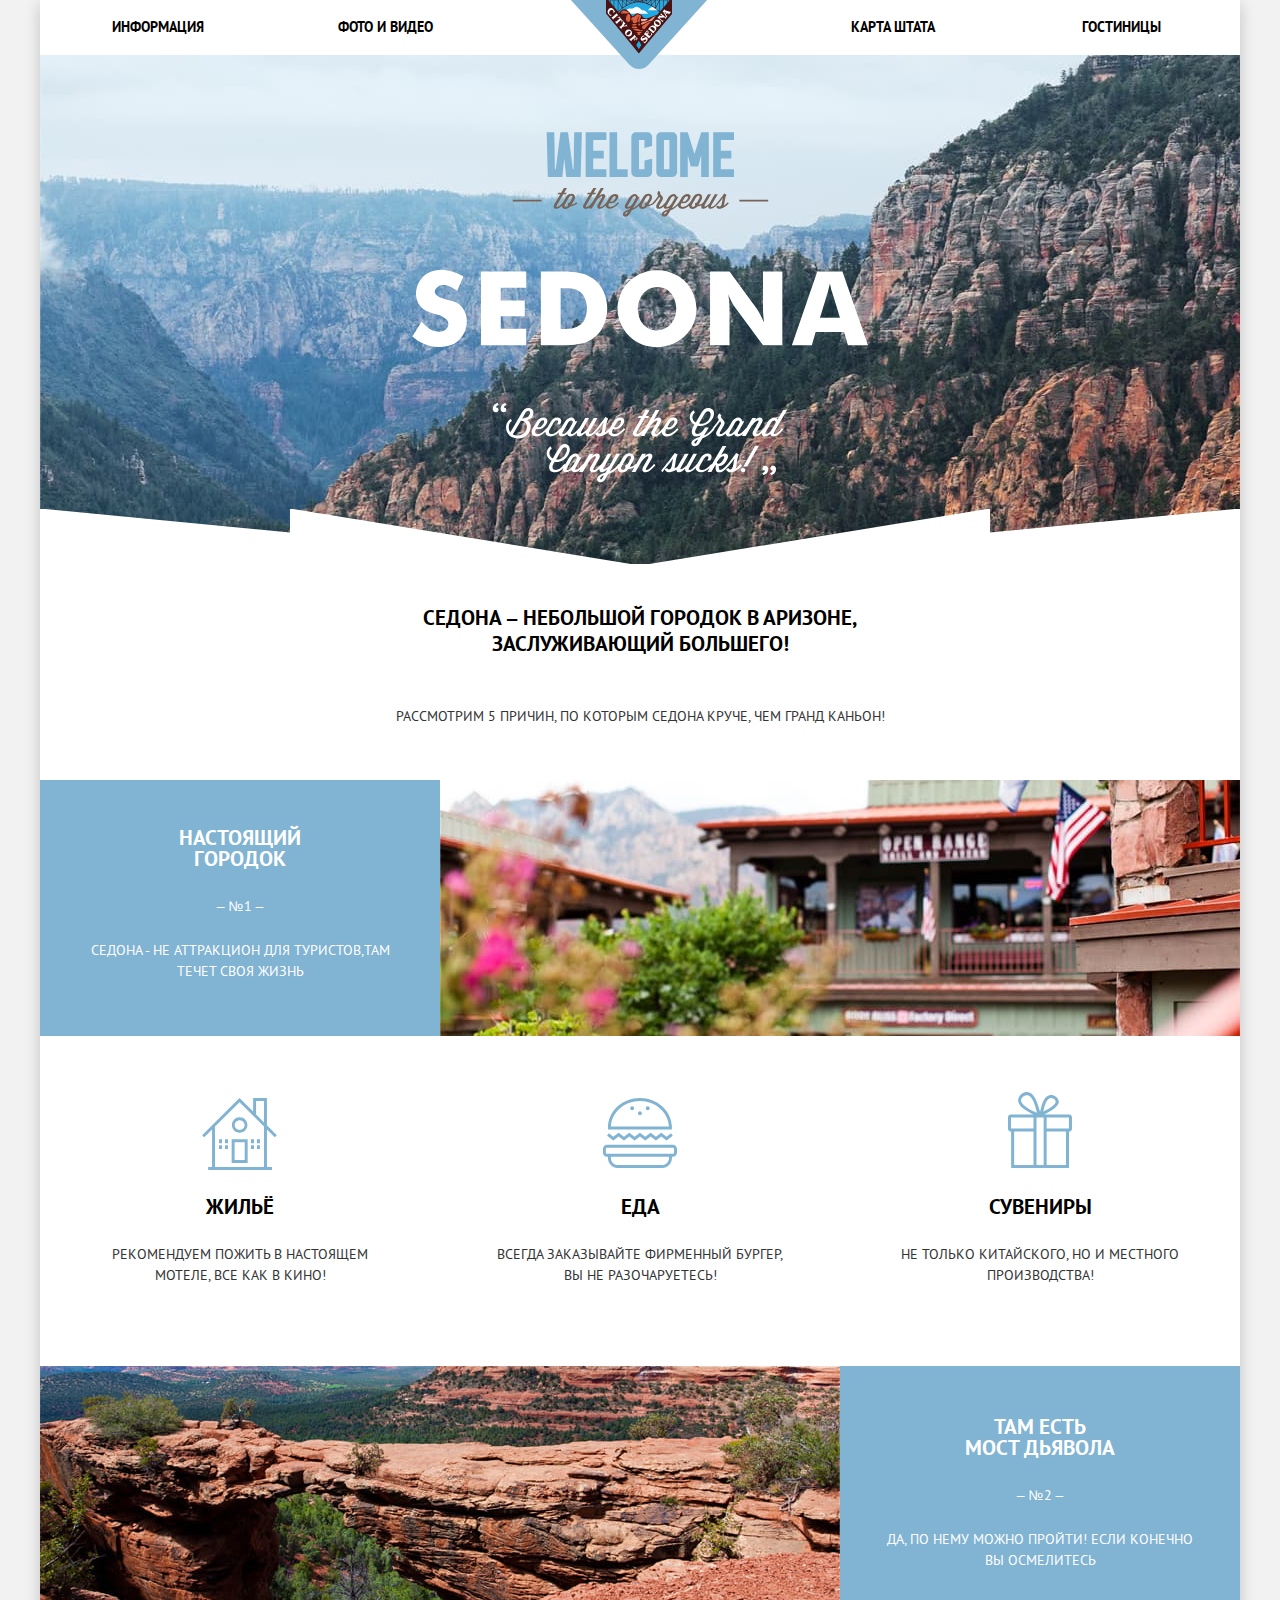
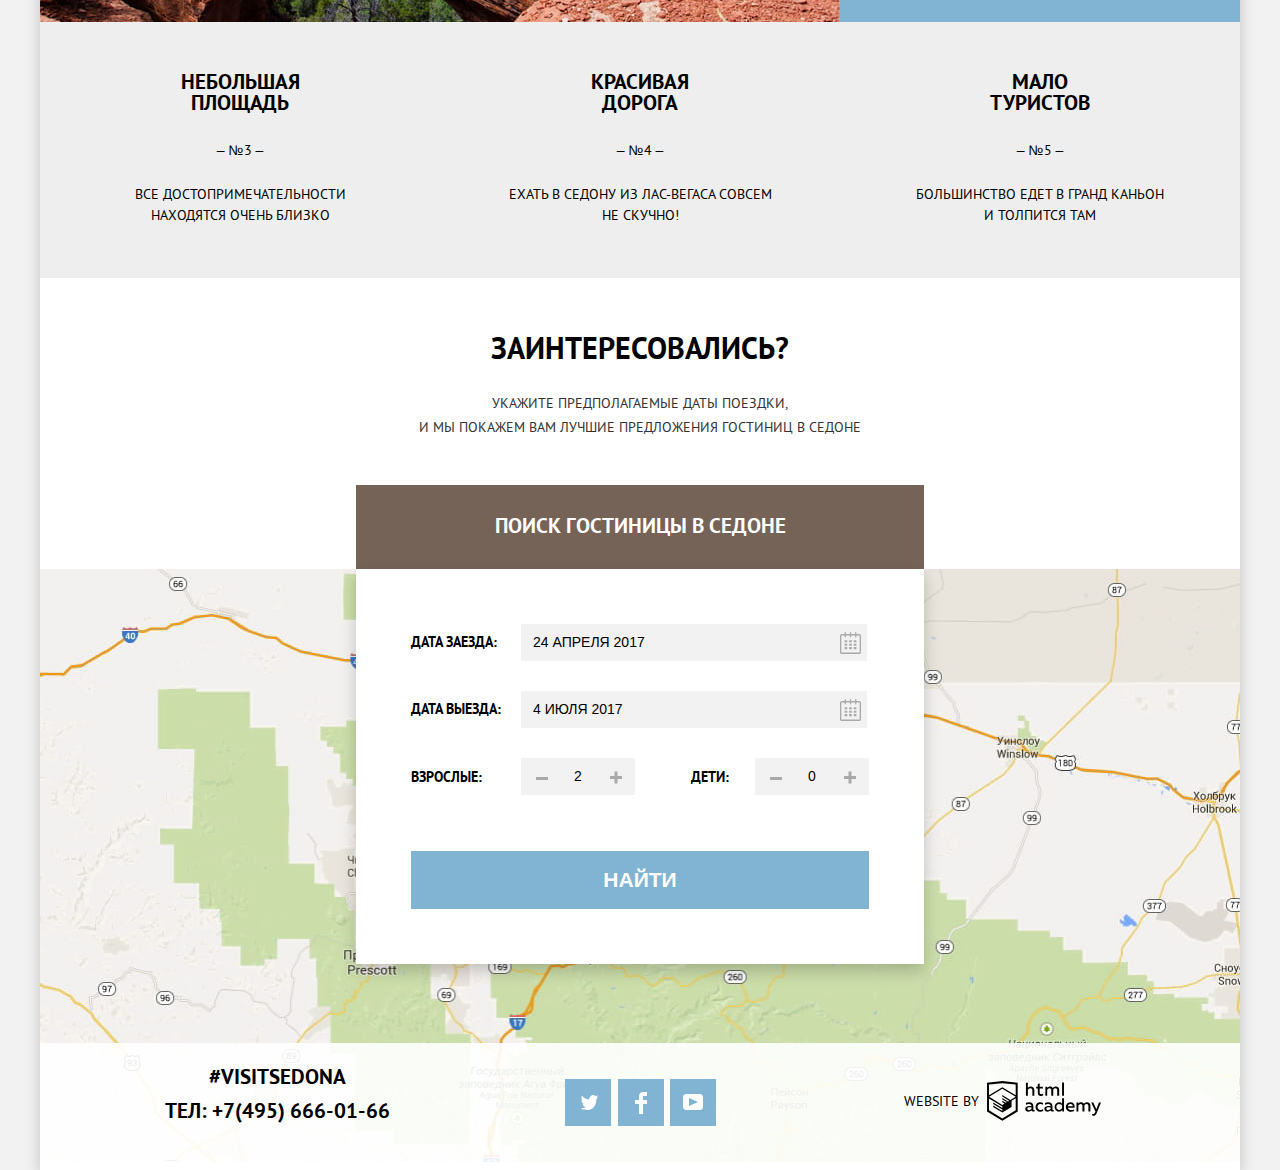
==== index.html @ 3b5be464 "Заканчивает стилизацию проекта" ====
<!DOCTYPE html>
<html class="page" lang="ru">
  <head>
    <meta charset="utf-8">
    <meta name="viewport" content="width=device-width,  initial-scale=1">
    <title>HTML Academy: Седона</title>
    <link href="css/normalize.css" rel="stylesheet">
    <link href="css/style.css" rel="stylesheet">
  </head> 
  
  <body class="page-body">
    <div class="wrapper wrapper-index">
    
      <header class="main-header">
        <nav class="main-navigation">
          <a class="main-logo">
            <img src="img/logo.svg" width="138" height="70" alt="Логотип сайта">
          </a>
          <ul class="site-navigation">
            <li><a href="#">Информация</a></li>
            <li><a href="#">Фото и видео</a></li>
            <li><a href="#">Карта штата</a></li>
            <li><a href="inner.html">Гостиницы</a></li>
          </ul>
        </nav>
      </header>

      <main>

        <h1 class="visually-hidden">Городок Седона</h1>

        <section class="intro">
          <h2 class="visually-hidden">Добро пожаловать в Седону</h2>
          <img src="img/main_image.jpg" width="1200" height="509" alt="">
          <img class="intro-logo" src="img/welcome.svg" width="457" height="351" alt="">
        </section>

        <section class="about">
          <div class="about-container">
            <h2 class="visually-hidden">Преимущества Седоны</h2>
            <p class="about-text">
              Седона &ndash; небольшой городок в Аризоне,<br>
              заслуживающий большего!
            </p>
            <p class="features-text">
              Рассмотрим 5 причин, по которым Седона круче, чем Гранд Каньон!
            </p>
          </div>
          
          <div class="features-container">
            <section class="features-part1 part1">
              <div class="part1-firstbox">
                <h3>Настоящий<br> городок</h3>
                <span>&ndash; №1 &ndash;</span>
                <p>
                  Седона - не аттракцион для туристов,там<br>
                  течет своя жизнь
                </p>
              </div>

              <div class="part1-secondbox">
                <img src="img/image.jpg" width="800" height="256" alt="">
              </div>
            </section>

            <section class="features-part2 part2">
              <ul class="part2-features-list">
                <li class="part2-list-item">
                  <h3>Жильё</h3>
                  <p>
                    Рекомендуем пожить в настоящем<br>
                    мотеле, все как в кино!
                  </p>
                </li>
                <li class="part2-list-item">
                  <h3>Еда</h3>
                  <p>
                    Всегда заказывайте фирменный бургер,<br>
                    вы не разочаруетесь!
                  </p>
                </li>
                <li class="part2-list-item">
                  <h3>Сувениры</h3>
                  <p>
                    Не только китайского, но и местного<br>
                    производства!
                  </p>
                </li>
              </ul>
            </section>
        
            <section class="features-part3 part3">
              <div class="part3-firstbox">
                <img src="img/image_2.jpg" width="800" height="256" alt="">
              </div>

              <div class="part3-secondbox">
                <h3>Там есть<br>
                  мост дьявола</h3>
                <span>&ndash; №2 &ndash;</span>
                <p>
                  Да, по нему можно пройти! Если конечно<br>
                  вы осмелитесь
                </p>
              </div>
              </section>

            <section class="features-part4 part4">
              <ul class="part4-features-list">
                <li class="part4-list-item">
                  <h3>Небольшая<br>
                    площадь</h3>
                  <span>&ndash; №3 &ndash;</span>
                  <p>
                    Все достопримечательности<br>
                    находятся очень близко
                  </p>
                </li>
                <li class="part4-list-item">
                  <h3>Красивая<br>
                    дорога</h3>
                  <span>&ndash; №4 &ndash;</span>
                  <p>
                    Ехать в Седону из Лас-Вегаса совсем<br>
                    не скучно!
                  </p>
                </li>
                <li class="part4-list-item">
                  <h3>Мало<br>
                    туристов</h3>
                  <span>&ndash; №5 &ndash;</span>
                  <p>
                    Большинство едет в Гранд Каньон<br>
                    и толпится там
                  </p>
                </li>
              </ul>
            </section>
          </div>
        </section>

        <section class="search">
          <h2 class="visually-hidden">Поиск гостиниц</h2>
          <h3>Заинтересовались?</h3>
          <p>
            Укажите предполагаемые даты поездки,<br>
            и мы покажем вам лучшие предложения гостиниц в Седоне
          </p>
          <button type="button" class="button-search">Поиск гостиницы в Седоне</button>
        </section>

        <section class="search-popup">
          <h2 class="visually-hidden">Форма поиска отелей</h2>
          <form class="search-form" action="https://echo.htmlacademy.ru" method="POST">
            <p>
              <label class="arrival-date" for="arrival-date">Дата заезда:</label>
              <input class="arrival-input" type=text id="arrival-date" name="arrival-date" placeholder="24 апреля 2017">
              <button class="arrival-calendar button-calendar" type="button">
                <svg xmlns="http://www.w3.org/2000/svg" width="21" height="22" 
                  viewBox="0 0 21 22"><path d="M19.251 2.025h-2.845V.648c0-.381-.294-.689-.656-.689-.363 0-.656.308-.656.689v1.377h-3.938V.648c0-.381-.294-.689-.655-.689-.363 0-.657.308-.657.689v1.377H5.906V.648c0-.381-.294-.689-.656-.689-.363 0-.657.308-.657.689v1.377H1.75C.784 2.025 0 2.847 0 3.862v16.302C0 21.179.784 22 1.75 22h17.501c.966 0 
                  1.749-.821 1.749-1.836V3.862c0-1.015-.783-1.837-1.749-1.837zm.437 18.139a.448.448 0 0 1-.437.459H1.75a.45.45 0 0 1-.438-.459V3.862a.45.45 0 0 1 .438-.459h2.844v1.378c0 .381.294.689.657.689.362 0 .656-.308.656-.689V3.403h3.938v1.378c0 .381.294.689.657.689.361 0 .655-.308.655-.689V3.403h3.938v1.378c0 .381.293.689.656.689.362 0 .656-.308.656-.689V3.403h2.845c.241 0 .437.206.437.459v16.302z"/>
                  <path d="M4.594 8.225h2.625v2.066H4.594zM4.594 11.668h2.625v2.067H4.594zM4.594 15.112h2.625v2.066H4.594zM9.188 15.112h2.625v2.066H9.188zM9.188 11.668h2.625v2.067H9.188zM9.188 8.225h2.625v2.066H9.188zM13.781 15.112h2.625v2.066h-2.625zM13.781 11.668h2.625v2.067h-2.625zM13.781 8.225h2.625v2.066h-2.625z"/>
                </svg>
              </button>
            </p>
            <p>
              <label class="departure-date" for="departure-date">Дата выезда:</label>
              <input class="departure-input" type="text" id="departure-date" name="departure-date" placeholder="4 июля 2017">
              <button class="departure-calendar button-calendar" type="button">
                <svg xmlns="http://www.w3.org/2000/svg" width="21" height="22" 
                  viewBox="0 0 21 22"><path d="M19.251 2.025h-2.845V.648c0-.381-.294-.689-.656-.689-.363 0-.656.308-.656.689v1.377h-3.938V.648c0-.381-.294-.689-.655-.689-.363 0-.657.308-.657.689v1.377H5.906V.648c0-.381-.294-.689-.656-.689-.363 0-.657.308-.657.689v1.377H1.75C.784 2.025 0 2.847 0 3.862v16.302C0 21.179.784 22 1.75 22h17.501c.966 0 
                  1.749-.821 1.749-1.836V3.862c0-1.015-.783-1.837-1.749-1.837zm.437 18.139a.448.448 0 0 1-.437.459H1.75a.45.45 0 0 1-.438-.459V3.862a.45.45 0 0 1 .438-.459h2.844v1.378c0 .381.294.689.657.689.362 0 .656-.308.656-.689V3.403h3.938v1.378c0 .381.294.689.657.689.361 0 .655-.308.655-.689V3.403h3.938v1.378c0 .381.293.689.656.689.362 0 .656-.308.656-.689V3.403h2.845c.241 0 .437.206.437.459v16.302z"/>
                  <path d="M4.594 8.225h2.625v2.066H4.594zM4.594 11.668h2.625v2.067H4.594zM4.594 15.112h2.625v2.066H4.594zM9.188 15.112h2.625v2.066H9.188zM9.188 11.668h2.625v2.067H9.188zM9.188 8.225h2.625v2.066H9.188zM13.781 15.112h2.625v2.066h-2.625zM13.781 11.668h2.625v2.067h-2.625zM13.781 8.225h2.625v2.066h-2.625z"/>
                </svg>
              </button>
            </p>
            <div class="search-form-firstbox">
              <div class="wrapper-adults">
                <label class="adults" for="adults">Взрослые:</label>
                <p>
                  <button class="button-minus" type="button" aria-label="-"></button>
                  <input type="number" id="adults" name="adults" placeholder="2">
                  <button class="button-plus" type="button" aria-label="+"></button>
                </p>
              </div>
              <div class="wrapper-children">
                <label class="children" for="children">Дети:</label>
                <p>
                  <button class="button-minus" type="button" aria-label="-"></button>
                  <input type="number" id="children" name="children" placeholder="0">
                  <button class="button-plus" type="button" aria-label="+"></button>
                </p>
              </div>
            </div>
            <button type="submit" class="button-to-find">Найти</button>
          </form>
        </section>

        <section class="map">
          <h2 class="visually-hidden">Как нас найти</h2>
          <img src="img/map.jpg" width="1200" height="594" alt="Карта со схемой проезда">
        </section>
      </main>

      <footer class="contacts contacts-index">
        <p class="contacts-text">
          <span>#VisitSedona</span>
          Тел: <a href="tel:+74956660266">+7(495) 666-01-66</a> 
        </p>

        <section class="social">
          <h2 class="visually-hidden">Соц. сети</h2>
          <ul class="social-list">
            <li class="social-list-item">
              <a class="twitter" href="#" aria-label="Twitter">
                <svg width="17" height="17" viewBox="0 0 17 17" fill="none" xmlns="http://www.w3.org/2000/svg">
                  <path d="M10.95 1.14409C12.635 0.648089 13.934 1.41409 14.527 2.32309C15.2 2.09209 15.858 1.84209 16.538 1.61509C16.5249 2.30145 16.2117 2.94761 15.681 3.38309C16.366 3.55309 16.985 2.89209 16.985 2.89209C16.816 3.89209 15.979 4.68009 15.422 4.91609C15.191 11.6661 12.247 16.1331 5.34498 
                   15.9981H4.89898C4.48898 15.9981 0.734977 15.5381 0.000976562 14.1111C2.27198 14.3071 3.89398 13.6891 4.69398 12.9341C3.73398 12.6341 2.01498 12.4571 1.71498 9.98409C2.06398 10.0901 2.27898 10.2121 2.90498 10.1031C1.70498 9.24709 0.373977 8.53009 0.447977 6.33009C0.732977 6.65809 1.51498
                  6.86609 1.78798 6.80209C1.08498 6.56109 -0.182023 3.44209 0.893977 1.85009C2.71198 3.70409 4.62898 5.45609 8.04598 5.62309C8.25398 3.33009 9.18298 1.79309 10.95 1.14409Z" fill="white"/>
                </svg>
              </a>
            </li>
            <li class="social-list-item">
              <a class="facebook" href="#" aria-label="Facebook">
                <svg width="12" height="22" viewBox="0 0 12 22" fill="none" xmlns="http://www.w3.org/2000/svg">
                  <path d="M12 4V0H8C5.79086 0 4 1.79086 4 4V8H0V12H4V22H8V12H12V8H8V4H12Z" fill="white"/>
                </svg>
              </a>
            </li>
            <li class="social-list-item">
              <a class="youtube" href="#" aria-label="Youtube">
                <svg width="20" height="16" viewBox="0 0 20 16" fill="none" xmlns="http://www.w3.org/2000/svg">
                  <path fill-rule="evenodd" clip-rule="evenodd" d="M3 0H17C18.65 0 20 1.35 20 3V13C20 14.65 18.65 16 17 16H3C1.35 16 0 14.65 0 13V3C0 1.35 1.35 0 3 0ZM6.027 4.002V11.998L15.014 8L6.027 4.002Z" fill="white"/>
                </svg>
              </a>
            </li>
          </ul>
        </section>

        <div class="footer-logo-box">
          <p>website by</p>
          <p>
            <a href="https://htmlacademy.ru/intensive/htmlcss">
              <svg class="footer-logo" width="115" height="41" alt="Логотип академии" viewBox="0 0 115 41" fill="none" xmlns="http://www.w3.org/2000/svg">
                <path fill-rule="evenodd" clip-rule="evenodd" d="M15.5197 1.05737H15.3509L0 2.71895V31.4945L15.3509 40.8382L30.7018 31.4945V2.71895L15.5197 1.05737ZM77.0183 2.62185H75.0876V15.7311H77.0183V2.62185ZM40.8619 2.63264V7.76843C41.6131 6.9864 42.6386 6.5436 43.7105
                6.53843C44.6823 6.47908 45.6329 6.84495 46.3253 7.54479C47.0177 8.24462 47.3866 9.21244 47.3399 10.2068V15.7634H45.367V10.4658C45.4231 9.94897 45.2754 9.43059 44.9566 9.02553C44.6377 8.62047 44.174 8.36218 43.6683 8.3079H43.3518C42.3456 8.36979 41.4321 8.9295
                40.9041 9.80764V15.7634H38.8995V2.63264H40.8619ZM77.0183 31.4837H75.2775V30.0595C74.4828 31.1353 73.23 31.7538 71.9119 31.7211C69.4751 31.5528 67.5825 29.4822 67.5825 26.9845C67.5825 24.4867 69.4751 22.4162 71.9119 22.2479C73.1195 22.2052 74.2818 22.7203 75.0771 
                23.6505V18.3205H77.0183V31.4837ZM47.0656 30.0595C47.263 30.0515 47.4583 30.0152 47.6459 29.9516V31.3866C47.2482 31.5404 46.826 31.6172 46.4009 31.6132C45.6482 31.6769 44.9394 31.2429 44.639 30.5342C43.7036 31.31 42.5302 31.7227 41.3261 31.6995C39.733 31.6995 38.256
                30.804 38.256 28.9482C38.256 26.65 40.3661 25.9379 42.1702 25.9379C42.9402 25.9505 43.707 26.0408 44.4596 26.2076V25.884C44.4596 24.805 43.6578 23.9742 42.1491 23.9742C41.0585 23.9764 39.9804 24.2116 38.9839 24.6647V22.8305C40.0678 22.451 41.204 22.2506 42.3495 22.2371C44.8394
                22.2371 46.3693 23.4455 46.3693 26.1753V29.4121C46.3546 29.5668 46.401 29.721 46.4981 29.8406C46.5951 29.9601 46.7349 30.035 46.8862 30.0487H47.0656V30.0595ZM40.2711 28.8403C40.298 29.229 40.4761 29.5905 40.7655 29.844C41.055 30.0974 41.4317 30.2217 41.8115 30.189H41.9275C42.8819
                30.1906 43.7973 29.8022 44.4702 29.11V27.5779C43.842 27.4414 43.2026 27.3655 42.5605 27.3513C41.5055 27.3513 40.2817 27.7074 40.2817 28.8403H40.2711ZM56.0229 22.9384C55.1962 22.4632 54.2596 22.2246 53.3115 22.2479H52.9422C51.7332 22.2873 50.5891 22.8166 49.7619 23.7192C48.9347 24.6218
                48.4923 25.8236 48.5321 27.06V27.5024C48.6957 30.0004 50.805 31.8921 53.2482 31.7318C54.2519 31.7555 55.2477 31.5452 56.1601 31.1168V29.2718C55.3769 29.7215 54.4945 29.9591 53.5963 29.9624C52.5199 30.0288 51.4963 29.4793 50.9385 28.5356C50.3806 27.5918 50.3806 26.4095 50.9385 25.4658C51.4963
                24.522 52.5199 23.9725 53.5963 24.039C54.461 24.0357 55.3066 24.2989 56.0229 24.7942V22.9384ZM66.1514 30.0595C66.3488 30.0515 66.5441 30.0152 66.7317 29.9516V31.3866C66.334 31.5404 65.9118 31.6172 65.4867 31.6132C64.734 31.6769 64.0252 31.2429 63.7248 30.5342C62.7894 31.31 61.616 31.7227 60.4119
                31.6995C58.8188 31.6995 57.3417 30.804 57.3417 28.9482C57.3417 26.65 59.4518 25.9379 61.256 25.9379C62.0259 25.9505 62.7928 26.0408 63.5454 26.2076V25.884C63.5454 24.805 62.7436 23.9742 61.2349 23.9742C60.1443 23.9764 59.0662 24.2116 58.0697 24.6647V22.8305C59.1536 22.451 60.2897 22.2506 61.4353
                22.2371C63.9252 22.2371 65.455 23.4455 65.455 26.1753V29.4121C65.4404 29.5668 65.4868 29.721 65.5838 29.8406C65.6809 29.9601 65.8207 30.035 65.972 30.0487H66.1514V30.0595ZM59.855 29.8481C59.5632 29.5943 59.3837 29.2311 59.3569 28.8403H59.378C59.378 27.7074 60.5385 27.3513 61.6569 27.3513C62.299
                27.3655 62.9383 27.4414 63.5665 27.5779V29.11C62.8937 29.8022 61.9782 30.1906 61.0239 30.189H60.9078C60.5263 30.2247 60.1469 30.1019 59.855 29.8481ZM69.3271 26.9305C69.3271 25.2859 70.6308 23.9526 72.239 23.9526L72.2601 24.0066C73.4742 24.0066 74.5742 24.7382 75.0665 25.8732V28.0311C74.5856 29.1871
                73.4673 29.9296 72.239 29.9084C70.6308 29.9084 69.3271 28.5752 69.3271 26.9305ZM83.3486 22.2479C86.8408 22.2479 88.0541 25.1395 87.4844 27.7397H80.922C81.1436 29.3582 82.6839 30.0163 84.2876 30.0163C85.2509 30.0196 86.2027 29.8021 87.0729 29.3797V31.1061C86.0736 31.5421 84.9939 31.7519 83.9078 
                31.7211C81.2385 31.7211 78.8963 30.189 78.8963 26.9521C78.8362 25.7502 79.2482 24.5736 80.0408 23.6841C80.8334 22.7945 81.9408 22.2658 83.1165 22.2155H83.3486V22.2479ZM80.8693 26.1753C80.9704 24.8237 82.1216 23.8104 83.4436 23.9095H83.4858C84.1064 23.8531 84.7196 24.08 85.1612 24.5295C85.6028 24.979
                85.8275 25.6051 85.7752 26.24H80.8693V26.1753ZM89.489 31.4621V22.4961H91.2298V23.575C91.9777 22.7197 93.041 22.2229 94.1628 22.2047C95.2951 22.1328 96.3712 22.7163 96.9482 23.7153C97.7407 22.8335 98.8477 22.3161 100.018 22.2803C100.952 22.2327 101.859 22.6011 102.507 23.2901C103.154 23.9792 103.478
                24.9213 103.394 25.8732V31.4837H101.39V25.9271C101.437 25.4734 101.306 25.0191 101.024 24.6647C100.743 24.3104 100.336 24.0852 99.8917 24.039H99.6174C98.7512 24.0941 97.9525 24.536 97.4335 25.2474V31.4837H95.4289V25.9271C95.4728 25.47 95.3357 25.0139 95.0481 24.6611C94.7606 24.3082 94.3467 24.088 93.8991
                24.0497H93.6881C92.7466 24.1344 91.8915 24.6449 91.3564 25.4416V31.5161H89.5312L89.489 31.4621ZM113.977 22.4745H111.972L109.324 29.2718L106.306 22.4853H104.196L108.417 31.5484L108.237 32.0016C107.72 33.3611 107.003 34.0516 106.053 34.0516C105.75 34.0548 105.447 34.0112 105.156 33.9221V35.6161C105.536
                35.7125 105.926 35.7632 106.317 35.7671C107.646 35.7671 108.902 35.0226 109.851 32.6813L113.977 22.4745ZM52.689 6.78658V3.54974L50.7266 4.01369V6.73264H49.144V8.49132H50.7899V12.9905C50.7231 13.817 51.0244 14.6301 51.61 15.2038C52.1955 15.7775 53.0028 16.0505 53.8073 15.9468C54.5996 15.9535 55.3875 15.8259
                56.139 15.5692V13.8429C55.5727 14.0781 54.9672 14.199 54.356 14.199C53.2165 14.199 52.689 13.8105 52.689 12.6237V8.5129H55.8541V6.78658H52.689ZM58.3862 15.7526V6.75421H60.1376V7.83316C60.8811 6.97655 61.9403 6.476 63.0601 6.45211C64.1624 6.38099 65.2146 6.93142 65.8032 7.88711C66.5958 7.00534 67.7028 6.48794
                68.8734 6.45211C69.8138 6.41462 70.7233 6.79859 71.364 7.50353C72.0046 8.20846 72.3126 9.16418 72.2073 10.1205V15.7418H70.2028V10.1853C70.2499 9.73151 70.1184 9.27721 69.8373 8.92287C69.5561 8.56853 69.1485 8.34334 68.7046 8.29711H68.4619C67.5957 8.35228 66.797 8.7942 66.278 9.50553V15.7418H64.2734V10.1853C64.3206
                9.73151 64.1891 9.27721 63.9079 8.92287C63.6268 8.56853 63.2191 8.34334 62.7752 8.29711H62.5326C61.5911 8.38181 60.736 8.89229 60.2009 9.68895V15.7634H58.3862V15.7526ZM28.6972 30.3033L28.7078 30.2968L28.6972 30.3184V30.3033ZM28.6972 18.3205V30.3033L15.3509 38.4321L2.00459 30.3184V18.5147L15.2876 26.6068V28.0311L6.18257
                22.5284V23.9418L15.3404 29.5632V31.0629L6.19312 25.4955V26.9521L15.3509 32.5734L24.5826 26.9197V20.8129L28.6972 18.3205ZM28.7078 16.7776L25.0362 18.9355L23.3482 20.0145L15.3087 15.0837V16.4971L22.156 20.7266L22.0083 20.8237L20.9532 21.4063L15.2876 17.9537V19.3995L19.761 22.1184L18.706 22.8413L15.3298 20.7913V22.2047L17.5454
                23.5426L15.2982 24.9021L2.11009 16.864L15.3087 8.72869L28.7078 16.7776ZM15.2876 7.27211L28.7078 15.3534V4.56395L15.3615 3.12895L2.01514 4.56395V15.3534L15.2876 7.27211Z"/>
              </svg>
            </a>
          </p>
        </div>
      </footer>
    </div>
  </body>
</html>
---- css/style.css ----
@font-face {
  font-family: "PT Sans";
  src:  local("PT Sans"),
        url('../fonts/web/ptsans.woff2') format('woff2'),
        url('../fonts/web/ptsans.woff') format('woff');
  font-weight: normal;
  font-style: normal;
}

@font-face {
  font-family: "PT Sans";
  src:  local("PT Sans"),
        url('../fonts/web/ptsansbold.woff2') format('woff2'),
        url('../fonts/web/ptsansbold.woff') format('woff');
  font-weight: bold;
  font-style: normal;
}

:root {
  --basic-black: #000000;
  --basic-white: #ffffff;
  --basic-blue: #81B3D2;
  --basic-brown: #766357;
  --basic-gray: #F2F2F2;
  --alpha-black: rgba(0,0,0,0.3);
  --alpha-white: rgba(255, 255, 255, 0.3);
  --alpha-footer: rgba(255,255,255,0.9);
  --deep-blue: #669EC0;
  --deep-brown: #604E43;
  --deep-gray: #EBEBEB;
  --dark-gray: #A9A9A9;
  --dark-brown: #333333;
  --intense-brown: #503E33;
  --intense-blue: #5496BD;
  --light-gray: #BDBBBC;
  --light-gray-index: #EEEEEE;
  --special-color: #666666;
  --shadow-color: rgba(0,1,1,0.2);
  --gray-border: #E5E5E5;
  --toggle-color: #ABABAB;
  --basic-sorting: #CACACA;
}

/* Global */

body {
  min-width: 1200px;
  padding: 0;
  font-family: "PT Sans", "Arial", sans-serif;
  font-size: 14px;
  line-height: 26px;
  font-weight: normal;
  text-transform: uppercase;
  color: var(--basic-black);
  background-color: var(--basic-gray);
}

a {
  text-decoration: none;
}

img {
  max-width: 100%;
  height: auto;
}

/* wrapper */

.wrapper {
  width: 1200px;
  margin: 0 auto;
  background-color: var(--basic-white);
  box-shadow: 0 5px 15px var(--shadow-color);
}

.wrapper-index {
  position: relative;
}

.visually-hidden:not(:focus):not(:active),
input[type="checkbox"].visually-hidden,
input[type="radio"].visually-hidden {
  position: absolute;
  width: 1px;
  height: 1px;
  margin: -1px;
  border: 0;
  padding: 0;
  white-space: nowrap;
  clip-path: inset(100%);
  clip: rect(0 0 0 0);
  overflow: hidden;
}
/* header */

.main-navigation {
  font-weight: bold; 
  background-color: var(--basic-white);
}

.site-navigation {
  list-style: none;
  padding: 0;
  margin: 0;
}

.site-navigation li {
  margin-top: 14px;
  margin-bottom: 15px;
}

.site-navigation li:nth-of-type(1) {
  margin-left: 72px;
  margin-right: 134px;
}

.site-navigation li:nth-of-type(2) {
  margin-right: 418px;
}

.site-navigation li:nth-of-type(3) { 
  margin-right: 147px;
}

.site-navigation li:nth-of-type(4) {
  margin-right: 72px;
}

.site-navigation a:not([href]) {
  color: var(--basic-brown);
}

.site-navigation a {
  color: var(--basic-black);
}

.site-navigation a:hover,
.site-navigation a:focus {
  color: var(--basic-blue);
}

.site-navigation a:active {
  color: var(--alpha-black);
}

 /* index */ /* about */

.about-text {
  font-size: 21px;
  font-weight: bold;
  text-align: center;
  margin-top: 33px;
  margin-bottom: 46px; 
}

.features-text {
  color: var(--dark-brown);
  margin: 0;
  margin-bottom: 51px;
}

/* features-part1 */

.part1-firstbox {
  line-height: 21px;
  color: var(--basic-white);
  background-color: var(--basic-blue);
}

.part1-firstbox h3 {
  font-size: 21px;
  font-weight: bold;
  margin-top: 47px;
  margin-bottom: 27px;
  text-align: center;
}

.part1-firstbox span {
  display: block;
  margin-bottom: 23px;
  text-align: center;
}

.part1-firstbox p {
  margin: 0;
  margin-bottom: 54px;
  text-align: center;
}

/* features-part2 */

.part2-features-list {
  line-height: 21px;
  list-style: none;
  padding: 0;
  margin: 0;
}

.part2-list-item h3 {
  font-size: 21px;
  font-weight: bold;
  margin: 0;
}

.part2-list-item p {
  color: var(--dark-brown);
  margin: 0;
}

.part2-list-item h3 {
  margin-top: 160px;
  margin-bottom: 27px;
  text-align: center;
  position: relative;
}

.part2-list-item p {
  margin-bottom: 82px;
  text-align: center;
}

.part2-list-item:nth-of-type(1) h3::before {
  position: absolute;
  left: 162px;
  top: -98px;
  content: " ";
  width: 75px;
  height: 72px;
  background-image: url('../img/icon-1.svg');
  background-repeat: no-repeat;
  background-position: center;
}

.part2-list-item:nth-of-type(2) h3::before {
  position: absolute;
  left: 162px;
  top: -98px;
  content: " ";
  width: 75px;
  height: 70px;
  background-image: url('../img/icon-3.svg');
  background-repeat: no-repeat;
  background-position: center;
}

.part2-list-item:nth-of-type(3) h3::before {
  position: absolute;
  left: 168px;
  top: -105px;
  content: " ";
  width: 64px;
  height: 77px;
  background-image: url('../img/icon-2.svg');
  background-repeat: no-repeat;
  background-position: center;
}

/* features-part3 */

.part3-secondbox {
  line-height: 21px;
  color: var(--basic-white);
  background-color: var(--basic-blue);
}

.part3-secondbox h3 {
  font-size: 21px;
  font-weight: bold;
  margin-top: 50px;
  margin-bottom: 27px;
  text-align: center;
}

.part3-secondbox span {
  display: block;
  margin-bottom: 23px;
  text-align: center;
}

.part3-secondbox p {
  margin-bottom: 51px;
  text-align: center;
}

/* features-part4 */

.features-part4 {
  background-color: var(--light-gray-index);
}

.part4-features-list {
  line-height: 21px;
  list-style: none;
  padding: 0;
  margin: 0;
}

.part4-list-item h3 {
font-size: 21px;
font-weight: bold;
margin: 0;
margin-top: 49px;
margin-bottom: 27px;
text-align: center;
}

.part4-list-item span {
  display: block;
  margin-bottom: 23px;
  text-align: center;
}

.part4-list-item p {
  margin: 0;
  margin-bottom: 54px;
  text-align: center;
}

/* search */

.search {
  line-height: 24px;
}

.search h3{
  font-size: 30px;
  font-weight: bold;
  margin: 0;
  margin-top: 58px;
  margin-bottom: 16.5px;
}

.search p {
  color: var(--dark-brown);
  margin-bottom: 46.5px;
  text-align: center;
} 

.button-search {
  font-family: inherit;
  font-size: 21px;
  font-weight: bold;
  line-height: 26px;
  text-transform: inherit;
  border: none;
  color: var(--basic-white);
  background-color: var(--basic-brown);
  padding-top: 28px;
  padding-bottom: 30px;
  width: 568px;
}

.button-search:hover,
.button-search:focus {
  background-color: var(--deep-brown);
}

.button-search:active {
  color: var(--alpha-white);
  background-color: var(--intense-brown);
}

/* search-popup */

.search-popup {
  position: relative;
}

.search-form {
  position: absolute;
  left: 316px;
  
  font-size: inherit;
  line-height: inherit;
  font-weight: bold;
  color: var(--basic-black);
  background-color: var(--basic-white);
  box-sizing: border-box;
  padding: 55px;
  width: 568px;
  box-shadow: 0 7px 15px var(--shadow-color);
}

.arrival-date {
  margin-right: 20px;
}

.departure-date {
  margin-right: 16px;
}

.adults {
  margin-right: 39px;
}

.search-form p {
  position: relative;
  padding:0;
  margin: 0;
}

.search-form input {
  padding: 0;
  padding-top: 5px;
  padding-bottom: 6px;
  border: 0;
  background-color: var(--basic-gray);
}

.search-form input:hover {
  background-color: var(--deep-gray);
}

.search-form input:focus {
  background-color: var(--basic-white);
  outline: 2px solid var(--gray-border);
}

.search-form .arrival-input,
.search-form .departure-input {
  padding-left: 12px;
  margin-bottom: 30px;
  box-sizing: border-box;
  width: 346px;
}

.arrival-calendar,
.departure-calendar{
  position: absolute;
  top: 7px;
  right: 0px;
  border: none;
  background-color: transparent;
}

.button-calendar svg {
  fill: var(--dark-gray);
}

.button-calendar:hover svg {
  fill: var(--basic-black);
}

.button-calendar:active svg {
  fill: var(--basic-blue);
}

.search-form-firstbox p {
  display: inline-flex; 
  width: 114px;
}

.search-form-firstbox button {
  padding: 10px;
  border: 0;
  flex-grow: 1;
}

.wrapper-adults,
.wrapper-children {
  display: flex;
  align-items: center;
}

.wrapper-children p {
  margin-left: 26px;
}

.search-form-firstbox {
  display: flex;
  width: 100%;
  justify-content: space-between;
  margin-bottom: 56px;
}

.search-form-firstbox .button-minus,
.search-form-firstbox .button-plus {
  position: relative;
  background-color: var(--basic-gray);
  cursor: pointer;
}

.search-form-firstbox .button-minus::before {
  position: absolute;
  content: " ";
  width: 12px;
  height: 3px;
  background-color: var(--dark-gray);
}

.search-form-firstbox .button-plus::before {
  position: absolute;
  content: " ";
  top: 18px;
  right: 13px;
  width: 12px;
  height: 3px;
  background-color: var(--dark-gray);
}

.search-form-firstbox .button-plus::after {
  position: absolute;
  content: " ";
  top: 18px;
  right: 13px;
  width: 12px;
  height: 3px;
  transform: rotate(90deg);
  background-color: var(--dark-gray); 
}

.search-form-firstbox .button-minus:hover::before,
.search-form-firstbox .button-minus:focus::before,
.search-form-firstbox .button-plus:hover::before,
.search-form-firstbox .button-plus:focus::before,
.search-form-firstbox .button-plus:hover::after,
.search-form-firstbox .button-plus:focus::after {
  background-color: var(--basic-black);
}

.search-form-firstbox .button-minus:active::before,
.search-form-firstbox .button-plus:active::before,
.search-form-firstbox .button-plus:active::after {
  background-color: var(--basic-blue);
}

.search-form-firstbox input {
  text-align: center;
  width: 54px; 
}

.button-to-find {
  font-size: 21px;
  line-height: inherit;
  font-weight: inherit; 
  text-transform: inherit;
  border: none;
  color: var(--basic-white);
  background-color: var(--basic-blue);
  box-sizing: border-box;
  padding-top: 16px;
  padding-bottom: 16px;
  width: 458px;
  flex-grow: 1;
}

.button-to-find:hover,
.button-to-find:focus {
  background-color: var(--deep-blue);
}

.button-to-find:active {
  color: var(--alpha-white);
  background-color: var(--intense-blue);
}

input[type="number"] {
  -moz-appearance: textfield;
}

input[type="number"]::-webkit-outer-spin-button,
input[type="number"]::-webkit-inner-spin-button {
  -webkit-appearance: none;
  margin: 0;
}
.search-popup input[placeholder] {
  font-size: inherit;
  line-height: inherit;
  text-transform: inherit;
}

.search-form input::-moz-placeholder {
  color: var(--basic-black);
  opacity: 1;
}

.search-form input::-webkit-input-placeholder {
  color: var(--basic-black);
  opacity: 1;
}

/* footer */

.contacts {
  background-color: var(--alpha-footer);
  min-height: 120px;
}

.contacts-text {
  font-size: 21px;
  font-weight: bold;
  align-self: flex-start;
  margin-left: 125px;
}

.contacts-text span {
  display: block;
  padding: 0;
  margin-bottom: 8px;
  text-align: center;
}

.contacts-text a {
  color: var(--basic-black);
}

.contacts-text a:hover,
.contacts-text a:focus {
  color: var(--basic-blue);
}

.contacts-text a:active {
  color: var(--alpha-black);
}

.footer-logo-box a:hover,
.footer-logo-box a:focus {
  color: var(--basic-blue);
}

.footer-logo-box a:active {
  color: var(--light-gray);
}

.social {
  margin: 0 auto;
  margin-bottom: 1px;
}

.social-list {
  display: flex;
  width: 151px;
  justify-content: space-between;
  list-style: none;
  margin: 0;
  padding: 0;
}

.social-list-item a {
  position: relative;
  padding-top: 14.5px;
  padding-right: 23px;
  padding-bottom: 14.5px;
  padding-left: 23px;
  background-color: var(--basic-blue);
}

.twitter svg,
.youtube svg {
  position: absolute;
  top: 15px;
  right: 13px;
}

.facebook svg {
  position: absolute;
  top: 13px;
  right: 17px;
}

.social-list-item a:hover,
.social-list-item a:focus {
  background-color: var(--deep-blue);
}

.social-list-item a:active {
  background-color: var(--intense-blue);
}

.social-list-item a:active svg {
  opacity: .3;
}

.footer-logo-box p {
  display: inline-block;
}

.footer-logo-box {
  display: flex;
  align-items: center;
  margin-top: 4px;
  margin-right: 138px;
  margin-bottom: 2px;
  margin-left: 13px;
}

.footer-logo-box p:first-of-type {
  margin: 0px;
  margin-right: 8px;
  margin-bottom: 6px;
}

 .footer-logo {
  fill: var(--basic-black);
}

.footer-logo:hover,
.footer-logo:focus {
  fill: var(--basic-blue);
}

.footer-logo:active {
  fill: var(--light-gray);
}

.contacts-index {
  position: absolute;
  bottom: 7px;
  width: 100%;
  min-height: 120px;
}

/* inner */ /* filter */
.filter {
  color: var(--basic-white);
  background-image: url('../img/background.jpg');
}

.filter-form {
  line-height: 21px;
}

.filter-form fieldset {
  font-size: 14px;
  font-weight: normal;
  border: none;
  margin: 0px;
  padding: 0px;
  margin-top: 27px;
}

.filter-form legend {
  font-size: 16px;
  font-weight: bold;
}

.form-container1 legend {
  margin-top: -1px;
  margin-right: 2px;
  margin-bottom: 25px;
  margin-left: -1px;
}

.form-container1 legend:last-child {
  margin-left: -5px;
}

.form-container1 div {
  margin-bottom: 24.5px;
  position: relative;
}

div.wifi,
div.filter-apartments {
  margin-bottom: 32px;
}

.checkbox + label {
  position: relative;
  padding: 0;
  padding-right: 35px;
  cursor: pointer;
}

.checkbox + label::before  {
  content: " ";
  position: absolute;
  top: 0;
  left: -41px;
  width: 27px;
  height: 23px;
  background-image: url(../img/checkbox-off.svg);
  background-repeat: no-repeat;
  background-position: center;
}

.checkbox:checked + label::before {
  left: -39px;  
  background-image: url(../img/checkbox-on.svg);
  background-repeat: no-repeat;
  background-position: center;
}

.checkbox:disabled + label::before {
  background-image: url(../img/checkbox-off-dis.svg);
  background-repeat: no-repeat;
  background-position: center;
}

.checkbox:checked:disabled + label::before {
  background-image: url(../img/checkbox-on-dis.svg);
  background-repeat: no-repeat;
  background-position: center;
}

.form-container1 div {
  padding-left: 39px;
}

.form-container2 legend {
  margin-top: 0px;
  margin-bottom: 11px;
}

.form-container2-price {
  position: relative;
  display: flex;
  width: 314px;
  border: 2px solid var(--basic-white);
  border-radius: 2px;
}

.form-container2-price::before {
  position: absolute;
  content: " ";
  top: 5px;
  left: 158px;
  width: 2px;
  height: 22px;
  background-color: var(--basic-white);
}

.form-container2-price input {
  position: relative;
  padding: 0;
  padding-top: 7px;
  padding-bottom: 8px;
  margin: 0;
  width: 95px;
  background-color: transparent;
  border: none;
  color: var(--basic-white);
}

input[name="min-price"] {
  padding-left: 62px;
  margin-right: 5px;
}

input[name="max-price"] {
  padding-left: 52px;
  padding-right: 6px;
}

.form-container2-price input::-moz-placeholder {
  text-transform: uppercase;
  color: var(--basic-white);
  opacity: 1;
}

.form-container2-price input::-webkit-input-placeholder {
  text-transform: uppercase;
  color: var(--basic-white);
  opacity: 1;
}

.form-container2-range {
  position: relative;
  margin-top: 20px;
}

.full-range {
  height: 2px;
  background-color: var(--alpha-white);
}

.half-range {
  height: 2px;
  width: 83%;
  background-color: var(--basic-white);
}

.form-container2-range .toggle {
  position: absolute;
  top: -9px;
  left: 0;
  width: 4px;
  height: 4px;
  background-color: var(--toggle-color);
  border: 8px solid var(--basic-white);
  border-radius: 50%;
  box-shadow: 0px 1px  1px var(--toggle-color);
  cursor: pointer;
}

.form-container2-range .toggle-max {
  left: 253px;
}

.form-container2-range .toggle:hover {
  top: -10px;
  width: 5px;
  height: 5px;
  background-color: var(--toggle-color);
  border: 8px solid var(--basic-white);
  border-radius: 50%;
  box-shadow: 0px 2px 1px var(--toggle-color);
}

.filter-button {
  font-family: inherit;
  text-transform: uppercase;
  text-align: center;
  padding-top: 7px;
  padding-bottom: 7px;
  margin-top: 34px;
  margin-left: 85px;
  border: 2px solid var(--basic-white);
  border-radius: 2px;
  color: var(--basic-white);
  background-color: transparent;
  width: 137px;
}

.filter-button:hover,
.filter-button:focus {
  color: var(--basic-black);
  background-color: var(--basic-white);
}

.sorting-box {
  font-size: 12px;
  line-height: 18px;
}

.sorting-container {
  border-bottom: 1px solid var(--gray-border);
}

.sorting-box p:nth-of-type(1) {
  font-size: 21px;
  line-height: 26px;
  font-weight: bold;
  margin-top: 29px;
  margin-left: 74px;
  margin-right: 46px;
  margin-bottom: 34px;
}

.sorting-box p:nth-of-type(2) {
  margin-top: 16px;
  margin-right: 39px;
  margin-bottom: 24px;
}

.sorting-box button {
  font-family: inherit;
  text-transform: uppercase;
  padding: 0;
  margin-right: 28px;
  margin-bottom: 6px;
  border: none; 
  border-bottom: 1px dotted var(--basic-blue);
  color: var(--alpha-black);
  background-color: var(--basic-white);
}

.sorting-box button:hover,
.sorting-box button:focus {
  color: var(--basic-blue);
}

.sorting-box button:active {
  border:none;
  color: var(--basic-black);
}

.sorting-box button.current {
  border:none;
  color: var(--basic-blue);
}

.sorting-box button.current:active {
  color: var(--basic-black);
}

.sorting-buttons button {
  padding: 0;
  border: none;
  background-color: transparent;
}

.sorting-buttons {
  margin-top: 29px;
  margin-right: 73px;
}

.sorting-buttons .sorting-button-up {
  margin-right: 7px;
}

.sorting-buttons svg{
  fill: var(--basic-sorting);
}

.sorting-button-up:hover svg,
.sorting-button-up:focus svg,
.sorting-button-down:hover svg,
.sorting-button-down:focus svg {
  fill: var(--basic-black);
}

.sorting-button-up:active svg,
.sorting-button-down:active svg {
  fill: var(--basic-blue);
}

.sorting-buttons svg.current {
  fill: var(--basic-blue);
}

/* hotels */

.hotels-list {
  list-style: none;
  padding: 0;
  margin: 0;
}

.hotels-list-item {
  border-bottom: 1px solid var(--gray-border);
}

.hotels-list-item:nth-of-type(1) .hotels-container {
  margin-top: 30px;
  margin-bottom: 21px;
}

.hotels-list-item:nth-of-type(2) .hotels-container {
  margin-top: 8px;
  margin-bottom: 22px;
}

.hotels-list-item:nth-of-type(3) .hotels-container {
  margin-top: 31px;
  margin-bottom: 23px;
}

.hotels-list-item:nth-of-type(1) .hotels-container-content {
  margin-top: -10px;
}

.hotels-list-item:nth-of-type(3) .hotels-container-content {
  margin-top: -8px;
}

.hotels-container-img {
  margin-right: 29px;
  margin-left: 73px;
}

.hotels-list-item h3 {
  font-size: 21px;
  font-weight: bold;
  margin: 0; 
  margin-bottom: 7px; 
}

.hotels-list-item p {
  line-height: 21px;
  color: var(--dark-brown);
  margin: 0;
  margin-bottom: 15px;
}

.hotels-list-item:nth-of-type(1) h3 {
  margin-top: 1px;
  margin-bottom: 10px;
}

.hotels-list-item:nth-of-type(2) h3 {
  margin-top: 15px;
  margin-bottom: 10px;
}

.hotels-list-item:nth-of-type(2) .hotels-container-img {
  margin-top: 22px;
}

.hotels-list-item a {
  color: var(--basic-black);
}

.hotels-list-item a:hover,
.hotels-list-item a:focus {
  color: var(--basic-blue);
}

.hotels-list-item a:active {
  color: var(--alpha-black);
}

.hotels-container-firstbox,
.hotels-container-secondbox {
  display: inline-block;
}

.hotels-list-item span {
  position: relative;
  
  align-self: flex-end;
  line-height: 21px;
  color: var(--special-color);
  background-color: var(--basic-gray);
  margin-bottom: 30px;
  margin-right: 73px;
  padding-top: 3px;
  padding-left: 15px;
  padding-bottom: 3px;
  padding-right: 12px;
}

.hotels-list-item span:before {
  position: absolute;
  top: -65px;
  right: 0px;
  
  content: " ";
  width: 90px;
  height: 17px;
  background-image: url('../img/Star-group4.svg');
  background-repeat: no-repeat;
}

.hotels-list-item:nth-of-type(2) span:before {
  background-image: url('../img/Star-group3.svg');
  background-repeat: no-repeat;
  background-position: right;
}

.hotels-list-item:nth-of-type(3) span:before {
  background-image: url('../img/Star-group2.svg');
  background-repeat: no-repeat;
  background-position: right;
}

.hotels a.details {
  line-height: 21px;
  font-weight: bold;
  padding: 0 17px;
  padding-top: 4px;
  padding-bottom: 4px;
  color: var(--basic-white);
  background-color: var(--basic-blue);
}

.hotels a.details:hover,
.hotels a.details:focus {
  background-color: var(--deep-blue);
}

.hotels a.details:active {
  color: var(--alpha-white);
  background-color: var(--intense-blue);
}

.hotels a.reservation {
  line-height: 21px;
  font-weight: bold;
  padding: 0 17px;
  padding-top: 4px;
  padding-bottom: 4px;
  color: var(--basic-white);
  background-color: var(--basic-brown);
}

.hotels a.reservation:hover,
.hotels a.reservation:focus {
  background-color: var(--deep-brown);
}

.hotels a.reservation:active {
  color: var(--alpha-white);
  background-color: var(--intense-brown);
}

/* layout */

.page {
  height: 100%;
}

.page-body {
  min-height: 100%;
}

.wrapper {
  display: grid;
  grid-template-rows: min-content 1fr min-content;
  align-content: start;
}

.site-navigation {
  display: flex;
  flex-direction: row;
  flex-wrap: wrap;
}

.main-navigation {
  position: relative;
}

.main-logo {
  position: absolute;
  top: -1px;
  left: 530px;
  z-index: 2;
}

.intro {
  position: relative;
}

.intro-logo {
  position: absolute;
  top: 77px;
  left: 372px;
}

.intro:after {
  position: absolute;
  content: " ";
  left: 0;
  width: 100%;
  height: 58px;
  bottom: 5px;
  background-image: url('../img/intro-mask.svg');
  background-repeat: no-repeat;
  background-position: center center; 
}

.about-container {
  display: flex;
  flex-direction: column;
  align-items: center;
  justify-content: center;
}

.part1,
.part3 {
  display: flex;
}

.part2-features-list,
.part4-features-list {
  display: flex;
}

.part1 .part1-firstbox {
  flex-basis: 400px;
}

.part1 .part1-secondbox {
  flex-basis: 800px;
}

.part2-features-list li {
  flex-basis: 400px;
}

.part3-firstbox {
  flex-basis: 800px;
}

.part3-secondbox {
  flex-basis: 400px;
}

.part4-features-list li {
  flex-basis: 400px;
}

.features-container {
  display: grid;
  grid-template-rows: 256px 330px 256px 256px;
  grid-template-columns: 1fr 1fr 1fr;
}

.part1,
.part2,
.part3,
.part4 {
  grid-column: 1 / -1;
}

.search {
  display: flex;
  flex-direction: column;
  align-items: center;
}

.search-form {
  display: flex;
  flex-wrap: wrap;
}

.contacts {
  display: flex;
  align-items: center;
}

.hotels-list {
  display: flex;
  flex-direction: column;
}

.hotels-list-item {
  display: flex;
  justify-content: space-between;
}

.hotels-container {
  display: flex;
  align-items: flex-start;
}

.filter-form {
  display: flex;
  justify-content: space-between;
}

.form-container1 {
  display: flex;
  justify-content: space-between;
  flex-shrink: 0;
  margin-left: 73px;
}

.form-container1 fieldset:nth-of-type(1) {
  margin-right: 113px;
}

.form-container2 fieldset {
  display: flex;
  flex-direction: column;
}

.form-container2 {
  margin-right: 73px;
}

.sorting-box {
  display: flex;
  justify-content: start;
  align-items: center;
}

.sorting-container {
  display: flex;
  justify-content: space-between;
}
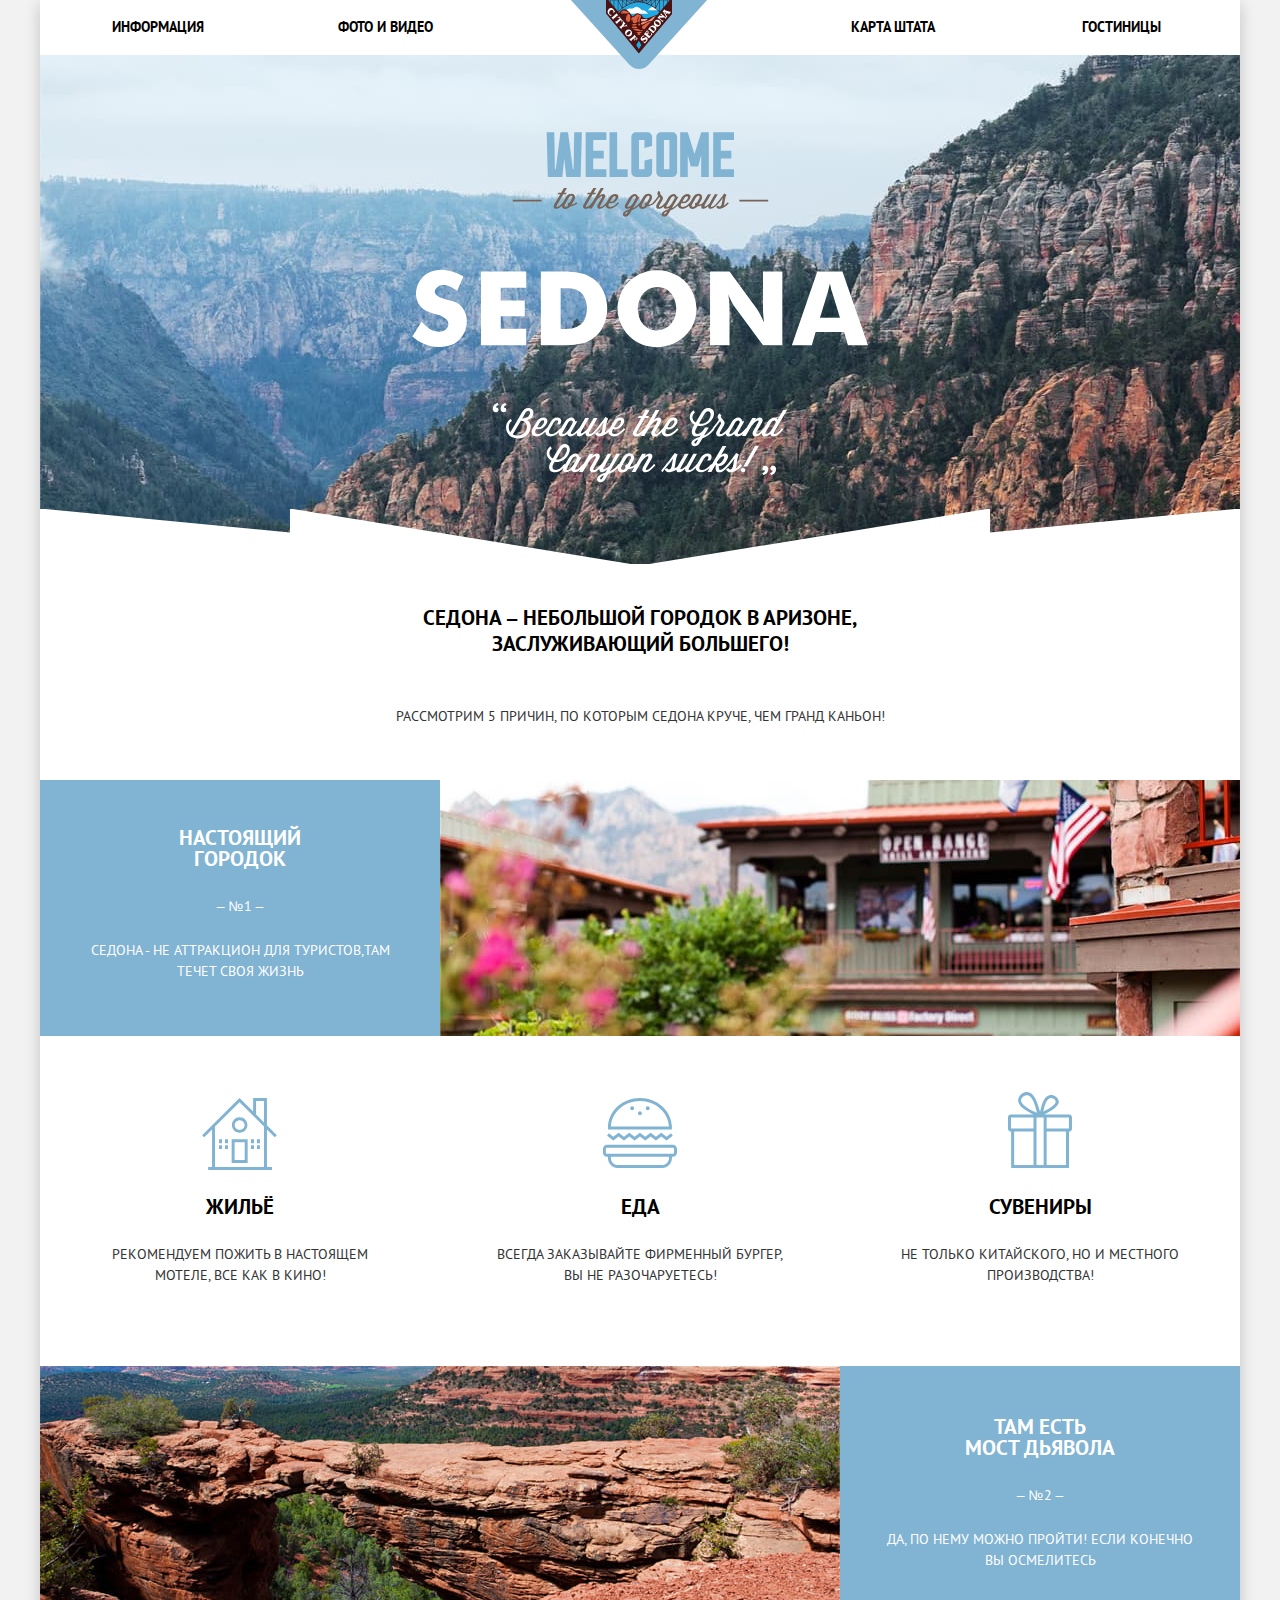
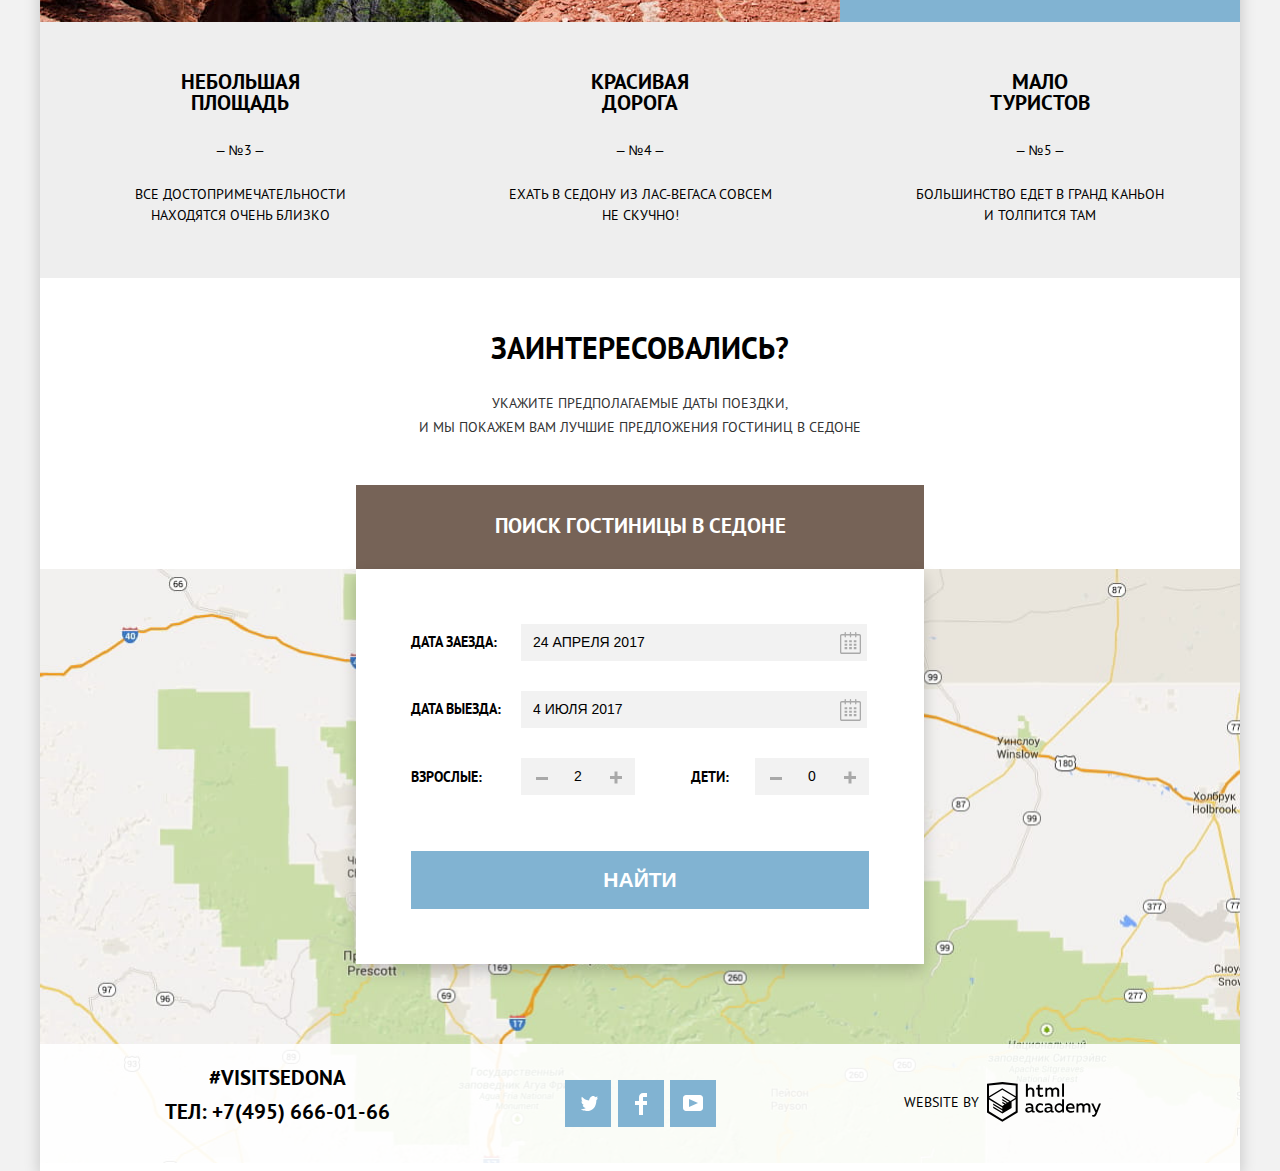
==== commit 7b6a5202: "Добавляет классы для использования со скриптом" ====
--- a/index.html
+++ b/index.html
@@ -154,7 +154,7 @@
           <form class="search-form" action="https://echo.htmlacademy.ru" method="POST">
             <p>
               <label class="arrival-date" for="arrival-date">Дата заезда:</label>
-              <input class="arrival-input" type=text id="arrival-date" name="arrival-date" placeholder="24 апреля 2017">
+              <input class="arrival-input" type=text id="arrival-date" name="arrival-date" placeholder="24 апреля 2017" required>
               <button class="arrival-calendar button-calendar" type="button">
                 <svg xmlns="http://www.w3.org/2000/svg" width="21" height="22" 
                   viewBox="0 0 21 22"><path d="M19.251 2.025h-2.845V.648c0-.381-.294-.689-.656-.689-.363 0-.656.308-.656.689v1.377h-3.938V.648c0-.381-.294-.689-.655-.689-.363 0-.657.308-.657.689v1.377H5.906V.648c0-.381-.294-.689-.656-.689-.363 0-.657.308-.657.689v1.377H1.75C.784 2.025 0 2.847 0 3.862v16.302C0 21.179.784 22 1.75 22h17.501c.966 0 
@@ -165,7 +165,7 @@
             </p>
             <p>
               <label class="departure-date" for="departure-date">Дата выезда:</label>
-              <input class="departure-input" type="text" id="departure-date" name="departure-date" placeholder="4 июля 2017">
+              <input class="departure-input" type="text" id="departure-date" name="departure-date" placeholder="4 июля 2017" required>
               <button class="departure-calendar button-calendar" type="button">
                 <svg xmlns="http://www.w3.org/2000/svg" width="21" height="22" 
                   viewBox="0 0 21 22"><path d="M19.251 2.025h-2.845V.648c0-.381-.294-.689-.656-.689-.363 0-.656.308-.656.689v1.377h-3.938V.648c0-.381-.294-.689-.655-.689-.363 0-.657.308-.657.689v1.377H5.906V.648c0-.381-.294-.689-.656-.689-.363 0-.657.308-.657.689v1.377H1.75C.784 2.025 0 2.847 0 3.862v16.302C0 21.179.784 22 1.75 22h17.501c.966 0 
@@ -179,7 +179,7 @@
                 <label class="adults" for="adults">Взрослые:</label>
                 <p>
                   <button class="button-minus" type="button" aria-label="-"></button>
-                  <input type="number" id="adults" name="adults" placeholder="2">
+                  <input type="number" id="adults" name="adults" placeholder="2" required>
                   <button class="button-plus" type="button" aria-label="+"></button>
                 </p>
               </div>
@@ -187,7 +187,7 @@
                 <label class="children" for="children">Дети:</label>
                 <p>
                   <button class="button-minus" type="button" aria-label="-"></button>
-                  <input type="number" id="children" name="children" placeholder="0">
+                  <input type="number" id="children" name="children" placeholder="0" required>
                   <button class="button-plus" type="button" aria-label="+"></button>
                 </p>
               </div>
@@ -198,7 +198,7 @@
 
         <section class="map">
           <h2 class="visually-hidden">Как нас найти</h2>
-          <img src="img/map.jpg" width="1200" height="594" alt="Карта со схемой проезда">
+          <iframe src="https://www.google.com/maps/embed?pb=!1m14!1m12!1m3!1d52385.18050596618!2d-111.83015794076775!3d34.854373381048475!2m3!1f0!2f0!3f0!3m2!1i1024!2i768!4f13.1!5e0!3m2!1sru!2sru!4v1592573513771!5m2!1sru!2sru" width="1200" height="594" frameborder="0" style="border:0;" allowfullscreen="" aria-hidden="false" tabindex="0"></iframe>
         </section>
       </main>
 
@@ -271,5 +271,7 @@
         </div>
       </footer>
     </div>
+
+    <script src="js/popup.js"></script>
   </body>
 </html>
--- a/css/style.css
+++ b/css/style.css
@@ -579,6 +579,14 @@
   opacity: 1;
 }
 
+/* map */
+
+.map {
+  background-image: url('../img/map.jpg');
+  background-size: 1200px 594px;
+  background-repeat: no-repeat;
+}
+
 /* footer */
 
 .contacts {
@@ -1349,3 +1357,21 @@
   display: flex;
   justify-content: space-between;
 }
+
+/*interactive*/
+
+.popup-show {
+  display: block;
+  animation: show 1.5s;
+}
+
+.popup-close {
+  display: none;
+}
+
+/*animation*/
+
+@keyframes show {
+  0% { transform: translateY(-400px); }
+  100% { transform: translateY(0); }
+}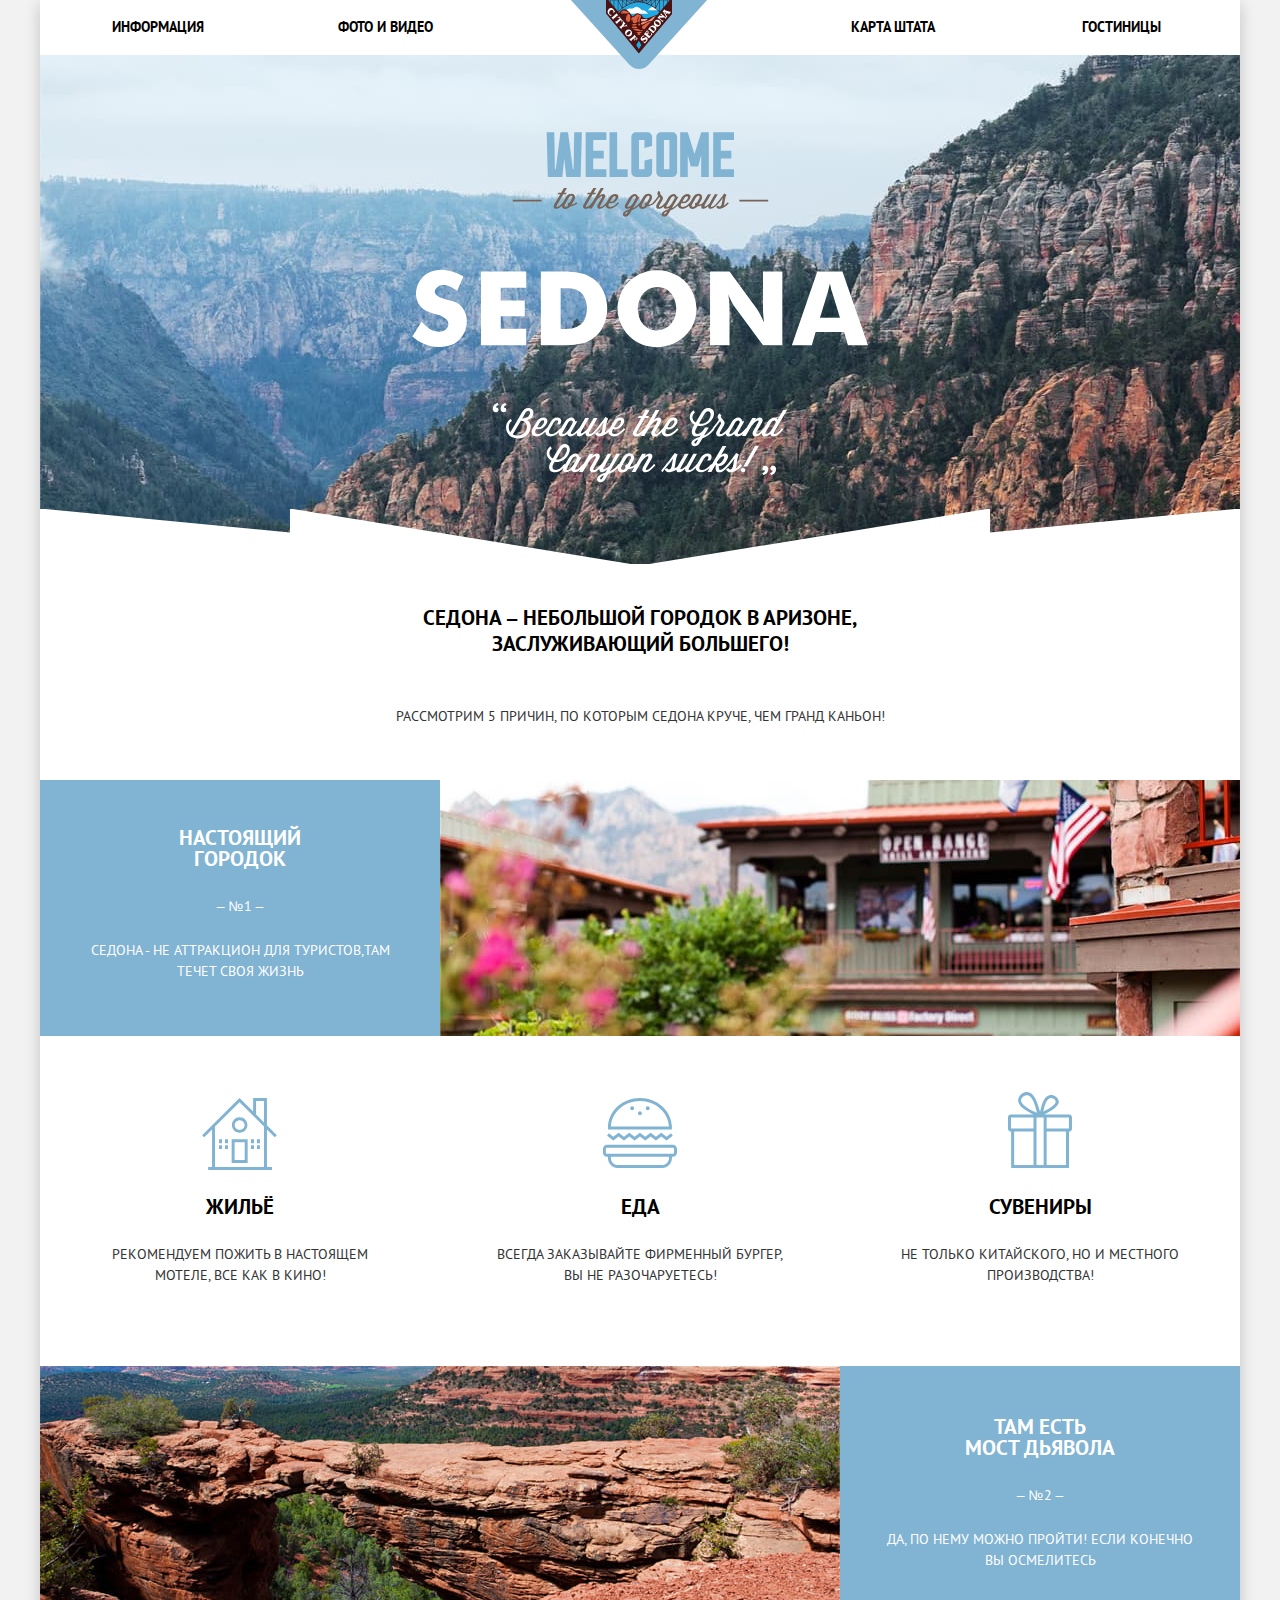
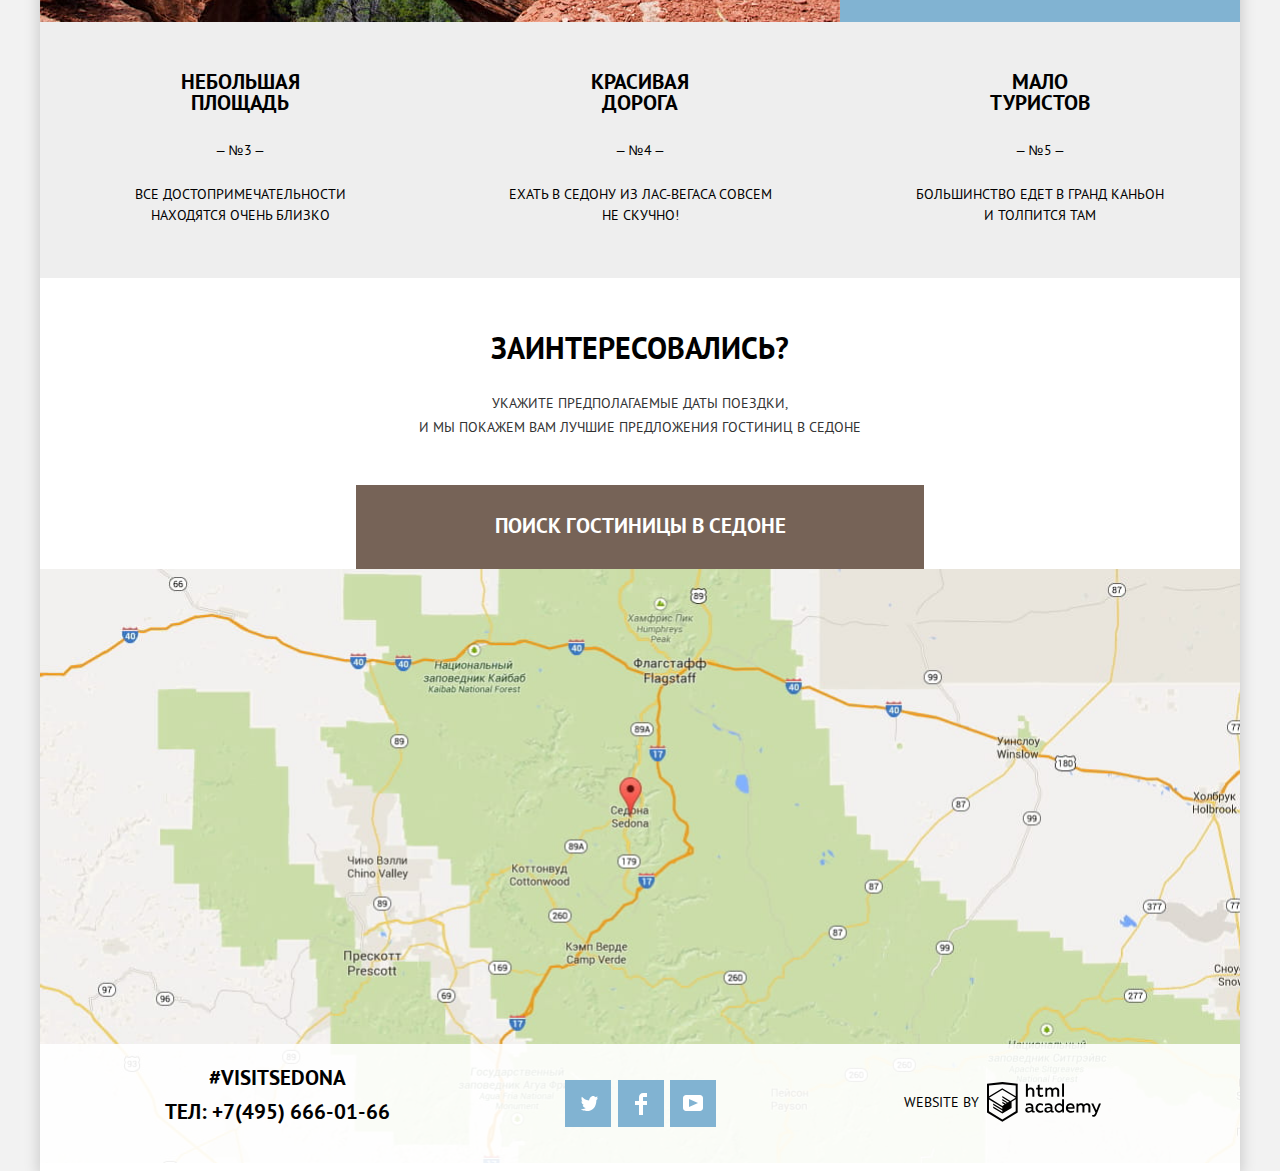
==== commit 757a0d9c: "Редактирует интерактивность элементов" ====
--- a/index.html
+++ b/index.html
@@ -140,65 +140,63 @@
         </section>
 
         <section class="search">
-          <h2 class="visually-hidden">Поиск гостиниц</h2>
-          <h3>Заинтересовались?</h3>
-          <p>
-            Укажите предполагаемые даты поездки,<br>
-            и мы покажем вам лучшие предложения гостиниц в Седоне
-          </p>
-          <button type="button" class="button-search">Поиск гостиницы в Седоне</button>
-        </section>
-
-        <section class="search-popup">
-          <h2 class="visually-hidden">Форма поиска отелей</h2>
-          <form class="search-form" action="https://echo.htmlacademy.ru" method="POST">
+          <div class="popup-wrapper">
+            <h2 class="visually-hidden">Поиск гостиниц</h2>
+            <h3>Заинтересовались?</h3>
             <p>
-              <label class="arrival-date" for="arrival-date">Дата заезда:</label>
-              <input class="arrival-input" type=text id="arrival-date" name="arrival-date" placeholder="24 апреля 2017" required>
-              <button class="arrival-calendar button-calendar" type="button">
-                <svg xmlns="http://www.w3.org/2000/svg" width="21" height="22" 
-                  viewBox="0 0 21 22"><path d="M19.251 2.025h-2.845V.648c0-.381-.294-.689-.656-.689-.363 0-.656.308-.656.689v1.377h-3.938V.648c0-.381-.294-.689-.655-.689-.363 0-.657.308-.657.689v1.377H5.906V.648c0-.381-.294-.689-.656-.689-.363 0-.657.308-.657.689v1.377H1.75C.784 2.025 0 2.847 0 3.862v16.302C0 21.179.784 22 1.75 22h17.501c.966 0 
-                  1.749-.821 1.749-1.836V3.862c0-1.015-.783-1.837-1.749-1.837zm.437 18.139a.448.448 0 0 1-.437.459H1.75a.45.45 0 0 1-.438-.459V3.862a.45.45 0 0 1 .438-.459h2.844v1.378c0 .381.294.689.657.689.362 0 .656-.308.656-.689V3.403h3.938v1.378c0 .381.294.689.657.689.361 0 .655-.308.655-.689V3.403h3.938v1.378c0 .381.293.689.656.689.362 0 .656-.308.656-.689V3.403h2.845c.241 0 .437.206.437.459v16.302z"/>
-                  <path d="M4.594 8.225h2.625v2.066H4.594zM4.594 11.668h2.625v2.067H4.594zM4.594 15.112h2.625v2.066H4.594zM9.188 15.112h2.625v2.066H9.188zM9.188 11.668h2.625v2.067H9.188zM9.188 8.225h2.625v2.066H9.188zM13.781 15.112h2.625v2.066h-2.625zM13.781 11.668h2.625v2.067h-2.625zM13.781 8.225h2.625v2.066h-2.625z"/>
-                </svg>
-              </button>
+              Укажите предполагаемые даты поездки,<br>
+              и мы покажем вам лучшие предложения гостиниц в Седоне
             </p>
-            <p>
-              <label class="departure-date" for="departure-date">Дата выезда:</label>
-              <input class="departure-input" type="text" id="departure-date" name="departure-date" placeholder="4 июля 2017" required>
-              <button class="departure-calendar button-calendar" type="button">
-                <svg xmlns="http://www.w3.org/2000/svg" width="21" height="22" 
-                  viewBox="0 0 21 22"><path d="M19.251 2.025h-2.845V.648c0-.381-.294-.689-.656-.689-.363 0-.656.308-.656.689v1.377h-3.938V.648c0-.381-.294-.689-.655-.689-.363 0-.657.308-.657.689v1.377H5.906V.648c0-.381-.294-.689-.656-.689-.363 0-.657.308-.657.689v1.377H1.75C.784 2.025 0 2.847 0 3.862v16.302C0 21.179.784 22 1.75 22h17.501c.966 0 
-                  1.749-.821 1.749-1.836V3.862c0-1.015-.783-1.837-1.749-1.837zm.437 18.139a.448.448 0 0 1-.437.459H1.75a.45.45 0 0 1-.438-.459V3.862a.45.45 0 0 1 .438-.459h2.844v1.378c0 .381.294.689.657.689.362 0 .656-.308.656-.689V3.403h3.938v1.378c0 .381.294.689.657.689.361 0 .655-.308.655-.689V3.403h3.938v1.378c0 .381.293.689.656.689.362 0 .656-.308.656-.689V3.403h2.845c.241 0 .437.206.437.459v16.302z"/>
-                  <path d="M4.594 8.225h2.625v2.066H4.594zM4.594 11.668h2.625v2.067H4.594zM4.594 15.112h2.625v2.066H4.594zM9.188 15.112h2.625v2.066H9.188zM9.188 11.668h2.625v2.067H9.188zM9.188 8.225h2.625v2.066H9.188zM13.781 15.112h2.625v2.066h-2.625zM13.781 11.668h2.625v2.067h-2.625zM13.781 8.225h2.625v2.066h-2.625z"/>
-                </svg>
-              </button>
-            </p>
-            <div class="search-form-firstbox">
-              <div class="wrapper-adults">
-                <label class="adults" for="adults">Взрослые:</label>
-                <p>
-                  <button class="button-minus" type="button" aria-label="-"></button>
-                  <input type="number" id="adults" name="adults" placeholder="2" required>
-                  <button class="button-plus" type="button" aria-label="+"></button>
-                </p>
-              </div>
-              <div class="wrapper-children">
-                <label class="children" for="children">Дети:</label>
-                <p>
-                  <button class="button-minus" type="button" aria-label="-"></button>
-                  <input type="number" id="children" name="children" placeholder="0" required>
-                  <button class="button-plus" type="button" aria-label="+"></button>
-                </p>
-              </div>
-            </div>
-            <button type="submit" class="button-to-find">Найти</button>
-          </form>
+            <button type="button" class="button-search">Поиск гостиницы в Седоне</button>
+            <form class="search-form" action="https://echo.htmlacademy.ru" method="POST">
+              <p>
+                <label class="arrival-date" for="arrival-date">Дата заезда:</label>
+                <input class="arrival-input" type=text id="arrival-date" name="arrival-date" placeholder="24 апреля 2017" required>
+                <button class="arrival-calendar button-calendar" type="button">
+                  <svg xmlns="http://www.w3.org/2000/svg" width="21" height="22" 
+                    viewBox="0 0 21 22"><path d="M19.251 2.025h-2.845V.648c0-.381-.294-.689-.656-.689-.363 0-.656.308-.656.689v1.377h-3.938V.648c0-.381-.294-.689-.655-.689-.363 0-.657.308-.657.689v1.377H5.906V.648c0-.381-.294-.689-.656-.689-.363 0-.657.308-.657.689v1.377H1.75C.784 2.025 0 2.847 0 3.862v16.302C0 21.179.784 22 1.75 22h17.501c.966 0 
+                    1.749-.821 1.749-1.836V3.862c0-1.015-.783-1.837-1.749-1.837zm.437 18.139a.448.448 0 0 1-.437.459H1.75a.45.45 0 0 1-.438-.459V3.862a.45.45 0 0 1 .438-.459h2.844v1.378c0 .381.294.689.657.689.362 0 .656-.308.656-.689V3.403h3.938v1.378c0 .381.294.689.657.689.361 0 .655-.308.655-.689V3.403h3.938v1.378c0 .381.293.689.656.689.362 0 .656-.308.656-.689V3.403h2.845c.241 0 .437.206.437.459v16.302z"/>
+                    <path d="M4.594 8.225h2.625v2.066H4.594zM4.594 11.668h2.625v2.067H4.594zM4.594 15.112h2.625v2.066H4.594zM9.188 15.112h2.625v2.066H9.188zM9.188 11.668h2.625v2.067H9.188zM9.188 8.225h2.625v2.066H9.188zM13.781 15.112h2.625v2.066h-2.625zM13.781 11.668h2.625v2.067h-2.625zM13.781 8.225h2.625v2.066h-2.625z"/>
+                  </svg>
+                </button>
+              </p>
+              <p>
+                <label class="departure-date" for="departure-date">Дата выезда:</label>
+                <input class="departure-input" type="text" id="departure-date" name="departure-date" placeholder="4 июля 2017" required>
+                <button class="departure-calendar button-calendar" type="button">
+                  <svg xmlns="http://www.w3.org/2000/svg" width="21" height="22" 
+                    viewBox="0 0 21 22"><path d="M19.251 2.025h-2.845V.648c0-.381-.294-.689-.656-.689-.363 0-.656.308-.656.689v1.377h-3.938V.648c0-.381-.294-.689-.655-.689-.363 0-.657.308-.657.689v1.377H5.906V.648c0-.381-.294-.689-.656-.689-.363 0-.657.308-.657.689v1.377H1.75C.784 2.025 0 2.847 0 3.862v16.302C0 21.179.784 22 1.75 22h17.501c.966 0 
+                    1.749-.821 1.749-1.836V3.862c0-1.015-.783-1.837-1.749-1.837zm.437 18.139a.448.448 0 0 1-.437.459H1.75a.45.45 0 0 1-.438-.459V3.862a.45.45 0 0 1 .438-.459h2.844v1.378c0 .381.294.689.657.689.362 0 .656-.308.656-.689V3.403h3.938v1.378c0 .381.294.689.657.689.361 0 .655-.308.655-.689V3.403h3.938v1.378c0 .381.293.689.656.689.362 0 .656-.308.656-.689V3.403h2.845c.241 0 .437.206.437.459v16.302z"/>
+                    <path d="M4.594 8.225h2.625v2.066H4.594zM4.594 11.668h2.625v2.067H4.594zM4.594 15.112h2.625v2.066H4.594zM9.188 15.112h2.625v2.066H9.188zM9.188 11.668h2.625v2.067H9.188zM9.188 8.225h2.625v2.066H9.188zM13.781 15.112h2.625v2.066h-2.625zM13.781 11.668h2.625v2.067h-2.625zM13.781 8.225h2.625v2.066h-2.625z"/>
+                  </svg>
+                </button>
+              </p>
+              <div class="search-form-firstbox">
+                <div class="wrapper-adults">
+                  <label class="adults" for="adults">Взрослые:</label>
+                  <p>
+                    <button class="button-minus" type="button" aria-label="-"></button>
+                    <input type="number" id="adults" name="adults" placeholder="2" required>
+                    <button class="button-plus" type="button" aria-label="+"></button>
+                  </p>
+                </div>
+                <div class="wrapper-children">
+                  <label class="children" for="children">Дети:</label>
+                  <p>
+                    <button class="button-minus" type="button" aria-label="-"></button>
+                    <input type="number" id="children" name="children" placeholder="0" required>
+                    <button class="button-plus" type="button" aria-label="+"></button>
+                  </p>
+                </div>
+              </div>
+              <button type="submit" class="button-to-find">Найти</button>
+            </form>
+          </div>
         </section>
 
         <section class="map">
           <h2 class="visually-hidden">Как нас найти</h2>
-          <iframe src="https://www.google.com/maps/embed?pb=!1m14!1m12!1m3!1d52385.18050596618!2d-111.83015794076775!3d34.854373381048475!2m3!1f0!2f0!3f0!3m2!1i1024!2i768!4f13.1!5e0!3m2!1sru!2sru!4v1592573513771!5m2!1sru!2sru" width="1200" height="594" frameborder="0" style="border:0;" allowfullscreen="" aria-hidden="false" tabindex="0"></iframe>
+          <iframe src="https://www.google.com/maps/embed?pb=!1m14!1m12!1m3!1d52385.18050596618!2d-111.83015794076775!3d34.854373381048475!2m3!1f0!2f0!3f0!3m2!1i1024!2i768!4f13.1!5e0!3m2!1sru!2sru!4v1592573513771!5m2!1sru!2sru" width="1200" height="594" style="border:0;" allowfullscreen="" aria-hidden="false" tabindex="0"></iframe>
         </section>
       </main>
 
@@ -241,7 +239,7 @@
           <p>website by</p>
           <p>
             <a href="https://htmlacademy.ru/intensive/htmlcss">
-              <svg class="footer-logo" width="115" height="41" alt="Логотип академии" viewBox="0 0 115 41" fill="none" xmlns="http://www.w3.org/2000/svg">
+              <svg class="footer-logo" width="115" height="41" aria-label="Логотип HTML-academy." viewBox="0 0 115 41" fill="none" xmlns="http://www.w3.org/2000/svg">
                 <path fill-rule="evenodd" clip-rule="evenodd" d="M15.5197 1.05737H15.3509L0 2.71895V31.4945L15.3509 40.8382L30.7018 31.4945V2.71895L15.5197 1.05737ZM77.0183 2.62185H75.0876V15.7311H77.0183V2.62185ZM40.8619 2.63264V7.76843C41.6131 6.9864 42.6386 6.5436 43.7105
                 6.53843C44.6823 6.47908 45.6329 6.84495 46.3253 7.54479C47.0177 8.24462 47.3866 9.21244 47.3399 10.2068V15.7634H45.367V10.4658C45.4231 9.94897 45.2754 9.43059 44.9566 9.02553C44.6377 8.62047 44.174 8.36218 43.6683 8.3079H43.3518C42.3456 8.36979 41.4321 8.9295
                 40.9041 9.80764V15.7634H38.8995V2.63264H40.8619ZM77.0183 31.4837H75.2775V30.0595C74.4828 31.1353 73.23 31.7538 71.9119 31.7211C69.4751 31.5528 67.5825 29.4822 67.5825 26.9845C67.5825 24.4867 69.4751 22.4162 71.9119 22.2479C73.1195 22.2052 74.2818 22.7203 75.0771 
--- a/css/style.css
+++ b/css/style.css
@@ -145,6 +145,11 @@
 
  /* index */ /* about */
 
+ .about {
+  position: relative;
+  z-index: 2;
+}
+
 .about-text {
   font-size: 21px;
   font-weight: bold;
@@ -320,6 +325,12 @@
 
 .search {
   line-height: 24px;
+  position: relative;
+  z-index: 1;
+}
+
+.popup-wrapper {
+  background-color: var(--basic-white);
 }
 
 .search h3{
@@ -360,16 +371,11 @@
   background-color: var(--intense-brown);
 }
 
-/* search-popup */
-
-.search-popup {
-  position: relative;
-}
-
 .search-form {
   position: absolute;
+  z-index: -1;
   left: 316px;
-  
+  top: 291px;
   font-size: inherit;
   line-height: inherit;
   font-weight: bold;
@@ -563,7 +569,7 @@
   -webkit-appearance: none;
   margin: 0;
 }
-.search-popup input[placeholder] {
+.search-form input[placeholder] {
   font-size: inherit;
   line-height: inherit;
   text-transform: inherit;
@@ -585,6 +591,10 @@
   background-image: url('../img/map.jpg');
   background-size: 1200px 594px;
   background-repeat: no-repeat;
+}
+
+.map iframe {
+  border: 0;
 }
 
 /* footer */
@@ -1291,7 +1301,7 @@
   grid-column: 1 / -1;
 }
 
-.search {
+.popup-wrapper {
   display: flex;
   flex-direction: column;
   align-items: center;
@@ -1372,6 +1382,6 @@
 /*animation*/
 
 @keyframes show {
-  0% { transform: translateY(-400px); }
+  0% { transform: translateY(-100%); }
   100% { transform: translateY(0); }
-}+}
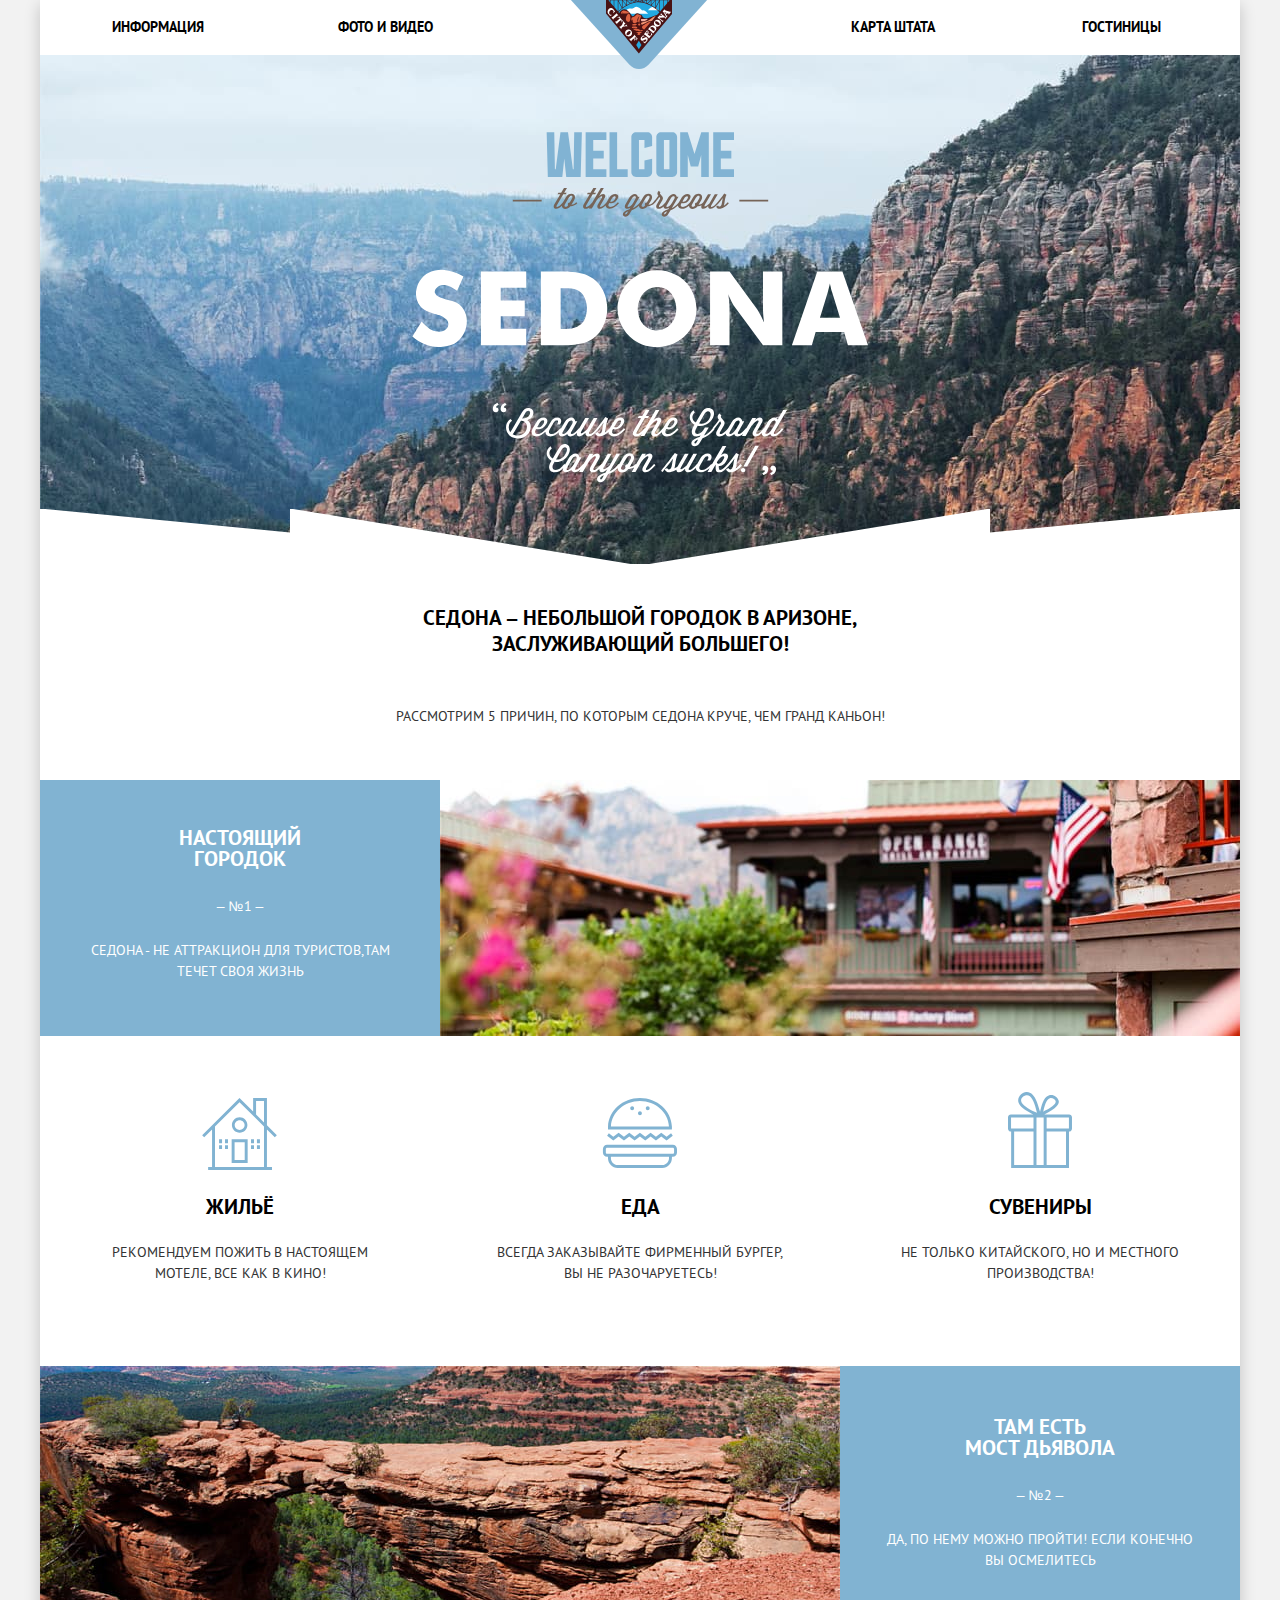
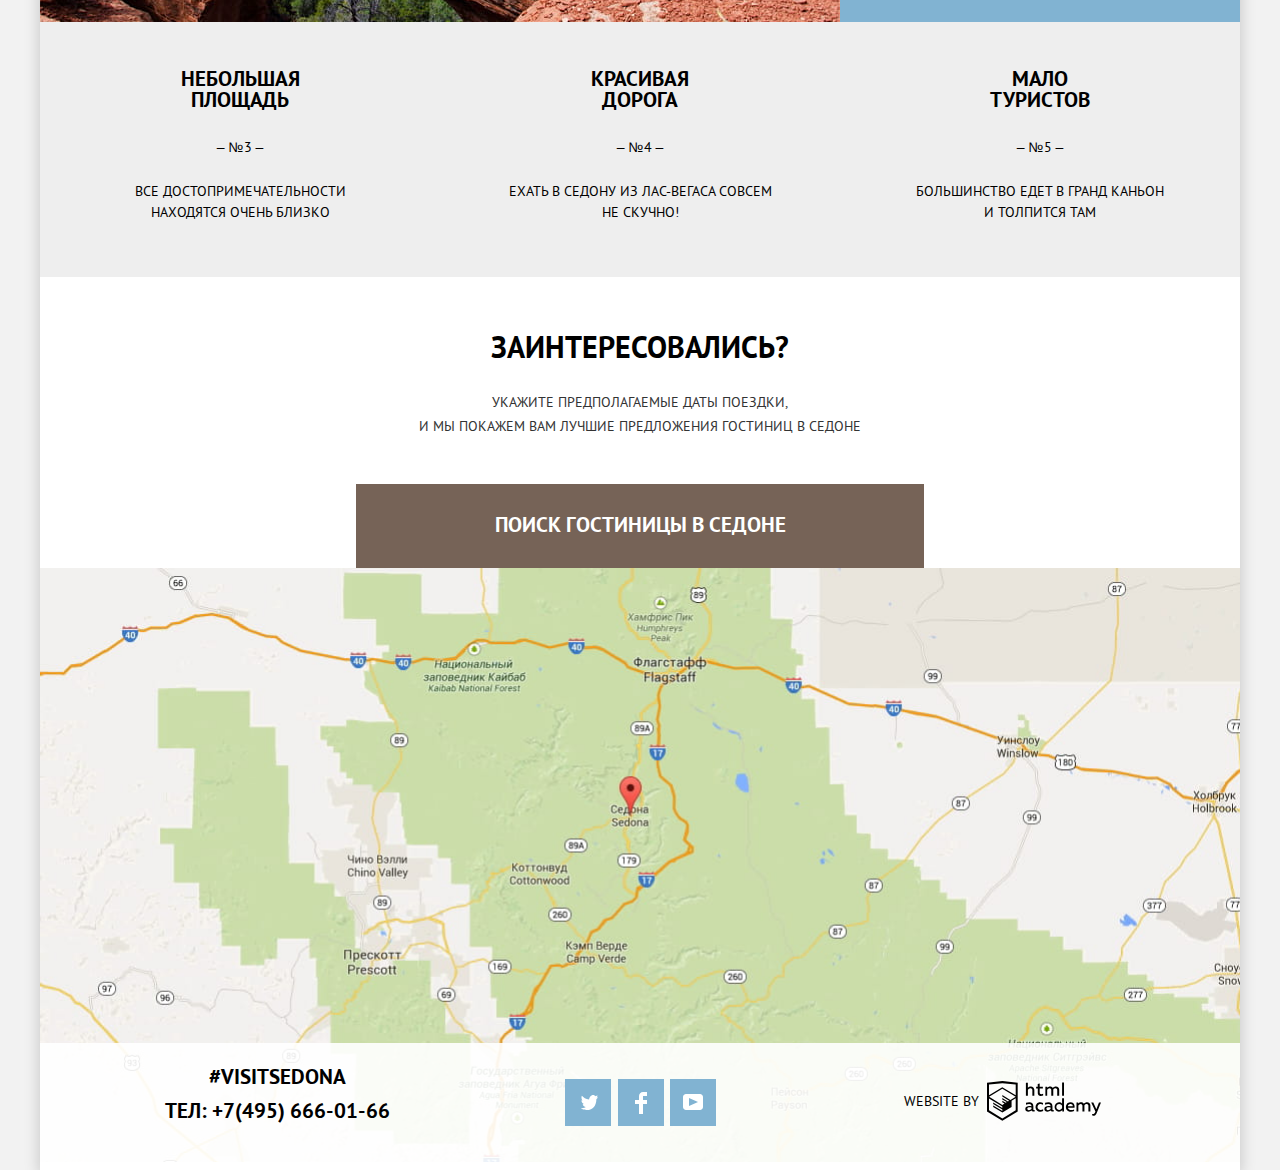
==== commit 141ea5c4: "Исправляет стили и разметку в соответствии с критериями" ====
--- a/index.html
+++ b/index.html
@@ -54,12 +54,12 @@
                 <span>&ndash; №1 &ndash;</span>
                 <p>
                   Седона - не аттракцион для туристов,там<br>
-                  течет своя жизнь
+                  течет своя жизнь               
                 </p>
               </div>
 
               <div class="part1-secondbox">
-                <img src="img/image.jpg" width="800" height="256" alt="">
+              
               </div>
             </section>
 
@@ -91,7 +91,7 @@
         
             <section class="features-part3 part3">
               <div class="part3-firstbox">
-                <img src="img/image_2.jpg" width="800" height="256" alt="">
+            
               </div>
 
               <div class="part3-secondbox">
--- a/css/style.css
+++ b/css/style.css
@@ -46,11 +46,13 @@
 body {
   min-width: 1200px;
   padding: 0;
+
   font-family: "PT Sans", "Arial", sans-serif;
+  line-height: 26px;
   font-size: 14px;
-  line-height: 26px;
   font-weight: normal;
   text-transform: uppercase;
+
   color: var(--basic-black);
   background-color: var(--basic-gray);
 }
@@ -86,6 +88,7 @@
   margin: -1px;
   border: 0;
   padding: 0;
+
   white-space: nowrap;
   clip-path: inset(100%);
   clip: rect(0 0 0 0);
@@ -99,9 +102,9 @@
 }
 
 .site-navigation {
+  padding: 0;
+  margin: 0;
   list-style: none;
-  padding: 0;
-  margin: 0;
 }
 
 .site-navigation li {
@@ -109,6 +112,20 @@
   margin-bottom: 15px;
 }
 
+.site-navigation li:nth-of-type(4n+5) {
+  margin-left: 72px;
+  margin-right: 134px;
+}
+
+.site-navigation li:nth-of-type(4n+6) {
+  margin-right: 418px;
+}
+
+.site-navigation li:nth-of-type(4n+8) {
+  margin-left: 147px;
+  margin-right: 72px;
+}
+
 .site-navigation li:nth-of-type(1) {
   margin-left: 72px;
   margin-right: 134px;
@@ -151,17 +168,18 @@
 }
 
 .about-text {
+  margin-top: 33px;
+  margin-bottom: 46px; 
+  text-align: center;
+
   font-size: 21px;
   font-weight: bold;
-  text-align: center;
-  margin-top: 33px;
-  margin-bottom: 46px; 
 }
 
 .features-text {
+  margin: 0;
+  margin-bottom: 51px;
   color: var(--dark-brown);
-  margin: 0;
-  margin-bottom: 51px;
 }
 
 /* features-part1 */
@@ -173,15 +191,17 @@
 }
 
 .part1-firstbox h3 {
-  font-size: 21px;
-  font-weight: bold;
   margin-top: 47px;
   margin-bottom: 27px;
   text-align: center;
+
+  font-size: 21px;
+  font-weight: bold;
 }
 
 .part1-firstbox span {
   display: block;
+
   margin-bottom: 23px;
   text-align: center;
 }
@@ -192,31 +212,40 @@
   text-align: center;
 }
 
+.part1-secondbox {
+  min-height: 256px;
+  background-color: var(--basic-blue);
+  background-image: url('../img/image.jpg');
+  background-repeat: no-repeat;
+  background-size: 800px 256px;
+}
+
 /* features-part2 */
 
 .part2-features-list {
+  padding: 0;
+  margin: 0;
+  list-style: none;
   line-height: 21px;
-  list-style: none;
-  padding: 0;
-  margin: 0;
 }
 
 .part2-list-item h3 {
+  margin: 0;
   font-size: 21px;
   font-weight: bold;
-  margin: 0;
 }
 
 .part2-list-item p {
+  margin: 0;
   color: var(--dark-brown);
-  margin: 0;
 }
 
 .part2-list-item h3 {
+  position: relative;
+
   margin-top: 160px;
-  margin-bottom: 27px;
+  margin-bottom: 25px;
   text-align: center;
-  position: relative;
 }
 
 .part2-list-item p {
@@ -226,11 +255,13 @@
 
 .part2-list-item:nth-of-type(1) h3::before {
   position: absolute;
+  content: " ";
+  top: -98px;
   left: 162px;
-  top: -98px;
-  content: " ";
+
   width: 75px;
   height: 72px;
+
   background-image: url('../img/icon-1.svg');
   background-repeat: no-repeat;
   background-position: center;
@@ -238,11 +269,13 @@
 
 .part2-list-item:nth-of-type(2) h3::before {
   position: absolute;
+  content: " ";
+  top: -98px;
   left: 162px;
-  top: -98px;
-  content: " ";
+
   width: 75px;
   height: 70px;
+
   background-image: url('../img/icon-3.svg');
   background-repeat: no-repeat;
   background-position: center;
@@ -250,17 +283,27 @@
 
 .part2-list-item:nth-of-type(3) h3::before {
   position: absolute;
+  content: " ";
+  top: -105px;
   left: 168px;
-  top: -105px;
-  content: " ";
+
   width: 64px;
   height: 77px;
+
   background-image: url('../img/icon-2.svg');
   background-repeat: no-repeat;
   background-position: center;
 }
 
 /* features-part3 */
+
+.part3-firstbox {
+  min-height: 256px;
+  background-color: var(--basic-blue);
+  background-image: url('../img/image_2.jpg');
+  background-repeat: no-repeat;
+  background-size: 800px 256px;
+}
 
 .part3-secondbox {
   line-height: 21px;
@@ -269,15 +312,17 @@
 }
 
 .part3-secondbox h3 {
-  font-size: 21px;
-  font-weight: bold;
   margin-top: 50px;
   margin-bottom: 27px;
   text-align: center;
+
+  font-size: 21px;
+  font-weight: bold;
 }
 
 .part3-secondbox span {
   display: block;
+
   margin-bottom: 23px;
   text-align: center;
 }
@@ -294,23 +339,25 @@
 }
 
 .part4-features-list {
+  padding: 0;
+  margin: 0;
+  list-style: none;
   line-height: 21px;
-  list-style: none;
-  padding: 0;
-  margin: 0;
 }
 
 .part4-list-item h3 {
-font-size: 21px;
-font-weight: bold;
-margin: 0;
-margin-top: 49px;
-margin-bottom: 27px;
-text-align: center;
+  margin: 0;
+  margin-top: 46px;
+  margin-bottom: 27px;
+  text-align: center;
+
+  font-size: 21px;
+  font-weight: bold;
 }
 
 .part4-list-item span {
   display: block;
+
   margin-bottom: 23px;
   text-align: center;
 }
@@ -324,9 +371,10 @@
 /* search */
 
 .search {
-  line-height: 24px;
   position: relative;
   z-index: 1;
+
+  line-height: 24px;
 }
 
 .popup-wrapper {
@@ -334,31 +382,34 @@
 }
 
 .search h3{
+  margin: 0;
+  margin-top: 58px;
+  margin-bottom: 16.5px;
+
   font-size: 30px;
   font-weight: bold;
-  margin: 0;
-  margin-top: 58px;
-  margin-bottom: 16.5px;
 }
 
 .search p {
-  color: var(--dark-brown);
   margin-bottom: 46.5px;
   text-align: center;
+  color: var(--dark-brown);
 } 
 
 .button-search {
+  width: 568px;
+  padding-top: 28px;
+  padding-bottom: 30px;
+  border: none;
+
   font-family: inherit;
+  line-height: 26px;
   font-size: 21px;
   font-weight: bold;
-  line-height: 26px;
   text-transform: inherit;
-  border: none;
+
   color: var(--basic-white);
   background-color: var(--basic-brown);
-  padding-top: 28px;
-  padding-bottom: 30px;
-  width: 568px;
 }
 
 .button-search:hover,
@@ -373,17 +424,20 @@
 
 .search-form {
   position: absolute;
+  top: 291px;
+  left: 316px;
   z-index: -1;
-  left: 316px;
-  top: 291px;
+
+  width: 568px;
+  padding: 55px;
+  box-sizing: border-box;
+
+  line-height: inherit;
   font-size: inherit;
-  line-height: inherit;
   font-weight: bold;
+
   color: var(--basic-black);
   background-color: var(--basic-white);
-  box-sizing: border-box;
-  padding: 55px;
-  width: 568px;
   box-shadow: 0 7px 15px var(--shadow-color);
 }
 
@@ -401,6 +455,7 @@
 
 .search-form p {
   position: relative;
+
   padding:0;
   margin: 0;
 }
@@ -424,10 +479,10 @@
 
 .search-form .arrival-input,
 .search-form .departure-input {
+  width: 346px;
   padding-left: 12px;
   margin-bottom: 30px;
   box-sizing: border-box;
-  width: 346px;
 }
 
 .arrival-calendar,
@@ -435,6 +490,7 @@
   position: absolute;
   top: 7px;
   right: 0px;
+
   border: none;
   background-color: transparent;
 }
@@ -452,7 +508,8 @@
 }
 
 .search-form-firstbox p {
-  display: inline-flex; 
+  display: inline-flex;
+
   width: 114px;
 }
 
@@ -474,16 +531,18 @@
 
 .search-form-firstbox {
   display: flex;
+  justify-content: space-between;
+
   width: 100%;
-  justify-content: space-between;
   margin-bottom: 56px;
 }
 
 .search-form-firstbox .button-minus,
 .search-form-firstbox .button-plus {
   position: relative;
+
+  cursor: pointer;
   background-color: var(--basic-gray);
-  cursor: pointer;
 }
 
 .search-form-firstbox .button-minus::before {
@@ -491,6 +550,7 @@
   content: " ";
   width: 12px;
   height: 3px;
+
   background-color: var(--dark-gray);
 }
 
@@ -499,6 +559,7 @@
   content: " ";
   top: 18px;
   right: 13px;
+
   width: 12px;
   height: 3px;
   background-color: var(--dark-gray);
@@ -509,6 +570,7 @@
   content: " ";
   top: 18px;
   right: 13px;
+
   width: 12px;
   height: 3px;
   transform: rotate(90deg);
@@ -531,22 +593,24 @@
 }
 
 .search-form-firstbox input {
-  text-align: center;
-  width: 54px; 
+  width: 54px;
+  text-align: center; 
 }
 
 .button-to-find {
+  width: 458px;
+  padding-top: 16px;
+  padding-bottom: 16px;
+  border: none;
+  box-sizing: border-box;
+
+  line-height: inherit;
   font-size: 21px;
-  line-height: inherit;
   font-weight: inherit; 
   text-transform: inherit;
-  border: none;
+
   color: var(--basic-white);
   background-color: var(--basic-blue);
-  box-sizing: border-box;
-  padding-top: 16px;
-  padding-bottom: 16px;
-  width: 458px;
   flex-grow: 1;
 }
 
@@ -562,16 +626,18 @@
 
 input[type="number"] {
   -moz-appearance: textfield;
+  appearance: textfield;
 }
 
 input[type="number"]::-webkit-outer-spin-button,
 input[type="number"]::-webkit-inner-spin-button {
   -webkit-appearance: none;
+  appearance: none;
   margin: 0;
 }
 .search-form input[placeholder] {
+  line-height: inherit;
   font-size: inherit;
-  line-height: inherit;
   text-transform: inherit;
 }
 
@@ -600,19 +666,20 @@
 /* footer */
 
 .contacts {
+  min-height: 120px;
   background-color: var(--alpha-footer);
-  min-height: 120px;
 }
 
 .contacts-text {
+  margin-left: 125px;
+  align-self: flex-start;
   font-size: 21px;
   font-weight: bold;
-  align-self: flex-start;
-  margin-left: 125px;
 }
 
 .contacts-text span {
   display: block;
+
   padding: 0;
   margin-bottom: 8px;
   text-align: center;
@@ -647,15 +714,17 @@
 
 .social-list {
   display: flex;
+  justify-content: space-between;
+
   width: 151px;
-  justify-content: space-between;
+  padding: 0;
+  margin: 0;
   list-style: none;
-  margin: 0;
-  padding: 0;
 }
 
 .social-list-item a {
   position: relative;
+
   padding-top: 14.5px;
   padding-right: 23px;
   padding-bottom: 14.5px;
@@ -689,13 +758,12 @@
   opacity: .3;
 }
 
-.footer-logo-box p {
-  display: inline-block;
-}
+
 
 .footer-logo-box {
   display: flex;
   align-items: center;
+
   margin-top: 4px;
   margin-right: 138px;
   margin-bottom: 2px;
@@ -724,6 +792,7 @@
 .contacts-index {
   position: absolute;
   bottom: 7px;
+  
   width: 100%;
   min-height: 120px;
 }
@@ -739,12 +808,13 @@
 }
 
 .filter-form fieldset {
+  padding: 0px;
+  border: none;
+  margin: 0px;
+  margin-top: 27px;
+
   font-size: 14px;
   font-weight: normal;
-  border: none;
-  margin: 0px;
-  padding: 0px;
-  margin-top: 27px;
 }
 
 .filter-form legend {
@@ -764,8 +834,9 @@
 }
 
 .form-container1 div {
+  position: relative;
+
   margin-bottom: 24.5px;
-  position: relative;
 }
 
 div.wifi,
@@ -775,25 +846,29 @@
 
 .checkbox + label {
   position: relative;
+
   padding: 0;
   padding-right: 35px;
   cursor: pointer;
 }
 
 .checkbox + label::before  {
+  position: absolute;
   content: " ";
-  position: absolute;
   top: 0;
   left: -41px;
+
   width: 27px;
   height: 23px;
+
   background-image: url(../img/checkbox-off.svg);
   background-repeat: no-repeat;
   background-position: center;
 }
 
 .checkbox:checked + label::before {
-  left: -39px;  
+  left: -39px;
+    
   background-image: url(../img/checkbox-on.svg);
   background-repeat: no-repeat;
   background-position: center;
@@ -823,6 +898,7 @@
 .form-container2-price {
   position: relative;
   display: flex;
+
   width: 314px;
   border: 2px solid var(--basic-white);
   border-radius: 2px;
@@ -833,6 +909,7 @@
   content: " ";
   top: 5px;
   left: 158px;
+
   width: 2px;
   height: 22px;
   background-color: var(--basic-white);
@@ -840,14 +917,15 @@
 
 .form-container2-price input {
   position: relative;
+
+  width: 95px;
   padding: 0;
   padding-top: 7px;
   padding-bottom: 8px;
-  margin: 0;
-  width: 95px;
+  border: none;
+  margin: 0;
+  color: var(--basic-white);
   background-color: transparent;
-  border: none;
-  color: var(--basic-white);
 }
 
 input[name="min-price"] {
@@ -874,6 +952,7 @@
 
 .form-container2-range {
   position: relative;
+
   margin-top: 20px;
 }
 
@@ -883,8 +962,8 @@
 }
 
 .half-range {
+  width: 83%;
   height: 2px;
-  width: 83%;
   background-color: var(--basic-white);
 }
 
@@ -892,13 +971,15 @@
   position: absolute;
   top: -9px;
   left: 0;
+
   width: 4px;
   height: 4px;
-  background-color: var(--toggle-color);
   border: 8px solid var(--basic-white);
   border-radius: 50%;
+
+  cursor: pointer;
+  background-color: var(--toggle-color);
   box-shadow: 0px 1px  1px var(--toggle-color);
-  cursor: pointer;
 }
 
 .form-container2-range .toggle-max {
@@ -909,25 +990,28 @@
   top: -10px;
   width: 5px;
   height: 5px;
-  background-color: var(--toggle-color);
   border: 8px solid var(--basic-white);
   border-radius: 50%;
+
+  background-color: var(--toggle-color);
   box-shadow: 0px 2px 1px var(--toggle-color);
 }
 
 .filter-button {
-  font-family: inherit;
-  text-transform: uppercase;
-  text-align: center;
+  width: 137px;
   padding-top: 7px;
   padding-bottom: 7px;
   margin-top: 34px;
   margin-left: 85px;
   border: 2px solid var(--basic-white);
   border-radius: 2px;
+  text-align: center;
+
+  font-family: inherit;
+  text-transform: uppercase;
   color: var(--basic-white);
   background-color: transparent;
-  width: 137px;
+  
 }
 
 .filter-button:hover,
@@ -937,8 +1021,8 @@
 }
 
 .sorting-box {
+  line-height: 18px;
   font-size: 12px;
-  line-height: 18px;
 }
 
 .sorting-container {
@@ -946,13 +1030,14 @@
 }
 
 .sorting-box p:nth-of-type(1) {
-  font-size: 21px;
-  line-height: 26px;
-  font-weight: bold;
   margin-top: 29px;
   margin-left: 74px;
   margin-right: 46px;
-  margin-bottom: 34px;
+  margin-bottom: 32px;
+
+  line-height: 26px;
+  font-size: 21px;
+  font-weight: bold;
 }
 
 .sorting-box p:nth-of-type(2) {
@@ -962,13 +1047,14 @@
 }
 
 .sorting-box button {
+  padding: 0;
+  border: none; 
+  border-bottom: 1px dotted var(--basic-blue);
+  margin-right: 28px;
+  margin-bottom: 6px;
+
   font-family: inherit;
   text-transform: uppercase;
-  padding: 0;
-  margin-right: 28px;
-  margin-bottom: 6px;
-  border: none; 
-  border-bottom: 1px dotted var(--basic-blue);
   color: var(--alpha-black);
   background-color: var(--basic-white);
 }
@@ -999,7 +1085,7 @@
 }
 
 .sorting-buttons {
-  margin-top: 29px;
+  margin-top: 32px;
   margin-right: 73px;
 }
 
@@ -1030,69 +1116,39 @@
 /* hotels */
 
 .hotels-list {
+  padding: 0;
+  margin: 0;
   list-style: none;
-  padding: 0;
-  margin: 0;
 }
 
 .hotels-list-item {
   border-bottom: 1px solid var(--gray-border);
 }
 
-.hotels-list-item:nth-of-type(1) .hotels-container {
-  margin-top: 30px;
-  margin-bottom: 21px;
-}
-
-.hotels-list-item:nth-of-type(2) .hotels-container {
-  margin-top: 8px;
+.hotels-container {
+  margin-top: 21px;
   margin-bottom: 22px;
 }
 
-.hotels-list-item:nth-of-type(3) .hotels-container {
-  margin-top: 31px;
-  margin-bottom: 23px;
-}
-
-.hotels-list-item:nth-of-type(1) .hotels-container-content {
-  margin-top: -10px;
-}
-
-.hotels-list-item:nth-of-type(3) .hotels-container-content {
-  margin-top: -8px;
-}
-
 .hotels-container-img {
+  flex-shrink: 0;
+  margin-top: 10px;
   margin-right: 29px;
   margin-left: 73px;
 }
 
 .hotels-list-item h3 {
+  margin: 0; 
+  margin-bottom: 10px; 
   font-size: 21px;
   font-weight: bold;
-  margin: 0; 
-  margin-bottom: 7px; 
 }
 
 .hotels-list-item p {
+  margin: 0;
+  margin-bottom: 15px;
   line-height: 21px;
   color: var(--dark-brown);
-  margin: 0;
-  margin-bottom: 15px;
-}
-
-.hotels-list-item:nth-of-type(1) h3 {
-  margin-top: 1px;
-  margin-bottom: 10px;
-}
-
-.hotels-list-item:nth-of-type(2) h3 {
-  margin-top: 15px;
-  margin-bottom: 10px;
-}
-
-.hotels-list-item:nth-of-type(2) .hotels-container-img {
-  margin-top: 22px;
 }
 
 .hotels-list-item a {
@@ -1111,53 +1167,57 @@
 .hotels-container-firstbox,
 .hotels-container-secondbox {
   display: inline-block;
+  vertical-align: bottom;
 }
 
 .hotels-list-item span {
   position: relative;
-  
   align-self: flex-end;
-  line-height: 21px;
-  color: var(--special-color);
-  background-color: var(--basic-gray);
-  margin-bottom: 30px;
-  margin-right: 73px;
+  flex-shrink: 0;
+
   padding-top: 3px;
   padding-left: 15px;
   padding-bottom: 3px;
   padding-right: 12px;
+  margin-bottom: 30px;
+  margin-right: 73px;
+
+  line-height: 21px;
+  color: var(--special-color);
+  background-color: var(--basic-gray);
 }
 
 .hotels-list-item span:before {
   position: absolute;
+  content: " ";
   top: -65px;
   right: 0px;
   
-  content: " ";
   width: 90px;
   height: 17px;
-  background-image: url('../img/Star-group4.svg');
+  background-image: url('../img/star-group4.svg');
   background-repeat: no-repeat;
 }
 
 .hotels-list-item:nth-of-type(2) span:before {
-  background-image: url('../img/Star-group3.svg');
+  background-image: url('../img/star-group3.svg');
   background-repeat: no-repeat;
   background-position: right;
 }
 
 .hotels-list-item:nth-of-type(3) span:before {
-  background-image: url('../img/Star-group2.svg');
+  background-image: url('../img/star-group2.svg');
   background-repeat: no-repeat;
   background-position: right;
 }
 
 .hotels a.details {
-  line-height: 21px;
-  font-weight: bold;
   padding: 0 17px;
   padding-top: 4px;
   padding-bottom: 4px;
+
+  line-height: 21px;
+  font-weight: bold;
   color: var(--basic-white);
   background-color: var(--basic-blue);
 }
@@ -1173,11 +1233,12 @@
 }
 
 .hotels a.reservation {
-  line-height: 21px;
-  font-weight: bold;
   padding: 0 17px;
   padding-top: 4px;
   padding-bottom: 4px;
+  
+  line-height: 21px;
+  font-weight: bold;
   color: var(--basic-white);
   background-color: var(--basic-brown);
 }
@@ -1290,7 +1351,7 @@
 
 .features-container {
   display: grid;
-  grid-template-rows: 256px 330px 256px 256px;
+  grid-template-rows: minmax(256px) minmax(330px) minmax(256px) minmax(256px);
   grid-template-columns: 1fr 1fr 1fr;
 }
 
@@ -1340,8 +1401,8 @@
 .form-container1 {
   display: flex;
   justify-content: space-between;
+  margin-left: 73px;
   flex-shrink: 0;
-  margin-left: 73px;
 }
 
 .form-container1 fieldset:nth-of-type(1) {
@@ -1371,13 +1432,16 @@
 /*interactive*/
 
 .popup-show {
+  animation: show 1.5s;
   display: block;
-  animation: show 1.5s;
 }
 
 .popup-close {
+  animation: close 1.5s;
+  transform: translateY(-100%);
   display: none;
 }
+
 
 /*animation*/
 
@@ -1385,3 +1449,8 @@
   0% { transform: translateY(-100%); }
   100% { transform: translateY(0); }
 }
+
+@keyframes close {
+  0% { transform: translateY(0); }
+  100% { transform: translateY(-100%); }
+}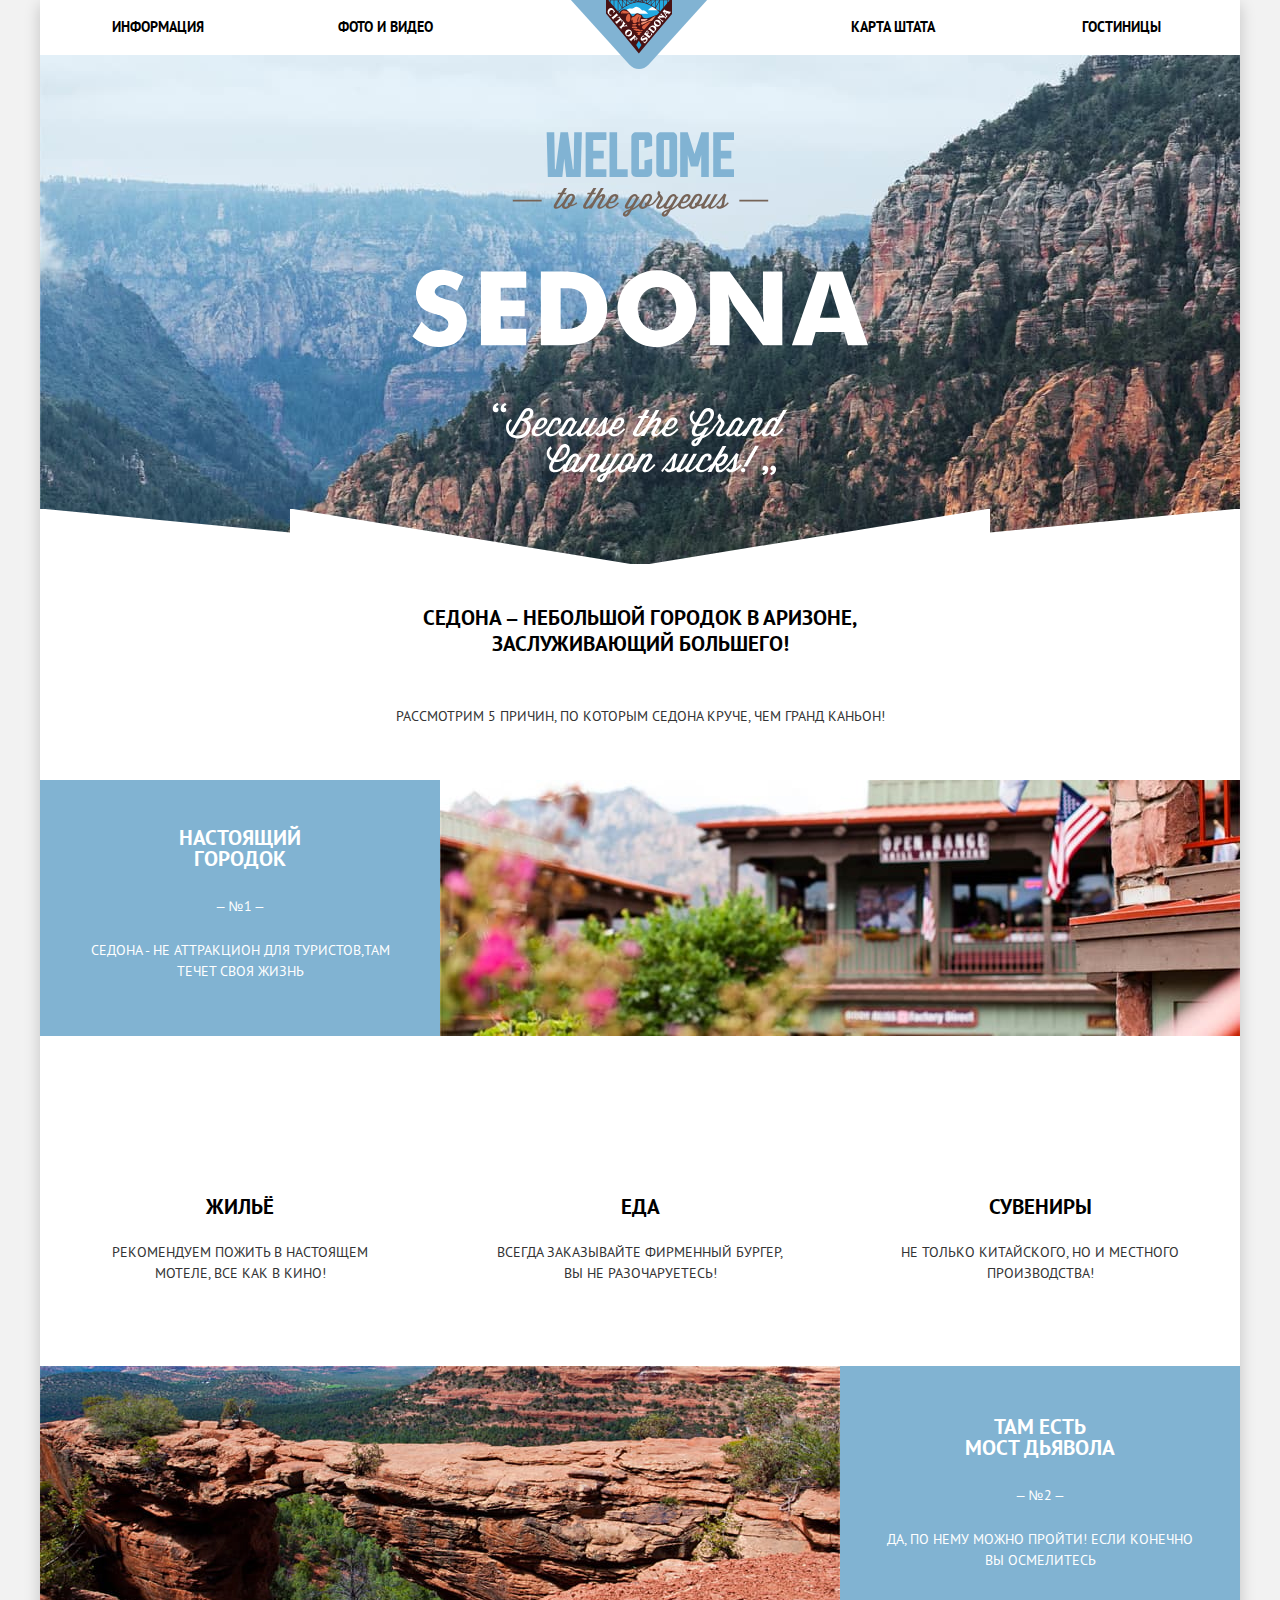
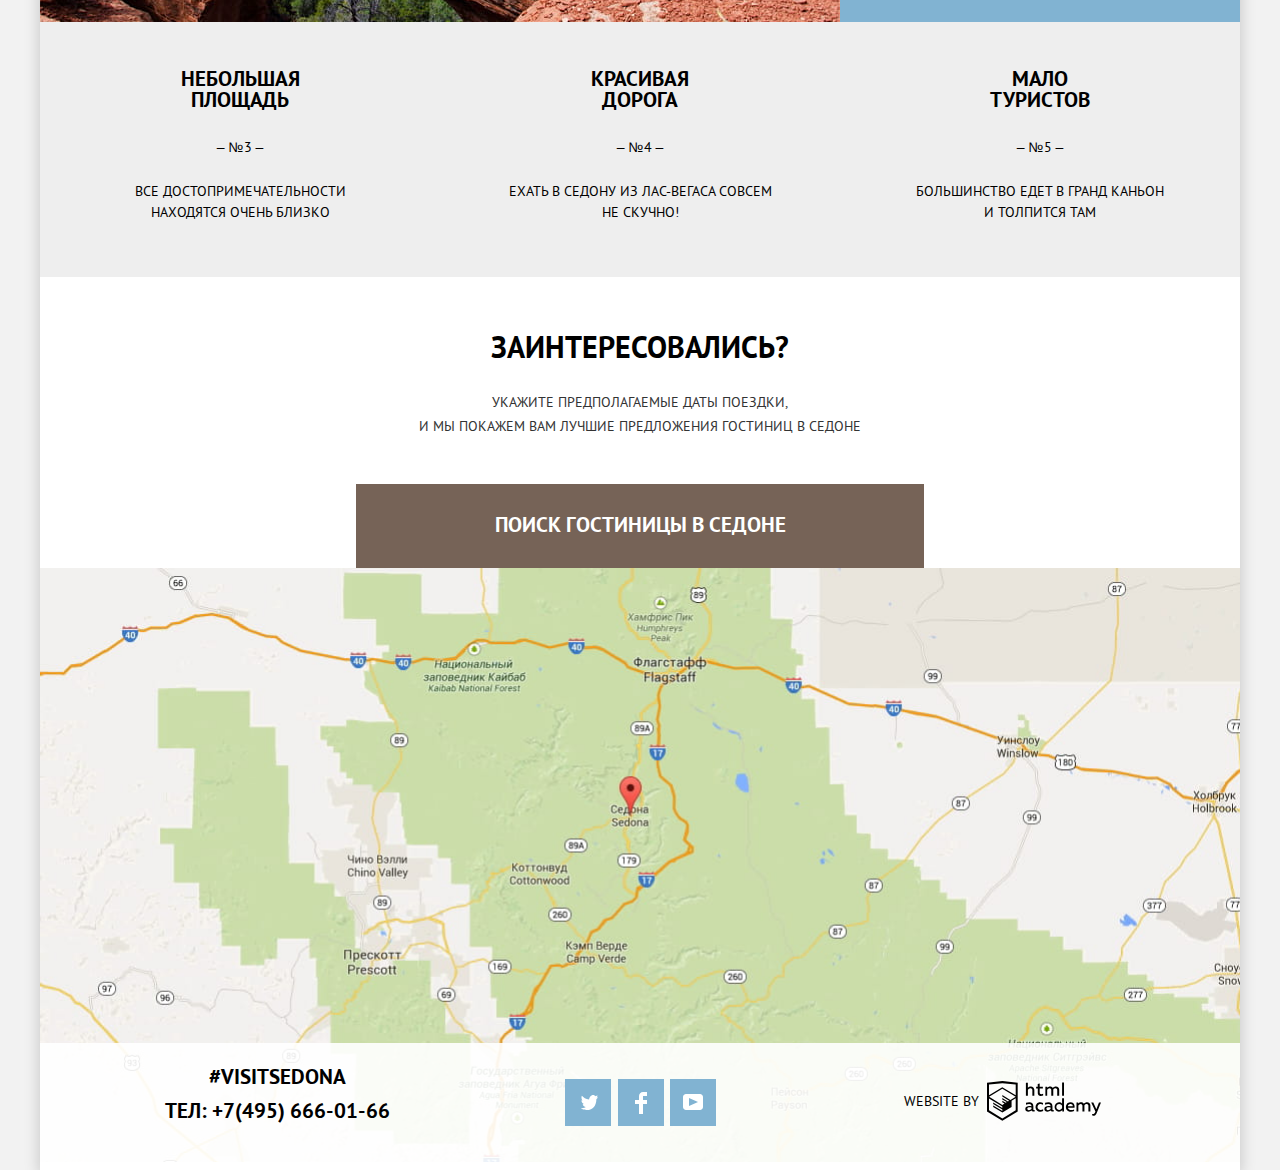
==== commit 4faf31e4: "Добавляет минифицированные стили и js" ====
--- a/index.html
+++ b/index.html
@@ -5,7 +5,7 @@
     <meta name="viewport" content="width=device-width,  initial-scale=1">
     <title>HTML Academy: Седона</title>
     <link href="css/normalize.css" rel="stylesheet">
-    <link href="css/style.css" rel="stylesheet">
+    <link href="css/style_resize.css" rel="stylesheet">
   </head> 
   
   <body class="page-body">
@@ -31,7 +31,7 @@
 
         <section class="intro">
           <h2 class="visually-hidden">Добро пожаловать в Седону</h2>
-          <img src="img/main_image.jpg" width="1200" height="509" alt="">
+          <img src="img/main_image.jpg" width="1200" height="509" alt="Горы поросшие густым лесом, возвышающиеся на фоне светло-синего неба">
           <img class="intro-logo" src="img/welcome.svg" width="457" height="351" alt="">
         </section>
 
@@ -270,6 +270,6 @@
       </footer>
     </div>
 
-    <script src="js/popup.js"></script>
+    <script src="js/popup_resize.js"></script>
   </body>
 </html>
--- a/css/style_resize.css
+++ b/css/style_resize.css
@@ -0,0 +1 @@
+@font-face{font-family:"PT Sans";src:local("PT Sans"),url('../fonts/web/ptsans.woff2')format('woff2'),url('../fonts/web/ptsans.woff')format('woff');font-weight:400;font-style:normal}@font-face{font-family:"PT Sans";src:local("PT Sans"),url('../fonts/web/ptsansbold.woff2')format('woff2'),url('../fonts/web/ptsansbold.woff')format('woff');font-weight:700;font-style:normal}:root{--basic-black:#000000;--basic-white:#ffffff;--basic-blue:#81B3D2;--basic-brown:#766357;--basic-gray:#F2F2F2;--alpha-black:rgba(0,0,0,0.3);--alpha-white:rgba(255,255,255,0.3);--alpha-footer:rgba(255,255,255,0.9);--deep-blue:#669EC0;--deep-brown:#604E43;--deep-gray:#EBEBEB;--dark-gray:#A9A9A9;--dark-brown:#333333;--intense-brown:#503E33;--intense-blue:#5496BD;--light-gray:#BDBBBC;--light-gray-index:#EEEEEE;--special-color:#666;--shadow-color:rgba(0,1,1,0.2);--gray-border:#E5E5E5;--toggle-color:#ABABAB;--basic-sorting:#CACACA}body{min-width:1200px;padding:0;font-family:"PT Sans","Arial",sans-serif;line-height:26px;font-size:14px;font-weight:400;text-transform:uppercase;color:var(--basic-black);background-color:var(--basic-gray)}a{text-decoration:none}img{max-width:100%;height:auto}.wrapper{width:1200px;margin:0 auto;background-color:var(--basic-white);box-shadow:0 5px 15px var(--shadow-color)}.wrapper-index{position:relative}.visually-hidden:not(:focus):not(:active),input[type="checkbox"].visually-hidden,input[type="radio"].visually-hidden{position:absolute;width:1px;height:1px;margin:-1px;border:0;padding:0;white-space:nowrap;clip-path:inset(100%);clip:rect(0 0 0 0);overflow:hidden}.main-navigation{font-weight:700;background-color:var(--basic-white)}.site-navigation{padding:0;margin:0;list-style:none}.site-navigation li{margin-top:14px;margin-bottom:15px}.site-navigation li:nth-of-type(4n+5){margin-left:72px;margin-right:134px}.site-navigation li:nth-of-type(4n+6){margin-right:418px}.site-navigation li:nth-of-type(4n+8){margin-left:147px;margin-right:72px}.site-navigation li:nth-of-type(1){margin-left:72px;margin-right:134px}.site-navigation li:nth-of-type(2){margin-right:418px}.site-navigation li:nth-of-type(3){margin-right:147px}.site-navigation li:nth-of-type(4){margin-right:72px}.site-navigation a:not([href]){color:var(--basic-brown)}.site-navigation a{color:var(--basic-black)}.site-navigation a:hover,.site-navigation a:focus{color:var(--basic-blue)}.site-navigation a:active{color:var(--alpha-black)}.about{position:relative;z-index:2}.about-text{margin-top:33px;margin-bottom:46px;text-align:center;font-size:21px;font-weight:700}.features-text{margin:0;margin-bottom:51px;color:var(--dark-brown)}.part1-firstbox{line-height:21px;color:var(--basic-white);background-color:var(--basic-blue)}.part1-firstbox h3{margin-top:47px;margin-bottom:27px;text-align:center;font-size:21px;font-weight:700}.part1-firstbox span{display:block;margin-bottom:23px;text-align:center}.part1-firstbox p{margin:0;margin-bottom:54px;text-align:center}.part1-secondbox{min-height:256px;background-color:var(--basic-blue);background-image:url('../img/image.jpg');background-repeat:no-repeat;background-size:800px 256px}.part2-features-list{padding:0;margin:0;list-style:none;line-height:21px}.part2-list-item h3{margin:0;font-size:21px;font-weight:700}.part2-list-item p{margin:0;color:var(--dark-brown)}.part2-list-item h3{position:relative;margin-top:160px;margin-bottom:25px;text-align:center}.part2-list-item p{margin-bottom:82px;text-align:center}.part2-list-item:nth-of-type(1)h3::before{position:absolute;content:" ";top:-98px;left:162px;width:75px;height:72px;background-image:url('../img/icon-1.svg');background-repeat:no-repeat;background-position:center}.part2-list-item:nth-of-type(2)h3::before{position:absolute;content:" ";top:-98px;left:162px;width:75px;height:70px;background-image:url('../img/icon-3.svg');background-repeat:no-repeat;background-position:center}.part2-list-item:nth-of-type(3)h3::before{position:absolute;content:" ";top:-105px;left:168px;width:64px;height:77px;background-image:url('../img/icon-2.svg');background-repeat:no-repeat;background-position:center}.part3-firstbox{min-height:256px;background-color:var(--basic-blue);background-image:url('../img/image_2.jpg');background-repeat:no-repeat;background-size:800px 256px}.part3-secondbox{line-height:21px;color:var(--basic-white);background-color:var(--basic-blue)}.part3-secondbox h3{margin-top:50px;margin-bottom:27px;text-align:center;font-size:21px;font-weight:700}.part3-secondbox span{display:block;margin-bottom:23px;text-align:center}.part3-secondbox p{margin-bottom:51px;text-align:center}.features-part4{background-color:var(--light-gray-index)}.part4-features-list{padding:0;margin:0;list-style:none;line-height:21px}.part4-list-item h3{margin:0;margin-top:46px;margin-bottom:27px;text-align:center;font-size:21px;font-weight:700}.part4-list-item span{display:block;margin-bottom:23px;text-align:center}.part4-list-item p{margin:0;margin-bottom:54px;text-align:center}.search{position:relative;z-index:1;line-height:24px}.popup-wrapper{background-color:var(--basic-white)}.search h3{margin:0;margin-top:58px;margin-bottom:16.5px;font-size:30px;font-weight:700}.search p{margin-bottom:46.5px;text-align:center;color:var(--dark-brown)}.button-search{width:568px;padding-top:28px;padding-bottom:30px;border:none;font-family:inherit;line-height:26px;font-size:21px;font-weight:700;text-transform:inherit;color:var(--basic-white);background-color:var(--basic-brown)}.button-search:hover,.button-search:focus{background-color:var(--deep-brown)}.button-search:active{color:var(--alpha-white);background-color:var(--intense-brown)}.search-form{position:absolute;top:291px;left:316px;z-index:-1;width:568px;padding:55px;box-sizing:border-box;line-height:inherit;font-size:inherit;font-weight:700;color:var(--basic-black);background-color:var(--basic-white);box-shadow:0 7px 15px var(--shadow-color)}.arrival-date{margin-right:20px}.departure-date{margin-right:16px}.adults{margin-right:39px}.search-form p{position:relative;padding:0;margin:0}.search-form input{padding:0;padding-top:5px;padding-bottom:6px;border:0;background-color:var(--basic-gray)}.search-form input:hover{background-color:var(--deep-gray)}.search-form input:focus{background-color:var(--basic-white);outline:2px solid var(--gray-border)}.search-form .arrival-input,.search-form .departure-input{width:346px;padding-left:12px;margin-bottom:30px;box-sizing:border-box}.arrival-calendar,.departure-calendar{position:absolute;top:7px;right:0;border:none;background-color:transparent}.button-calendar svg{fill:var(--dark-gray)}.button-calendar:hover svg{fill:var(--basic-black)}.button-calendar:active svg{fill:var(--basic-blue)}.search-form-firstbox p{display:inline-flex;width:114px}.search-form-firstbox button{padding:10px;border:0;flex-grow:1}.wrapper-adults,.wrapper-children{display:flex;align-items:center}.wrapper-children p{margin-left:26px}.search-form-firstbox{display:flex;justify-content:space-between;width:100%;margin-bottom:56px}.search-form-firstbox .button-minus,.search-form-firstbox .button-plus{position:relative;cursor:pointer;background-color:var(--basic-gray)}.search-form-firstbox .button-minus::before{position:absolute;content:" ";width:12px;height:3px;background-color:var(--dark-gray)}.search-form-firstbox .button-plus::before{position:absolute;content:" ";top:18px;right:13px;width:12px;height:3px;background-color:var(--dark-gray)}.search-form-firstbox .button-plus::after{position:absolute;content:" ";top:18px;right:13px;width:12px;height:3px;transform:rotate(90deg);background-color:var(--dark-gray)}.search-form-firstbox .button-minus:hover::before,.search-form-firstbox .button-minus:focus::before,.search-form-firstbox .button-plus:hover::before,.search-form-firstbox .button-plus:focus::before,.search-form-firstbox .button-plus:hover::after,.search-form-firstbox .button-plus:focus::after{background-color:var(--basic-black)}.search-form-firstbox .button-minus:active::before,.search-form-firstbox .button-plus:active::before,.search-form-firstbox .button-plus:active::after{background-color:var(--basic-blue)}.search-form-firstbox input{width:54px;text-align:center}.button-to-find{width:458px;padding-top:16px;padding-bottom:16px;border:none;box-sizing:border-box;line-height:inherit;font-size:21px;font-weight:inherit;text-transform:inherit;color:var(--basic-white);background-color:var(--basic-blue);flex-grow:1}.button-to-find:hover,.button-to-find:focus{background-color:var(--deep-blue)}.button-to-find:active{color:var(--alpha-white);background-color:var(--intense-blue)}input[type="number"]{-moz-appearance:textfield;appearance:textfield}input[type="number"]::-webkit-outer-spin-button,input[type="number"]::-webkit-inner-spin-button{-webkit-appearance:none;appearance:none;margin:0}.search-form input[placeholder]{line-height:inherit;font-size:inherit;text-transform:inherit}.search-form input::-moz-placeholder{color:var(--basic-black);opacity:1}.search-form input::-webkit-input-placeholder{color:var(--basic-black);opacity:1}.map{background-image:url('../img/map.jpg');background-size:1200px 594px;background-repeat:no-repeat}.map iframe{border:0}.contacts{min-height:120px;background-color:var(--alpha-footer)}.contacts-text{margin-left:125px;align-self:flex-start;font-size:21px;font-weight:700}.contacts-text span{display:block;padding:0;margin-bottom:8px;text-align:center}.contacts-text a{color:var(--basic-black)}.contacts-text a:hover,.contacts-text a:focus{color:var(--basic-blue)}.contacts-text a:active{color:var(--alpha-black)}.footer-logo-box a:hover,.footer-logo-box a:focus{color:var(--basic-blue)}.footer-logo-box a:active{color:var(--light-gray)}.social{margin:0 auto;margin-bottom:1px}.social-list{display:flex;justify-content:space-between;width:151px;padding:0;margin:0;list-style:none}.social-list-item a{position:relative;padding-top:14.5px;padding-right:23px;padding-bottom:14.5px;padding-left:23px;background-color:var(--basic-blue)}.twitter svg,.youtube svg{position:absolute;top:15px;right:13px}.facebook svg{position:absolute;top:13px;right:17px}.social-list-item a:hover,.social-list-item a:focus{background-color:var(--deep-blue)}.social-list-item a:active{background-color:var(--intense-blue)}.social-list-item a:active svg{opacity:.3}.footer-logo-box{display:flex;align-items:center;margin-top:4px;margin-right:138px;margin-bottom:2px;margin-left:13px}.footer-logo-box p:first-of-type{margin:0;margin-right:8px;margin-bottom:6px}.footer-logo{fill:var(--basic-black)}.footer-logo:hover,.footer-logo:focus{fill:var(--basic-blue)}.footer-logo:active{fill:var(--light-gray)}.contacts-index{position:absolute;bottom:7px;width:100%;min-height:120px}.filter{color:var(--basic-white);background-image:url('../img/background.jpg')}.filter-form{line-height:21px}.filter-form fieldset{padding:0;border:none;margin:0;margin-top:27px;font-size:14px;font-weight:400}.filter-form legend{font-size:16px;font-weight:700}.form-container1 legend{margin-top:-1px;margin-right:2px;margin-bottom:25px;margin-left:-1px}.form-container1 legend:last-child{margin-left:-5px}.form-container1 div{position:relative;margin-bottom:24.5px}div.wifi,div.filter-apartments{margin-bottom:32px}.checkbox + label{position:relative;padding:0;padding-right:35px;cursor:pointer}.checkbox + label::before{position:absolute;content:" ";top:0;left:-41px;width:27px;height:23px;background-image:url(../img/checkbox-off.svg);background-repeat:no-repeat;background-position:center}.checkbox:checked + label::before{left:-39px;background-image:url(../img/checkbox-on.svg);background-repeat:no-repeat;background-position:center}.checkbox:disabled + label::before{background-image:url(../img/checkbox-off-dis.svg);background-repeat:no-repeat;background-position:center}.checkbox:checked:disabled + label::before{background-image:url(../img/checkbox-on-dis.svg);background-repeat:no-repeat;background-position:center}.form-container1 div{padding-left:39px}.form-container2 legend{margin-top:0;margin-bottom:11px}.form-container2-price{position:relative;display:flex;width:314px;border:2px solid var(--basic-white);border-radius:2px}.form-container2-price::before{position:absolute;content:" ";top:5px;left:158px;width:2px;height:22px;background-color:var(--basic-white)}.form-container2-price input{position:relative;width:95px;padding:0;padding-top:7px;padding-bottom:8px;border:none;margin:0;color:var(--basic-white);background-color:transparent}input[name="min-price"]{padding-left:62px;margin-right:5px}input[name="max-price"]{padding-left:52px;padding-right:6px}.form-container2-price input::-moz-placeholder{text-transform:uppercase;color:var(--basic-white);opacity:1}.form-container2-price input::-webkit-input-placeholder{text-transform:uppercase;color:var(--basic-white);opacity:1}.form-container2-range{position:relative;margin-top:20px}.full-range{height:2px;background-color:var(--alpha-white)}.half-range{width:83%;height:2px;background-color:var(--basic-white)}.form-container2-range .toggle{position:absolute;top:-9px;left:0;width:4px;height:4px;border:8px solid var(--basic-white);border-radius:50%;cursor:pointer;background-color:var(--toggle-color);box-shadow:0 1px 1px var(--toggle-color)}.form-container2-range .toggle-max{left:253px}.form-container2-range .toggle:hover{top:-10px;width:5px;height:5px;border:8px solid var(--basic-white);border-radius:50%;background-color:var(--toggle-color);box-shadow:0 2px 1px var(--toggle-color)}.filter-button{width:137px;padding-top:7px;padding-bottom:7px;margin-top:34px;margin-left:85px;border:2px solid var(--basic-white);border-radius:2px;text-align:center;font-family:inherit;text-transform:uppercase;color:var(--basic-white);background-color:transparent}.filter-button:hover,.filter-button:focus{color:var(--basic-black);background-color:var(--basic-white)}.sorting-box{line-height:18px;font-size:12px}.sorting-container{border-bottom:1px solid var(--gray-border)}.sorting-box p:nth-of-type(1){margin-top:29px;margin-left:74px;margin-right:46px;margin-bottom:32px;line-height:26px;font-size:21px;font-weight:700}.sorting-box p:nth-of-type(2){margin-top:16px;margin-right:39px;margin-bottom:24px}.sorting-box button{padding:0;border:none;border-bottom:1px dotted var(--basic-blue);margin-right:28px;margin-bottom:6px;font-family:inherit;text-transform:uppercase;color:var(--alpha-black);background-color:var(--basic-white)}.sorting-box button:hover,.sorting-box button:focus{color:var(--basic-blue)}.sorting-box button:active{border:none;color:var(--basic-black)}.sorting-box button.current{border:none;color:var(--basic-blue)}.sorting-box button.current:active{color:var(--basic-black)}.sorting-buttons button{padding:0;border:none;background-color:transparent}.sorting-buttons{margin-top:32px;margin-right:73px}.sorting-buttons .sorting-button-up{margin-right:7px}.sorting-buttons svg{fill:var(--basic-sorting)}.sorting-button-up:hover svg,.sorting-button-up:focus svg,.sorting-button-down:hover svg,.sorting-button-down:focus svg{fill:var(--basic-black)}.sorting-button-up:active svg,.sorting-button-down:active svg{fill:var(--basic-blue)}.sorting-buttons svg.current{fill:var(--basic-blue)}.hotels-list{padding:0;margin:0;list-style:none}.hotels-list-item{border-bottom:1px solid var(--gray-border)}.hotels-container{margin-top:21px;margin-bottom:22px}.hotels-container-img{flex-shrink:0;margin-top:10px;margin-right:29px;margin-left:73px}.hotels-list-item h3{margin:0;margin-bottom:10px;font-size:21px;font-weight:700}.hotels-list-item p{margin:0;margin-bottom:15px;line-height:21px;color:var(--dark-brown)}.hotels-list-item a{color:var(--basic-black)}.hotels-list-item a:hover,.hotels-list-item a:focus{color:var(--basic-blue)}.hotels-list-item a:active{color:var(--alpha-black)}.hotels-container-firstbox,.hotels-container-secondbox{display:inline-block;vertical-align:bottom}.hotels-list-item span{position:relative;align-self:flex-end;flex-shrink:0;padding-top:3px;padding-left:15px;padding-bottom:3px;padding-right:12px;margin-bottom:30px;margin-right:73px;line-height:21px;color:var(--special-color);background-color:var(--basic-gray)}.hotels-list-item span:before{position:absolute;content:" ";top:-65px;right:0;width:90px;height:17px;background-image:url('../img/star_group4.svg');background-repeat:no-repeat}.hotels-list-item:nth-of-type(2)span:before{background-image:url('../img/star_group3.svg');background-repeat:no-repeat;background-position:right}.hotels-list-item:nth-of-type(3)span:before{background-image:url('../img/star_group2.svg');background-repeat:no-repeat;background-position:right}.hotels a.details{padding:0 17px;padding-top:4px;padding-bottom:4px;line-height:21px;font-weight:700;color:var(--basic-white);background-color:var(--basic-blue)}.hotels a.details:hover,.hotels a.details:focus{background-color:var(--deep-blue)}.hotels a.details:active{color:var(--alpha-white);background-color:var(--intense-blue)}.hotels a.reservation{padding:0 17px;padding-top:4px;padding-bottom:4px;line-height:21px;font-weight:700;color:var(--basic-white);background-color:var(--basic-brown)}.hotels a.reservation:hover,.hotels a.reservation:focus{background-color:var(--deep-brown)}.hotels a.reservation:active{color:var(--alpha-white);background-color:var(--intense-brown)}.page{height:100%}.page-body{min-height:100%}.wrapper{display:grid;grid-template-rows:min-content 1fr min-content;align-content:start}.site-navigation{display:flex;flex-direction:row;flex-wrap:wrap}.main-navigation{position:relative}.main-logo{position:absolute;top:-1px;left:530px;z-index:2}.intro{position:relative}.intro-logo{position:absolute;top:77px;left:372px}.intro:after{position:absolute;content:" ";left:0;width:100%;height:58px;bottom:5px;background-image:url('../img/intro-mask.svg');background-repeat:no-repeat;background-position:center center}.about-container{display:flex;flex-direction:column;align-items:center;justify-content:center}.part1,.part3{display:flex}.part2-features-list,.part4-features-list{display:flex}.part1 .part1-firstbox{flex-basis:400px}.part1 .part1-secondbox{flex-basis:800px}.part2-features-list li{flex-basis:400px}.part3-firstbox{flex-basis:800px}.part3-secondbox{flex-basis:400px}.part4-features-list li{flex-basis:400px}.features-container{display:grid;grid-template-rows:minmax(256px)minmax(330px)minmax(256px)minmax(256px);grid-template-columns:1fr 1fr 1fr}.part1,.part2,.part3,.part4{grid-column:1 / -1}.popup-wrapper{display:flex;flex-direction:column;align-items:center}.search-form{display:flex;flex-wrap:wrap}.contacts{display:flex;align-items:center}.hotels-list{display:flex;flex-direction:column}.hotels-list-item{display:flex;justify-content:space-between}.hotels-container{display:flex;align-items:flex-start}.filter-form{display:flex;justify-content:space-between}.form-container1{display:flex;justify-content:space-between;margin-left:73px;flex-shrink:0}.form-container1 fieldset:nth-of-type(1){margin-right:113px}.form-container2 fieldset{display:flex;flex-direction:column}.form-container2{margin-right:73px}.sorting-box{display:flex;justify-content:start;align-items:center}.sorting-container{display:flex;justify-content:space-between}.popup-show{animation:show 1.5s;display:block}.popup-close{animation:close 1.5s;transform:translateY(-100%);display:none}@keyframes show{0%{transform:translateY(-100%)}100%{transform:translateY(0)}}@keyframes close{0%{transform:translateY(0)}100%{transform:translateY(-100%)}}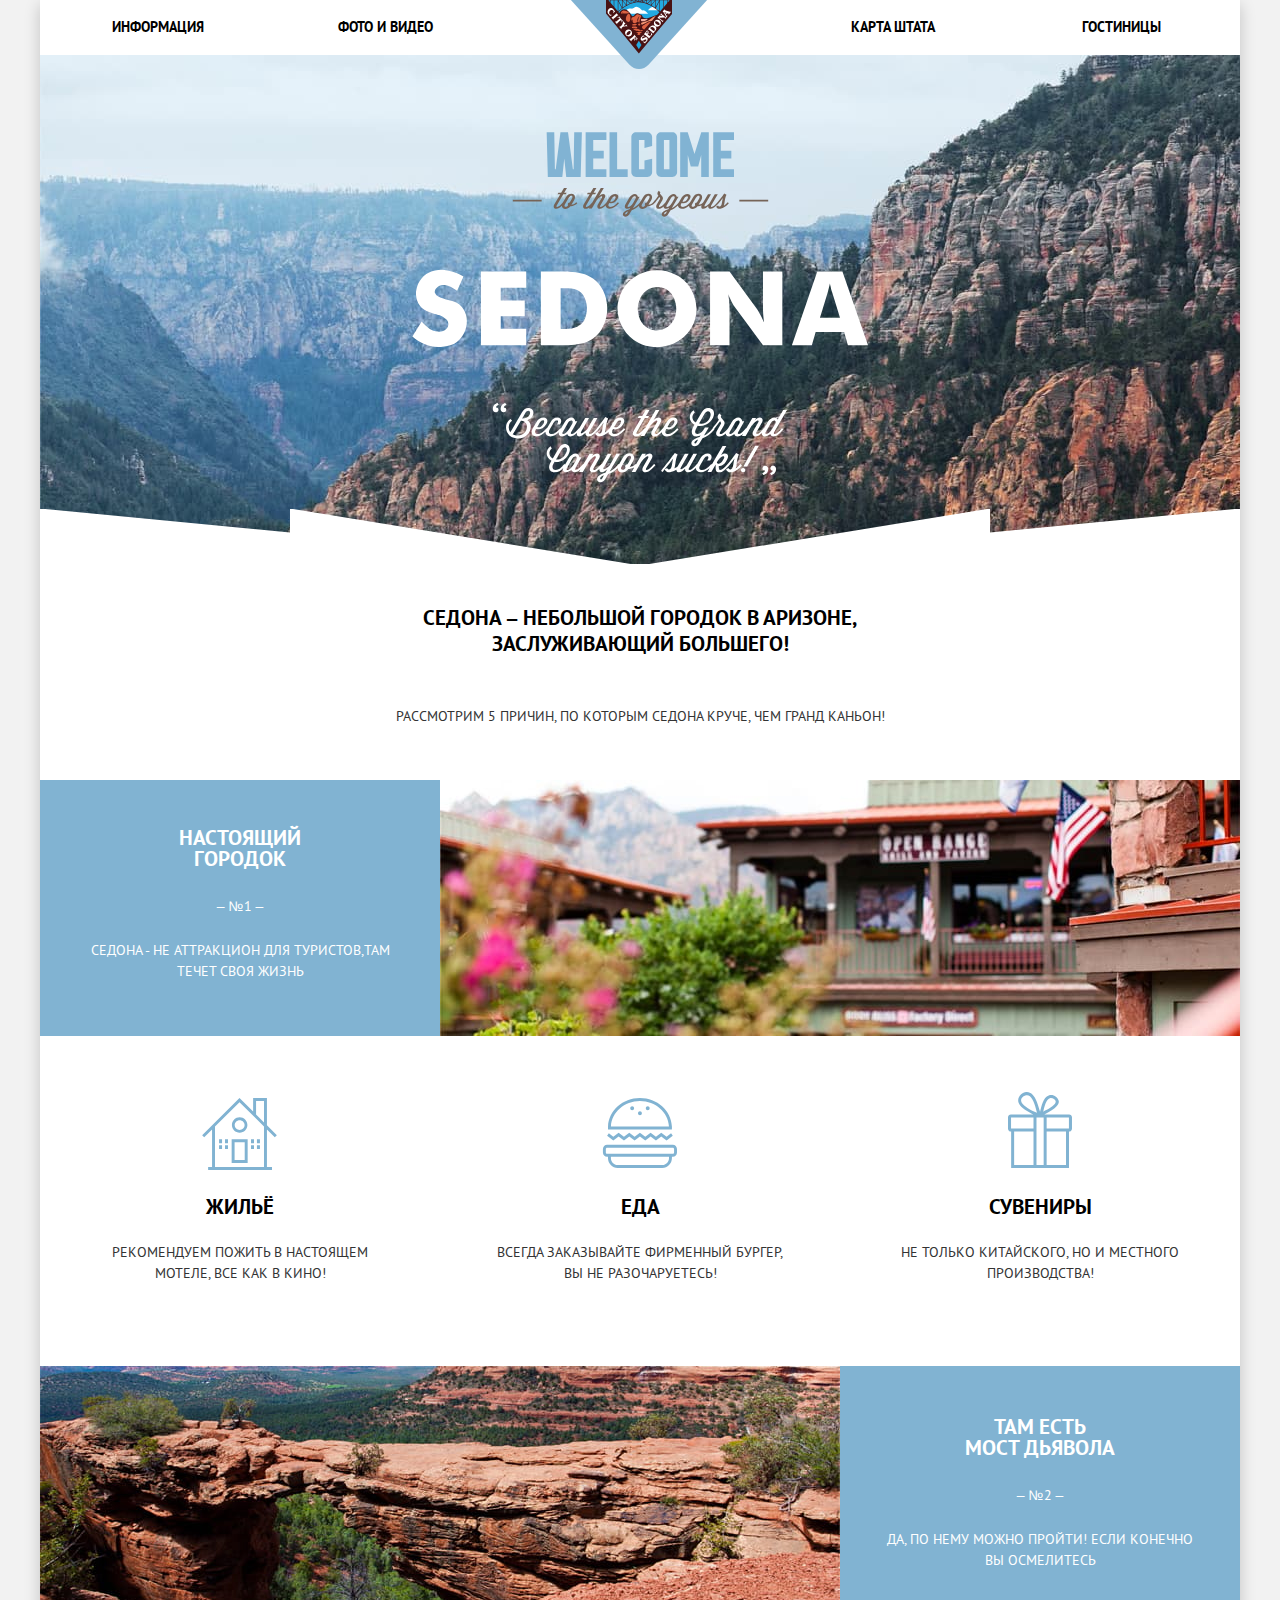
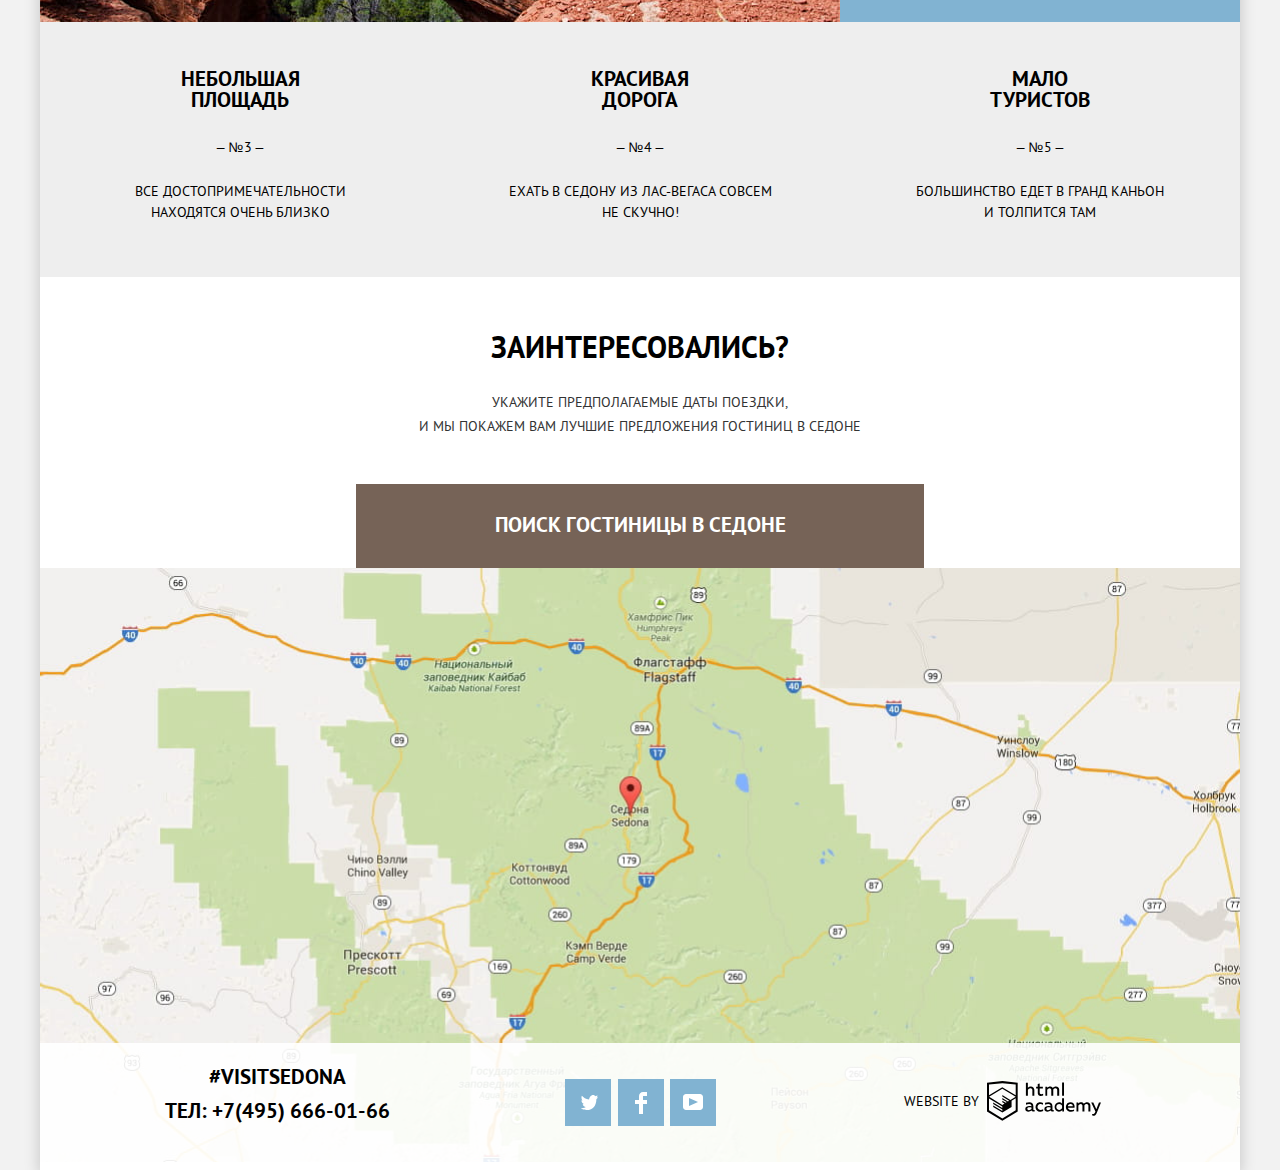
==== commit 0b7cb04d: "Исправляет проект по замечаниям проверки" ====
--- a/index.html
+++ b/index.html
@@ -176,7 +176,7 @@
                   <label class="adults" for="adults">Взрослые:</label>
                   <p>
                     <button class="button-minus" type="button" aria-label="-"></button>
-                    <input type="number" id="adults" name="adults" placeholder="2" required>
+                    <input class="input-number" type="number" id="adults" name="adults" placeholder="2" required>
                     <button class="button-plus" type="button" aria-label="+"></button>
                   </p>
                 </div>
@@ -184,7 +184,7 @@
                   <label class="children" for="children">Дети:</label>
                   <p>
                     <button class="button-minus" type="button" aria-label="-"></button>
-                    <input type="number" id="children" name="children" placeholder="0" required>
+                    <input class="input-number" type="number" id="children" name="children" placeholder="0" required>
                     <button class="button-plus" type="button" aria-label="+"></button>
                   </p>
                 </div>
--- a/css/style_resize.css
+++ b/css/style_resize.css
@@ -1 +1 @@
-@font-face{font-family:"PT Sans";src:local("PT Sans"),url('../fonts/web/ptsans.woff2')format('woff2'),url('../fonts/web/ptsans.woff')format('woff');font-weight:400;font-style:normal}@font-face{font-family:"PT Sans";src:local("PT Sans"),url('../fonts/web/ptsansbold.woff2')format('woff2'),url('../fonts/web/ptsansbold.woff')format('woff');font-weight:700;font-style:normal}:root{--basic-black:#000000;--basic-white:#ffffff;--basic-blue:#81B3D2;--basic-brown:#766357;--basic-gray:#F2F2F2;--alpha-black:rgba(0,0,0,0.3);--alpha-white:rgba(255,255,255,0.3);--alpha-footer:rgba(255,255,255,0.9);--deep-blue:#669EC0;--deep-brown:#604E43;--deep-gray:#EBEBEB;--dark-gray:#A9A9A9;--dark-brown:#333333;--intense-brown:#503E33;--intense-blue:#5496BD;--light-gray:#BDBBBC;--light-gray-index:#EEEEEE;--special-color:#666;--shadow-color:rgba(0,1,1,0.2);--gray-border:#E5E5E5;--toggle-color:#ABABAB;--basic-sorting:#CACACA}body{min-width:1200px;padding:0;font-family:"PT Sans","Arial",sans-serif;line-height:26px;font-size:14px;font-weight:400;text-transform:uppercase;color:var(--basic-black);background-color:var(--basic-gray)}a{text-decoration:none}img{max-width:100%;height:auto}.wrapper{width:1200px;margin:0 auto;background-color:var(--basic-white);box-shadow:0 5px 15px var(--shadow-color)}.wrapper-index{position:relative}.visually-hidden:not(:focus):not(:active),input[type="checkbox"].visually-hidden,input[type="radio"].visually-hidden{position:absolute;width:1px;height:1px;margin:-1px;border:0;padding:0;white-space:nowrap;clip-path:inset(100%);clip:rect(0 0 0 0);overflow:hidden}.main-navigation{font-weight:700;background-color:var(--basic-white)}.site-navigation{padding:0;margin:0;list-style:none}.site-navigation li{margin-top:14px;margin-bottom:15px}.site-navigation li:nth-of-type(4n+5){margin-left:72px;margin-right:134px}.site-navigation li:nth-of-type(4n+6){margin-right:418px}.site-navigation li:nth-of-type(4n+8){margin-left:147px;margin-right:72px}.site-navigation li:nth-of-type(1){margin-left:72px;margin-right:134px}.site-navigation li:nth-of-type(2){margin-right:418px}.site-navigation li:nth-of-type(3){margin-right:147px}.site-navigation li:nth-of-type(4){margin-right:72px}.site-navigation a:not([href]){color:var(--basic-brown)}.site-navigation a{color:var(--basic-black)}.site-navigation a:hover,.site-navigation a:focus{color:var(--basic-blue)}.site-navigation a:active{color:var(--alpha-black)}.about{position:relative;z-index:2}.about-text{margin-top:33px;margin-bottom:46px;text-align:center;font-size:21px;font-weight:700}.features-text{margin:0;margin-bottom:51px;color:var(--dark-brown)}.part1-firstbox{line-height:21px;color:var(--basic-white);background-color:var(--basic-blue)}.part1-firstbox h3{margin-top:47px;margin-bottom:27px;text-align:center;font-size:21px;font-weight:700}.part1-firstbox span{display:block;margin-bottom:23px;text-align:center}.part1-firstbox p{margin:0;margin-bottom:54px;text-align:center}.part1-secondbox{min-height:256px;background-color:var(--basic-blue);background-image:url('../img/image.jpg');background-repeat:no-repeat;background-size:800px 256px}.part2-features-list{padding:0;margin:0;list-style:none;line-height:21px}.part2-list-item h3{margin:0;font-size:21px;font-weight:700}.part2-list-item p{margin:0;color:var(--dark-brown)}.part2-list-item h3{position:relative;margin-top:160px;margin-bottom:25px;text-align:center}.part2-list-item p{margin-bottom:82px;text-align:center}.part2-list-item:nth-of-type(1)h3::before{position:absolute;content:" ";top:-98px;left:162px;width:75px;height:72px;background-image:url('../img/icon-1.svg');background-repeat:no-repeat;background-position:center}.part2-list-item:nth-of-type(2)h3::before{position:absolute;content:" ";top:-98px;left:162px;width:75px;height:70px;background-image:url('../img/icon-3.svg');background-repeat:no-repeat;background-position:center}.part2-list-item:nth-of-type(3)h3::before{position:absolute;content:" ";top:-105px;left:168px;width:64px;height:77px;background-image:url('../img/icon-2.svg');background-repeat:no-repeat;background-position:center}.part3-firstbox{min-height:256px;background-color:var(--basic-blue);background-image:url('../img/image_2.jpg');background-repeat:no-repeat;background-size:800px 256px}.part3-secondbox{line-height:21px;color:var(--basic-white);background-color:var(--basic-blue)}.part3-secondbox h3{margin-top:50px;margin-bottom:27px;text-align:center;font-size:21px;font-weight:700}.part3-secondbox span{display:block;margin-bottom:23px;text-align:center}.part3-secondbox p{margin-bottom:51px;text-align:center}.features-part4{background-color:var(--light-gray-index)}.part4-features-list{padding:0;margin:0;list-style:none;line-height:21px}.part4-list-item h3{margin:0;margin-top:46px;margin-bottom:27px;text-align:center;font-size:21px;font-weight:700}.part4-list-item span{display:block;margin-bottom:23px;text-align:center}.part4-list-item p{margin:0;margin-bottom:54px;text-align:center}.search{position:relative;z-index:1;line-height:24px}.popup-wrapper{background-color:var(--basic-white)}.search h3{margin:0;margin-top:58px;margin-bottom:16.5px;font-size:30px;font-weight:700}.search p{margin-bottom:46.5px;text-align:center;color:var(--dark-brown)}.button-search{width:568px;padding-top:28px;padding-bottom:30px;border:none;font-family:inherit;line-height:26px;font-size:21px;font-weight:700;text-transform:inherit;color:var(--basic-white);background-color:var(--basic-brown)}.button-search:hover,.button-search:focus{background-color:var(--deep-brown)}.button-search:active{color:var(--alpha-white);background-color:var(--intense-brown)}.search-form{position:absolute;top:291px;left:316px;z-index:-1;width:568px;padding:55px;box-sizing:border-box;line-height:inherit;font-size:inherit;font-weight:700;color:var(--basic-black);background-color:var(--basic-white);box-shadow:0 7px 15px var(--shadow-color)}.arrival-date{margin-right:20px}.departure-date{margin-right:16px}.adults{margin-right:39px}.search-form p{position:relative;padding:0;margin:0}.search-form input{padding:0;padding-top:5px;padding-bottom:6px;border:0;background-color:var(--basic-gray)}.search-form input:hover{background-color:var(--deep-gray)}.search-form input:focus{background-color:var(--basic-white);outline:2px solid var(--gray-border)}.search-form .arrival-input,.search-form .departure-input{width:346px;padding-left:12px;margin-bottom:30px;box-sizing:border-box}.arrival-calendar,.departure-calendar{position:absolute;top:7px;right:0;border:none;background-color:transparent}.button-calendar svg{fill:var(--dark-gray)}.button-calendar:hover svg{fill:var(--basic-black)}.button-calendar:active svg{fill:var(--basic-blue)}.search-form-firstbox p{display:inline-flex;width:114px}.search-form-firstbox button{padding:10px;border:0;flex-grow:1}.wrapper-adults,.wrapper-children{display:flex;align-items:center}.wrapper-children p{margin-left:26px}.search-form-firstbox{display:flex;justify-content:space-between;width:100%;margin-bottom:56px}.search-form-firstbox .button-minus,.search-form-firstbox .button-plus{position:relative;cursor:pointer;background-color:var(--basic-gray)}.search-form-firstbox .button-minus::before{position:absolute;content:" ";width:12px;height:3px;background-color:var(--dark-gray)}.search-form-firstbox .button-plus::before{position:absolute;content:" ";top:18px;right:13px;width:12px;height:3px;background-color:var(--dark-gray)}.search-form-firstbox .button-plus::after{position:absolute;content:" ";top:18px;right:13px;width:12px;height:3px;transform:rotate(90deg);background-color:var(--dark-gray)}.search-form-firstbox .button-minus:hover::before,.search-form-firstbox .button-minus:focus::before,.search-form-firstbox .button-plus:hover::before,.search-form-firstbox .button-plus:focus::before,.search-form-firstbox .button-plus:hover::after,.search-form-firstbox .button-plus:focus::after{background-color:var(--basic-black)}.search-form-firstbox .button-minus:active::before,.search-form-firstbox .button-plus:active::before,.search-form-firstbox .button-plus:active::after{background-color:var(--basic-blue)}.search-form-firstbox input{width:54px;text-align:center}.button-to-find{width:458px;padding-top:16px;padding-bottom:16px;border:none;box-sizing:border-box;line-height:inherit;font-size:21px;font-weight:inherit;text-transform:inherit;color:var(--basic-white);background-color:var(--basic-blue);flex-grow:1}.button-to-find:hover,.button-to-find:focus{background-color:var(--deep-blue)}.button-to-find:active{color:var(--alpha-white);background-color:var(--intense-blue)}input[type="number"]{-moz-appearance:textfield;appearance:textfield}input[type="number"]::-webkit-outer-spin-button,input[type="number"]::-webkit-inner-spin-button{-webkit-appearance:none;appearance:none;margin:0}.search-form input[placeholder]{line-height:inherit;font-size:inherit;text-transform:inherit}.search-form input::-moz-placeholder{color:var(--basic-black);opacity:1}.search-form input::-webkit-input-placeholder{color:var(--basic-black);opacity:1}.map{background-image:url('../img/map.jpg');background-size:1200px 594px;background-repeat:no-repeat}.map iframe{border:0}.contacts{min-height:120px;background-color:var(--alpha-footer)}.contacts-text{margin-left:125px;align-self:flex-start;font-size:21px;font-weight:700}.contacts-text span{display:block;padding:0;margin-bottom:8px;text-align:center}.contacts-text a{color:var(--basic-black)}.contacts-text a:hover,.contacts-text a:focus{color:var(--basic-blue)}.contacts-text a:active{color:var(--alpha-black)}.footer-logo-box a:hover,.footer-logo-box a:focus{color:var(--basic-blue)}.footer-logo-box a:active{color:var(--light-gray)}.social{margin:0 auto;margin-bottom:1px}.social-list{display:flex;justify-content:space-between;width:151px;padding:0;margin:0;list-style:none}.social-list-item a{position:relative;padding-top:14.5px;padding-right:23px;padding-bottom:14.5px;padding-left:23px;background-color:var(--basic-blue)}.twitter svg,.youtube svg{position:absolute;top:15px;right:13px}.facebook svg{position:absolute;top:13px;right:17px}.social-list-item a:hover,.social-list-item a:focus{background-color:var(--deep-blue)}.social-list-item a:active{background-color:var(--intense-blue)}.social-list-item a:active svg{opacity:.3}.footer-logo-box{display:flex;align-items:center;margin-top:4px;margin-right:138px;margin-bottom:2px;margin-left:13px}.footer-logo-box p:first-of-type{margin:0;margin-right:8px;margin-bottom:6px}.footer-logo{fill:var(--basic-black)}.footer-logo:hover,.footer-logo:focus{fill:var(--basic-blue)}.footer-logo:active{fill:var(--light-gray)}.contacts-index{position:absolute;bottom:7px;width:100%;min-height:120px}.filter{color:var(--basic-white);background-image:url('../img/background.jpg')}.filter-form{line-height:21px}.filter-form fieldset{padding:0;border:none;margin:0;margin-top:27px;font-size:14px;font-weight:400}.filter-form legend{font-size:16px;font-weight:700}.form-container1 legend{margin-top:-1px;margin-right:2px;margin-bottom:25px;margin-left:-1px}.form-container1 legend:last-child{margin-left:-5px}.form-container1 div{position:relative;margin-bottom:24.5px}div.wifi,div.filter-apartments{margin-bottom:32px}.checkbox + label{position:relative;padding:0;padding-right:35px;cursor:pointer}.checkbox + label::before{position:absolute;content:" ";top:0;left:-41px;width:27px;height:23px;background-image:url(../img/checkbox-off.svg);background-repeat:no-repeat;background-position:center}.checkbox:checked + label::before{left:-39px;background-image:url(../img/checkbox-on.svg);background-repeat:no-repeat;background-position:center}.checkbox:disabled + label::before{background-image:url(../img/checkbox-off-dis.svg);background-repeat:no-repeat;background-position:center}.checkbox:checked:disabled + label::before{background-image:url(../img/checkbox-on-dis.svg);background-repeat:no-repeat;background-position:center}.form-container1 div{padding-left:39px}.form-container2 legend{margin-top:0;margin-bottom:11px}.form-container2-price{position:relative;display:flex;width:314px;border:2px solid var(--basic-white);border-radius:2px}.form-container2-price::before{position:absolute;content:" ";top:5px;left:158px;width:2px;height:22px;background-color:var(--basic-white)}.form-container2-price input{position:relative;width:95px;padding:0;padding-top:7px;padding-bottom:8px;border:none;margin:0;color:var(--basic-white);background-color:transparent}input[name="min-price"]{padding-left:62px;margin-right:5px}input[name="max-price"]{padding-left:52px;padding-right:6px}.form-container2-price input::-moz-placeholder{text-transform:uppercase;color:var(--basic-white);opacity:1}.form-container2-price input::-webkit-input-placeholder{text-transform:uppercase;color:var(--basic-white);opacity:1}.form-container2-range{position:relative;margin-top:20px}.full-range{height:2px;background-color:var(--alpha-white)}.half-range{width:83%;height:2px;background-color:var(--basic-white)}.form-container2-range .toggle{position:absolute;top:-9px;left:0;width:4px;height:4px;border:8px solid var(--basic-white);border-radius:50%;cursor:pointer;background-color:var(--toggle-color);box-shadow:0 1px 1px var(--toggle-color)}.form-container2-range .toggle-max{left:253px}.form-container2-range .toggle:hover{top:-10px;width:5px;height:5px;border:8px solid var(--basic-white);border-radius:50%;background-color:var(--toggle-color);box-shadow:0 2px 1px var(--toggle-color)}.filter-button{width:137px;padding-top:7px;padding-bottom:7px;margin-top:34px;margin-left:85px;border:2px solid var(--basic-white);border-radius:2px;text-align:center;font-family:inherit;text-transform:uppercase;color:var(--basic-white);background-color:transparent}.filter-button:hover,.filter-button:focus{color:var(--basic-black);background-color:var(--basic-white)}.sorting-box{line-height:18px;font-size:12px}.sorting-container{border-bottom:1px solid var(--gray-border)}.sorting-box p:nth-of-type(1){margin-top:29px;margin-left:74px;margin-right:46px;margin-bottom:32px;line-height:26px;font-size:21px;font-weight:700}.sorting-box p:nth-of-type(2){margin-top:16px;margin-right:39px;margin-bottom:24px}.sorting-box button{padding:0;border:none;border-bottom:1px dotted var(--basic-blue);margin-right:28px;margin-bottom:6px;font-family:inherit;text-transform:uppercase;color:var(--alpha-black);background-color:var(--basic-white)}.sorting-box button:hover,.sorting-box button:focus{color:var(--basic-blue)}.sorting-box button:active{border:none;color:var(--basic-black)}.sorting-box button.current{border:none;color:var(--basic-blue)}.sorting-box button.current:active{color:var(--basic-black)}.sorting-buttons button{padding:0;border:none;background-color:transparent}.sorting-buttons{margin-top:32px;margin-right:73px}.sorting-buttons .sorting-button-up{margin-right:7px}.sorting-buttons svg{fill:var(--basic-sorting)}.sorting-button-up:hover svg,.sorting-button-up:focus svg,.sorting-button-down:hover svg,.sorting-button-down:focus svg{fill:var(--basic-black)}.sorting-button-up:active svg,.sorting-button-down:active svg{fill:var(--basic-blue)}.sorting-buttons svg.current{fill:var(--basic-blue)}.hotels-list{padding:0;margin:0;list-style:none}.hotels-list-item{border-bottom:1px solid var(--gray-border)}.hotels-container{margin-top:21px;margin-bottom:22px}.hotels-container-img{flex-shrink:0;margin-top:10px;margin-right:29px;margin-left:73px}.hotels-list-item h3{margin:0;margin-bottom:10px;font-size:21px;font-weight:700}.hotels-list-item p{margin:0;margin-bottom:15px;line-height:21px;color:var(--dark-brown)}.hotels-list-item a{color:var(--basic-black)}.hotels-list-item a:hover,.hotels-list-item a:focus{color:var(--basic-blue)}.hotels-list-item a:active{color:var(--alpha-black)}.hotels-container-firstbox,.hotels-container-secondbox{display:inline-block;vertical-align:bottom}.hotels-list-item span{position:relative;align-self:flex-end;flex-shrink:0;padding-top:3px;padding-left:15px;padding-bottom:3px;padding-right:12px;margin-bottom:30px;margin-right:73px;line-height:21px;color:var(--special-color);background-color:var(--basic-gray)}.hotels-list-item span:before{position:absolute;content:" ";top:-65px;right:0;width:90px;height:17px;background-image:url('../img/star_group4.svg');background-repeat:no-repeat}.hotels-list-item:nth-of-type(2)span:before{background-image:url('../img/star_group3.svg');background-repeat:no-repeat;background-position:right}.hotels-list-item:nth-of-type(3)span:before{background-image:url('../img/star_group2.svg');background-repeat:no-repeat;background-position:right}.hotels a.details{padding:0 17px;padding-top:4px;padding-bottom:4px;line-height:21px;font-weight:700;color:var(--basic-white);background-color:var(--basic-blue)}.hotels a.details:hover,.hotels a.details:focus{background-color:var(--deep-blue)}.hotels a.details:active{color:var(--alpha-white);background-color:var(--intense-blue)}.hotels a.reservation{padding:0 17px;padding-top:4px;padding-bottom:4px;line-height:21px;font-weight:700;color:var(--basic-white);background-color:var(--basic-brown)}.hotels a.reservation:hover,.hotels a.reservation:focus{background-color:var(--deep-brown)}.hotels a.reservation:active{color:var(--alpha-white);background-color:var(--intense-brown)}.page{height:100%}.page-body{min-height:100%}.wrapper{display:grid;grid-template-rows:min-content 1fr min-content;align-content:start}.site-navigation{display:flex;flex-direction:row;flex-wrap:wrap}.main-navigation{position:relative}.main-logo{position:absolute;top:-1px;left:530px;z-index:2}.intro{position:relative}.intro-logo{position:absolute;top:77px;left:372px}.intro:after{position:absolute;content:" ";left:0;width:100%;height:58px;bottom:5px;background-image:url('../img/intro-mask.svg');background-repeat:no-repeat;background-position:center center}.about-container{display:flex;flex-direction:column;align-items:center;justify-content:center}.part1,.part3{display:flex}.part2-features-list,.part4-features-list{display:flex}.part1 .part1-firstbox{flex-basis:400px}.part1 .part1-secondbox{flex-basis:800px}.part2-features-list li{flex-basis:400px}.part3-firstbox{flex-basis:800px}.part3-secondbox{flex-basis:400px}.part4-features-list li{flex-basis:400px}.features-container{display:grid;grid-template-rows:minmax(256px)minmax(330px)minmax(256px)minmax(256px);grid-template-columns:1fr 1fr 1fr}.part1,.part2,.part3,.part4{grid-column:1 / -1}.popup-wrapper{display:flex;flex-direction:column;align-items:center}.search-form{display:flex;flex-wrap:wrap}.contacts{display:flex;align-items:center}.hotels-list{display:flex;flex-direction:column}.hotels-list-item{display:flex;justify-content:space-between}.hotels-container{display:flex;align-items:flex-start}.filter-form{display:flex;justify-content:space-between}.form-container1{display:flex;justify-content:space-between;margin-left:73px;flex-shrink:0}.form-container1 fieldset:nth-of-type(1){margin-right:113px}.form-container2 fieldset{display:flex;flex-direction:column}.form-container2{margin-right:73px}.sorting-box{display:flex;justify-content:start;align-items:center}.sorting-container{display:flex;justify-content:space-between}.popup-show{animation:show 1.5s;display:block}.popup-close{animation:close 1.5s;transform:translateY(-100%);display:none}@keyframes show{0%{transform:translateY(-100%)}100%{transform:translateY(0)}}@keyframes close{0%{transform:translateY(0)}100%{transform:translateY(-100%)}}+@font-face{font-family:"PT Sans";src:local("PT Sans"),url('../fonts/web/ptsans.woff2')format('woff2'),url('../fonts/web/ptsans.woff')format('woff');font-weight:400;font-style:normal}@font-face{font-family:"PT Sans";src:local("PT Sans"),url('../fonts/web/ptsansbold.woff2')format('woff2'),url('../fonts/web/ptsansbold.woff')format('woff');font-weight:700;font-style:normal}:root{--basic-black:#000000;--basic-white:#ffffff;--basic-blue:#81B3D2;--basic-brown:#766357;--basic-gray:#F2F2F2;--alpha-black:rgba(0,0,0,0.3);--alpha-white:rgba(255,255,255,0.3);--alpha-footer:rgba(255,255,255,0.9);--deep-blue:#669EC0;--deep-brown:#604E43;--deep-gray:#EBEBEB;--dark-gray:#A9A9A9;--dark-brown:#333333;--intense-brown:#503E33;--intense-blue:#5496BD;--light-gray:#BDBBBC;--light-gray-index:#EEEEEE;--special-color:#666;--shadow-color:rgba(0,1,1,0.2);--gray-border:#E5E5E5;--toggle-color:#ABABAB;--basic-sorting:#CACACA}body{min-width:1200px;padding:0;font-family:"PT Sans","Arial",sans-serif;line-height:26px;font-size:14px;font-weight:400;text-transform:uppercase;color:var(--basic-black);background-color:var(--basic-gray)}a{text-decoration:none}img{max-width:100%;height:auto}.wrapper{width:1200px;margin:0 auto;background-color:var(--basic-white);box-shadow:0 5px 15px var(--shadow-color)}.wrapper-index{position:relative}.visually-hidden:not(:focus):not(:active),input[type="checkbox"].visually-hidden,input[type="radio"].visually-hidden{position:absolute;width:1px;height:1px;margin:-1px;border:0;padding:0;white-space:nowrap;clip-path:inset(100%);clip:rect(0 0 0 0);overflow:hidden}.main-navigation{font-weight:700;background-color:var(--basic-white)}.site-navigation{padding:0;margin:0;list-style:none}.site-navigation li{margin-top:14px;margin-bottom:15px}.site-navigation li:nth-of-type(4n+5){margin-left:72px;margin-right:134px}.site-navigation li:nth-of-type(4n+6){margin-right:418px}.site-navigation li:nth-of-type(4n+8){margin-left:147px;margin-right:72px}.site-navigation li:nth-of-type(1){margin-left:72px;margin-right:134px}.site-navigation li:nth-of-type(2){margin-right:418px}.site-navigation li:nth-of-type(3){margin-right:147px}.site-navigation li:nth-of-type(4){margin-right:72px}.site-navigation a:not([href]){color:var(--basic-brown)}.site-navigation a{color:var(--basic-black)}.site-navigation a:hover,.site-navigation a:focus{color:var(--basic-blue)}.site-navigation a:active{color:var(--alpha-black)}.about{position:relative;z-index:2}.about-text{margin-top:33px;margin-bottom:46px;text-align:center;font-size:21px;font-weight:700}.features-text{margin:0;margin-bottom:51px;color:var(--dark-brown)}.part1-firstbox{line-height:21px;color:var(--basic-white);background-color:var(--basic-blue)}.part1-firstbox h3{margin-top:47px;margin-bottom:27px;text-align:center;font-size:21px;font-weight:700}.part1-firstbox span{display:block;margin-bottom:23px;text-align:center}.part1-firstbox p{margin:0;margin-bottom:54px;text-align:center}.part1-secondbox{min-height:256px;background-color:var(--basic-blue);background-image:url('../img/image.jpg');background-repeat:no-repeat;background-size:800px 256px}.part2-features-list{padding:0;margin:0;list-style:none;line-height:21px}.part2-list-item h3{margin:0;font-size:21px;font-weight:700}.part2-list-item p{margin:0;color:var(--dark-brown)}.part2-list-item h3{position:relative;margin-top:160px;margin-bottom:25px;text-align:center}.part2-list-item p{margin-bottom:82px;text-align:center}.part2-list-item:nth-of-type(1) h3::before{position:absolute;content:" ";top:-98px;left:162px;width:75px;height:72px;background-image:url('../img/icon-1.svg');background-repeat:no-repeat;background-position:center;}.part2-list-item:nth-of-type(2) h3::before{position:absolute;content:" ";top:-98px;left:162px;width:75px;height:70px;background-image:url('../img/icon-3.svg');background-repeat:no-repeat;background-position:center;}.part2-list-item:nth-of-type(3) h3::before{position:absolute;content:" ";top:-105px;left:168px;width:64px;height:77px;background-image:url('../img/icon-2.svg');background-repeat:no-repeat;background-position:center;}.part3-firstbox{min-height:256px;background-color:var(--basic-blue);background-image:url('../img/image_2.jpg');background-repeat:no-repeat;background-size:800px 256px}.part3-secondbox{line-height:21px;color:var(--basic-white);background-color:var(--basic-blue)}.part3-secondbox h3{margin-top:50px;margin-bottom:27px;text-align:center;font-size:21px;font-weight:700}.part3-secondbox span{display:block;margin-bottom:23px;text-align:center}.part3-secondbox p{margin-bottom:51px;text-align:center}.features-part4{background-color:var(--light-gray-index)}.part4-features-list{padding:0;margin:0;list-style:none;line-height:21px}.part4-list-item h3{margin:0;margin-top:46px;margin-bottom:27px;text-align:center;font-size:21px;font-weight:700}.part4-list-item span{display:block;margin-bottom:23px;text-align:center}.part4-list-item p{margin:0;margin-bottom:54px;text-align:center}.search{position:relative;z-index:1;line-height:24px}.popup-wrapper{background-color:var(--basic-white)}.search h3{margin:0;margin-top:58px;margin-bottom:16.5px;font-size:30px;font-weight:700}.search p{margin-bottom:46.5px;text-align:center;color:var(--dark-brown)}.button-search{width:568px;padding-top:28px;padding-bottom:30px;border:none;font-family:inherit;line-height:26px;font-size:21px;font-weight:700;text-transform:inherit;color:var(--basic-white);background-color:var(--basic-brown)}.button-search:hover,.button-search:focus{background-color:var(--deep-brown)}.button-search:active{color:var(--alpha-white);background-color:var(--intense-brown)}.search-form{position:absolute;top:291px;left:316px;z-index:-1;width:568px;padding:55px;box-sizing:border-box;line-height:inherit;font-size:inherit;font-weight:700;color:var(--basic-black);background-color:var(--basic-white);box-shadow:0 7px 15px var(--shadow-color)}.arrival-date{margin-right:20px}.departure-date{margin-right:16px}.adults{margin-right:39px}.search-form p{position:relative;padding:0;margin:0}.search-form input{padding:0;padding-top:5px;padding-bottom:6px;border:0;background-color:var(--basic-gray)}.search-form input:hover{background-color:var(--deep-gray)}.search-form input:focus{background-color:var(--basic-white);outline:2px solid var(--gray-border)}.search-form .arrival-input,.search-form .departure-input{width:346px;padding-left:12px;margin-bottom:30px;box-sizing:border-box}.arrival-calendar,.departure-calendar{position:absolute;top:7px;right:0;border:none;background-color:transparent}.button-calendar svg{fill:var(--dark-gray)}.button-calendar:hover svg{fill:var(--basic-black)}.button-calendar:active svg{fill:var(--basic-blue)}.search-form-firstbox p{display:inline-flex;width:114px}.search-form-firstbox button{padding:10px;border:0;flex-grow:1}.wrapper-adults,.wrapper-children{display:flex;align-items:center}.wrapper-children p{margin-left:26px}.search-form-firstbox{display:flex;justify-content:space-between;width:100%;margin-bottom:56px}.search-form-firstbox .button-minus,.search-form-firstbox .button-plus{position:relative;cursor:pointer;background-color:var(--basic-gray)}.search-form-firstbox .button-minus::before{position:absolute;content:" ";width:12px;height:3px;background-color:var(--dark-gray)}.search-form-firstbox .button-plus::before{position:absolute;content:" ";top:18px;right:13px;width:12px;height:3px;background-color:var(--dark-gray)}.search-form-firstbox .button-plus::after{position:absolute;content:" ";top:18px;right:13px;width:12px;height:3px;transform:rotate(90deg);background-color:var(--dark-gray)}.search-form-firstbox .button-minus:hover::before,.search-form-firstbox .button-minus:focus::before,.search-form-firstbox .button-plus:hover::before,.search-form-firstbox .button-plus:focus::before,.search-form-firstbox .button-plus:hover::after,.search-form-firstbox .button-plus:focus::after{background-color:var(--basic-black)}.search-form-firstbox .button-minus:active::before,.search-form-firstbox .button-plus:active::before,.search-form-firstbox .button-plus:active::after{background-color:var(--basic-blue)}.search-form-firstbox input{width:54px;text-align:center}.button-to-find{width:458px;padding-top:16px;padding-bottom:16px;border:none;box-sizing:border-box;line-height:inherit;font-size:21px;font-weight:inherit;text-transform:inherit;color:var(--basic-white);background-color:var(--basic-blue);flex-grow:1}.button-to-find:hover,.button-to-find:focus{background-color:var(--deep-blue)}.button-to-find:active{color:var(--alpha-white);background-color:var(--intense-blue)}.input-number{-moz-appearance:textfield;appearance:textfield}.input-number::-webkit-outer-spin-button,.input-number::-webkit-inner-spin-button{-webkit-appearance:none;appearance:none;margin:0}.search-form input[placeholder]{line-height:inherit;font-size:inherit;text-transform:inherit}.search-form input::-moz-placeholder{color:var(--basic-black);opacity:1}.search-form input::-webkit-input-placeholder{color:var(--basic-black);opacity:1}.map{background-image:url('../img/map.jpg');background-size:1200px 594px;background-repeat:no-repeat}.map iframe{border:0}.contacts{min-height:120px;background-color:var(--alpha-footer)}.contacts-text{margin-left:125px;align-self:flex-start;font-size:21px;font-weight:700}.contacts-text span{display:block;padding:0;margin-bottom:8px;text-align:center}.contacts-text a{color:var(--basic-black)}.contacts-text a:hover,.contacts-text a:focus{color:var(--basic-blue)}.contacts-text a:active{color:var(--alpha-black)}.footer-logo-box a:hover,.footer-logo-box a:focus{color:var(--basic-blue)}.footer-logo-box a:active{color:var(--light-gray)}.social{margin:0 auto;margin-bottom:1px}.social-list{display:flex;justify-content:space-between;width:151px;padding:0;margin:0;list-style:none}.social-list-item a{position:relative;padding-top:14.5px;padding-right:23px;padding-bottom:14.5px;padding-left:23px;background-color:var(--basic-blue)}.twitter svg,.youtube svg{position:absolute;top:15px;right:13px}.facebook svg{position:absolute;top:13px;right:17px}.social-list-item a:hover,.social-list-item a:focus{background-color:var(--deep-blue)}.social-list-item a:active{background-color:var(--intense-blue)}.social-list-item a:active svg{opacity:.3}.footer-logo-box{display:flex;align-items:center;margin-top:4px;margin-right:138px;margin-bottom:2px;margin-left:13px}.footer-logo-box p:first-of-type{margin:0;margin-right:8px;margin-bottom:6px}.footer-logo{fill:var(--basic-black)}.footer-logo:hover,.footer-logo:focus{fill:var(--basic-blue)}.footer-logo:active{fill:var(--light-gray)}.contacts-index{position:absolute;bottom:7px;width:100%;min-height:120px}.filter{color:var(--basic-white);background-image:url('../img/background.jpg')}.filter-form{line-height:21px}.filter-form fieldset{padding:0;border:none;margin:0;margin-top:27px;font-size:14px;font-weight:400}.filter-form legend{font-size:16px;font-weight:700}.form-container1 legend{margin-top:-1px;margin-right:2px;margin-bottom:25px;margin-left:-1px}.form-container1 legend:last-child{margin-left:-5px}.form-container1 div{position:relative;margin-bottom:24.5px}div.wifi,div.filter-apartments{margin-bottom:32px}.checkbox + label{position:relative;padding:0;padding-right:35px;cursor:pointer}.checkbox + label::before{position:absolute;content:" ";top:0;left:-41px;width:27px;height:23px;background-image:url(../img/checkbox-off.svg);background-repeat:no-repeat;background-position:center}.checkbox:checked + label::before{left:-39px;background-image:url(../img/checkbox-on.svg);background-repeat:no-repeat;background-position:center}.checkbox:disabled + label::before{background-image:url(../img/checkbox-off-dis.svg);background-repeat:no-repeat;background-position:center}.checkbox:checked:disabled + label::before{background-image:url(../img/checkbox-on-dis.svg);background-repeat:no-repeat;background-position:center}.form-container1 div{padding-left:39px}.form-container2 legend{margin-top:0;margin-bottom:11px}.form-container2-price{position:relative;display:flex;width:314px;border:2px solid var(--basic-white);border-radius:2px}.form-container2-price::before{position:absolute;content:" ";top:5px;left:158px;width:2px;height:22px;background-color:var(--basic-white)}.form-container2-price input{position:relative;width:95px;padding:0;padding-top:7px;padding-bottom:8px;border:none;margin:0;color:var(--basic-white);background-color:transparent}input[name="min-price"]{padding-left:62px;margin-right:5px}input[name="max-price"]{padding-left:52px;padding-right:6px}.form-container2-price input::-moz-placeholder{text-transform:uppercase;color:var(--basic-white);opacity:1}.form-container2-price input::-webkit-input-placeholder{text-transform:uppercase;color:var(--basic-white);opacity:1}.form-container2-range{position:relative;margin-top:20px}.full-range{height:2px;background-color:var(--alpha-white)}.half-range{width:83%;height:2px;background-color:var(--basic-white)}.form-container2-range .toggle{position:absolute;top:-9px;left:0;width:4px;height:4px;border:8px solid var(--basic-white);border-radius:50%;cursor:pointer;background-color:var(--toggle-color);box-shadow:0 1px 1px var(--toggle-color)}.form-container2-range .toggle-max{left:253px}.form-container2-range .toggle:hover{top:-10px;width:5px;height:5px;border:8px solid var(--basic-white);border-radius:50%;background-color:var(--toggle-color);box-shadow:0 2px 1px var(--toggle-color)}.filter-button{width:137px;padding-top:7px;padding-bottom:7px;margin-top:34px;margin-left:85px;border:2px solid var(--basic-white);border-radius:2px;text-align:center;font-family:inherit;text-transform:uppercase;color:var(--basic-white);background-color:transparent}.filter-button:hover,.filter-button:focus{color:var(--basic-black);background-color:var(--basic-white)}.sorting-box{line-height:18px;font-size:12px}.sorting-container{border-bottom:1px solid var(--gray-border)}.sorting-box p:nth-of-type(1){margin-top:29px;margin-left:74px;margin-right:46px;margin-bottom:32px;line-height:26px;font-size:21px;font-weight:700}.sorting-box p:nth-of-type(2){margin-top:16px;margin-right:39px;margin-bottom:24px}.sorting-box button{padding:0;border:none;border-bottom:1px dotted var(--basic-blue);margin-right:28px;margin-bottom:6px;font-family:inherit;text-transform:uppercase;color:var(--alpha-black);background-color:var(--basic-white)}.sorting-box button:hover,.sorting-box button:focus{color:var(--basic-blue)}.sorting-box button:active{border:none;color:var(--basic-black)}.sorting-box button.current{border:none;color:var(--basic-blue)}.sorting-box button.current:active{color:var(--basic-black)}.sorting-buttons button{padding:0;border:none;background-color:transparent}.sorting-buttons{margin-top:32px;margin-right:73px}.sorting-buttons .sorting-button-up{margin-right:7px}.sorting-buttons svg{fill:var(--basic-sorting)}.sorting-button-up:hover svg,.sorting-button-up:focus svg,.sorting-button-down:hover svg,.sorting-button-down:focus svg{fill:var(--basic-black)}.sorting-button-up:active svg,.sorting-button-down:active svg{fill:var(--basic-blue)}.sorting-buttons svg.current{fill:var(--basic-blue)}.hotels-list{padding:0;margin:0;list-style:none}.hotels-list-item{border-bottom:1px solid var(--gray-border)}.hotels-container{margin-top:21px;margin-bottom:22px}.hotels-container-img{flex-shrink:0;margin-top:10px;margin-right:29px;margin-left:73px}.hotels-list-item h3{margin:0;margin-bottom:10px;font-size:21px;font-weight:700}.hotels-list-item p{margin:0;margin-bottom:15px;line-height:21px;color:var(--dark-brown)}.hotels-list-item a{color:var(--basic-black)}.hotels-list-item a:hover,.hotels-list-item a:focus{color:var(--basic-blue)}.hotels-list-item a:active{color:var(--alpha-black)}.hotels-container-firstbox,.hotels-container-secondbox{display:inline-block;vertical-align:bottom}.hotels-list-item span{position:relative;align-self:flex-end;flex-shrink:0;padding-top:3px;padding-left:15px;padding-bottom:3px;padding-right:12px;margin-bottom:30px;margin-right:73px;line-height:21px;color:var(--special-color);background-color:var(--basic-gray)}.hotels-list-item span:before{position:absolute;content:" ";top:-65px;right:0;width:90px;height:17px;background-image:url('../img/star_group4.svg');background-repeat:no-repeat;}.hotels-list-item:nth-of-type(2) span:before{background-image:url('../img/star_group3.svg');background-repeat:no-repeat;background-position:right;}.hotels-list-item:nth-of-type(3) span:before{background-image:url('../img/star_group2.svg');background-repeat:no-repeat;background-position:right;}.hotels a.details{padding:0 17px;padding-top:4px;padding-bottom:4px;line-height:21px;font-weight:700;color:var(--basic-white);background-color:var(--basic-blue)}.hotels a.details:hover,.hotels a.details:focus{background-color:var(--deep-blue)}.hotels a.details:active{color:var(--alpha-white);background-color:var(--intense-blue)}.hotels a.reservation{padding:0 17px;padding-top:4px;padding-bottom:4px;line-height:21px;font-weight:700;color:var(--basic-white);background-color:var(--basic-brown)}.hotels a.reservation:hover,.hotels a.reservation:focus{background-color:var(--deep-brown)}.hotels a.reservation:active{color:var(--alpha-white);background-color:var(--intense-brown)}.page{height:100%}.page-body{min-height:100%}.wrapper{display:grid;grid-template-rows:min-content 1fr min-content;align-content:start}.site-navigation{display:flex;flex-direction:row;flex-wrap:wrap}.main-navigation{position:relative}.main-logo{position:absolute;top:-1px;left:530px;z-index:2}.intro{position:relative}.intro-logo{position:absolute;top:77px;left:372px}.intro:after{position:absolute;content:" ";left:0;width:100%;height:58px;bottom:5px;background-image:url('../img/intro-mask.svg');background-repeat:no-repeat;background-position:center center}.about-container{display:flex;flex-direction:column;align-items:center;justify-content:center}.part1,.part3{display:flex}.part2-features-list,.part4-features-list{display:flex}.part1 .part1-firstbox{flex-basis:400px}.part1 .part1-secondbox{flex-basis:800px}.part2-features-list li{flex-basis:400px}.part3-firstbox{flex-basis:800px}.part3-secondbox{flex-basis:400px}.part4-features-list li{flex-basis:400px}.features-container{display:grid;grid-template-rows:minmax(256px)minmax(330px)minmax(256px)minmax(256px);grid-template-columns:1fr 1fr 1fr}.part1,.part2,.part3,.part4{grid-column:1 / -1}.popup-wrapper{display:flex;flex-direction:column;align-items:center}.search-form{display:flex;flex-wrap:wrap}.contacts{display:flex;align-items:center}.hotels-list{display:flex;flex-direction:column}.hotels-list-item{display:flex;justify-content:space-between}.hotels-container{display:flex;align-items:flex-start}.filter-form{display:flex;justify-content:space-between}.form-container1{display:flex;justify-content:space-between;margin-left:73px;flex-shrink:0}.form-container1 fieldset:nth-of-type(1){margin-right:113px}.form-container2 fieldset{display:flex;flex-direction:column}.form-container2{margin-right:73px}.sorting-box{display:flex;justify-content:start;align-items:center}.sorting-container{display:flex;justify-content:space-between}.popup-show{animation:show 1.5s;display:block}.popup-close{animation:close 1.5s;transform:translateY(-100%);display:none}@keyframes show{0%{transform:translateY(-100%)}100%{transform:translateY(0)}}@keyframes close{0%{transform:translateY(0)}100%{transform:translateY(-100%)}}